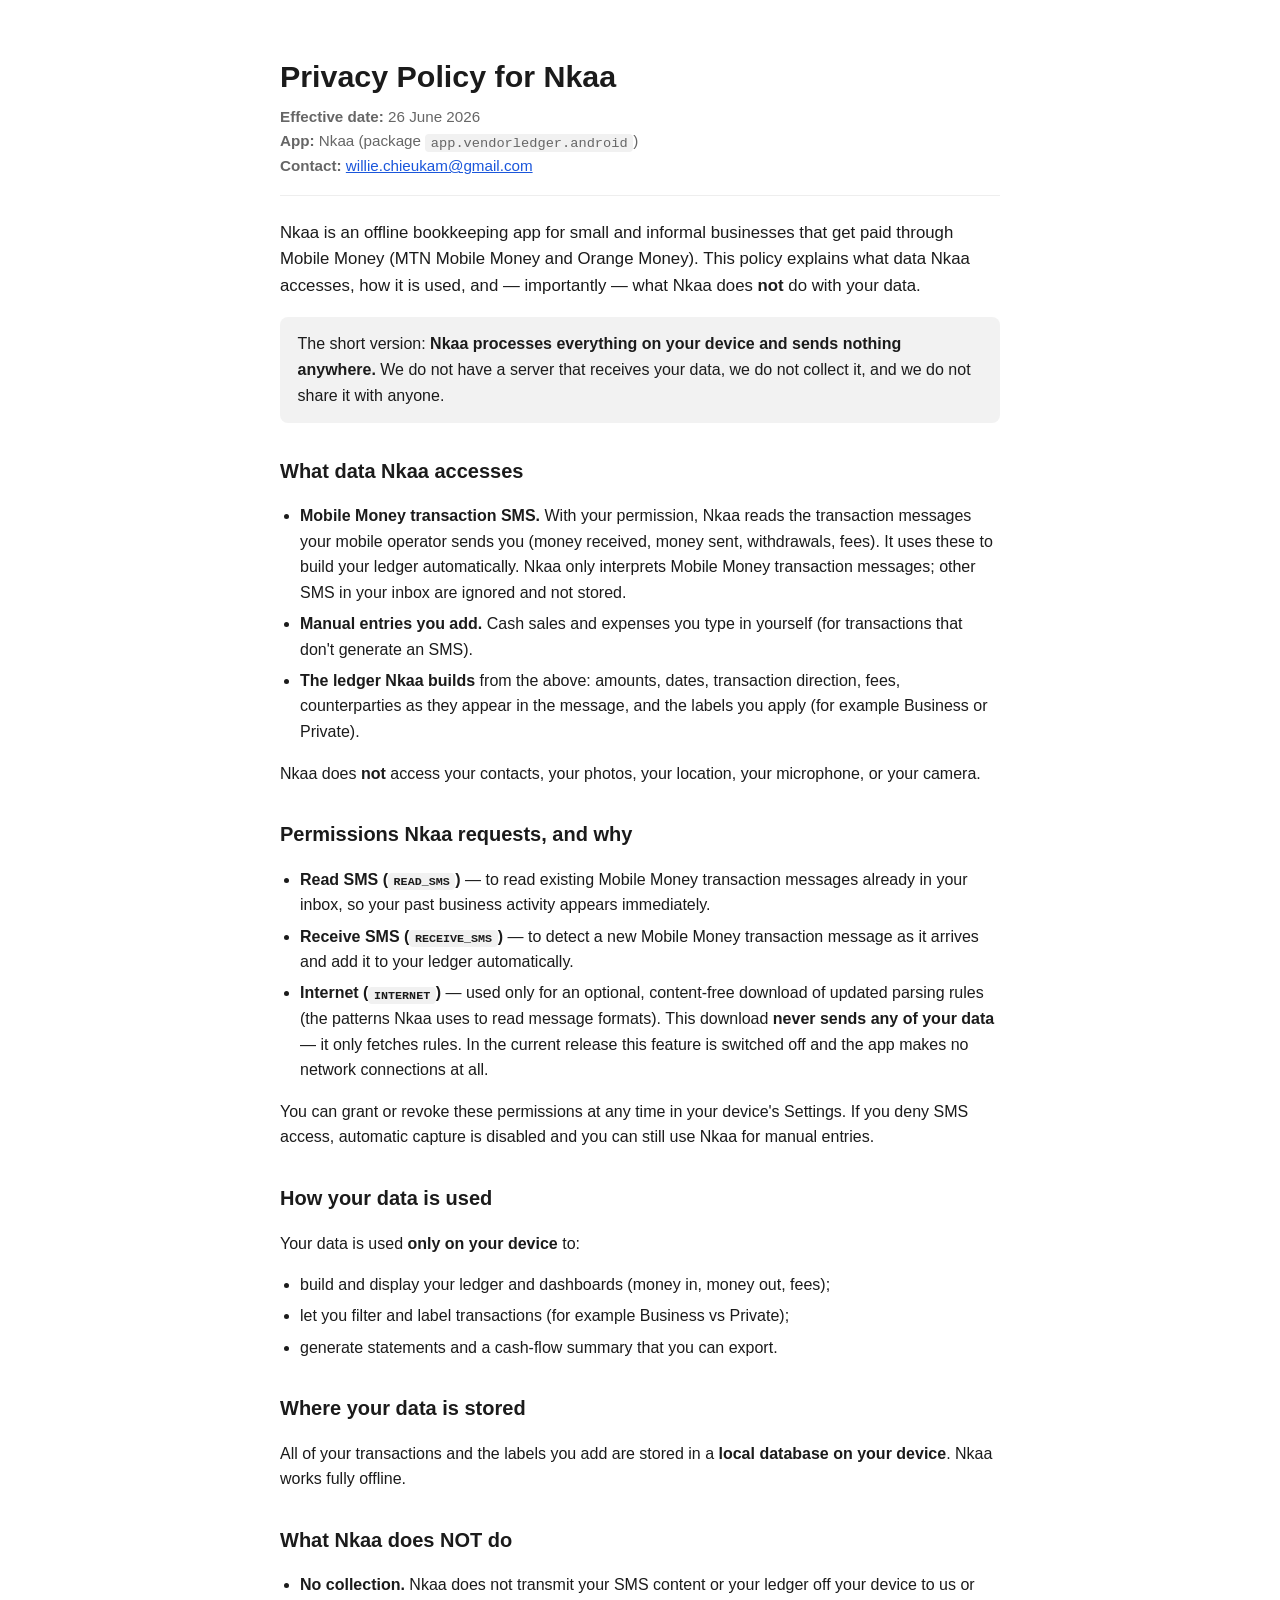
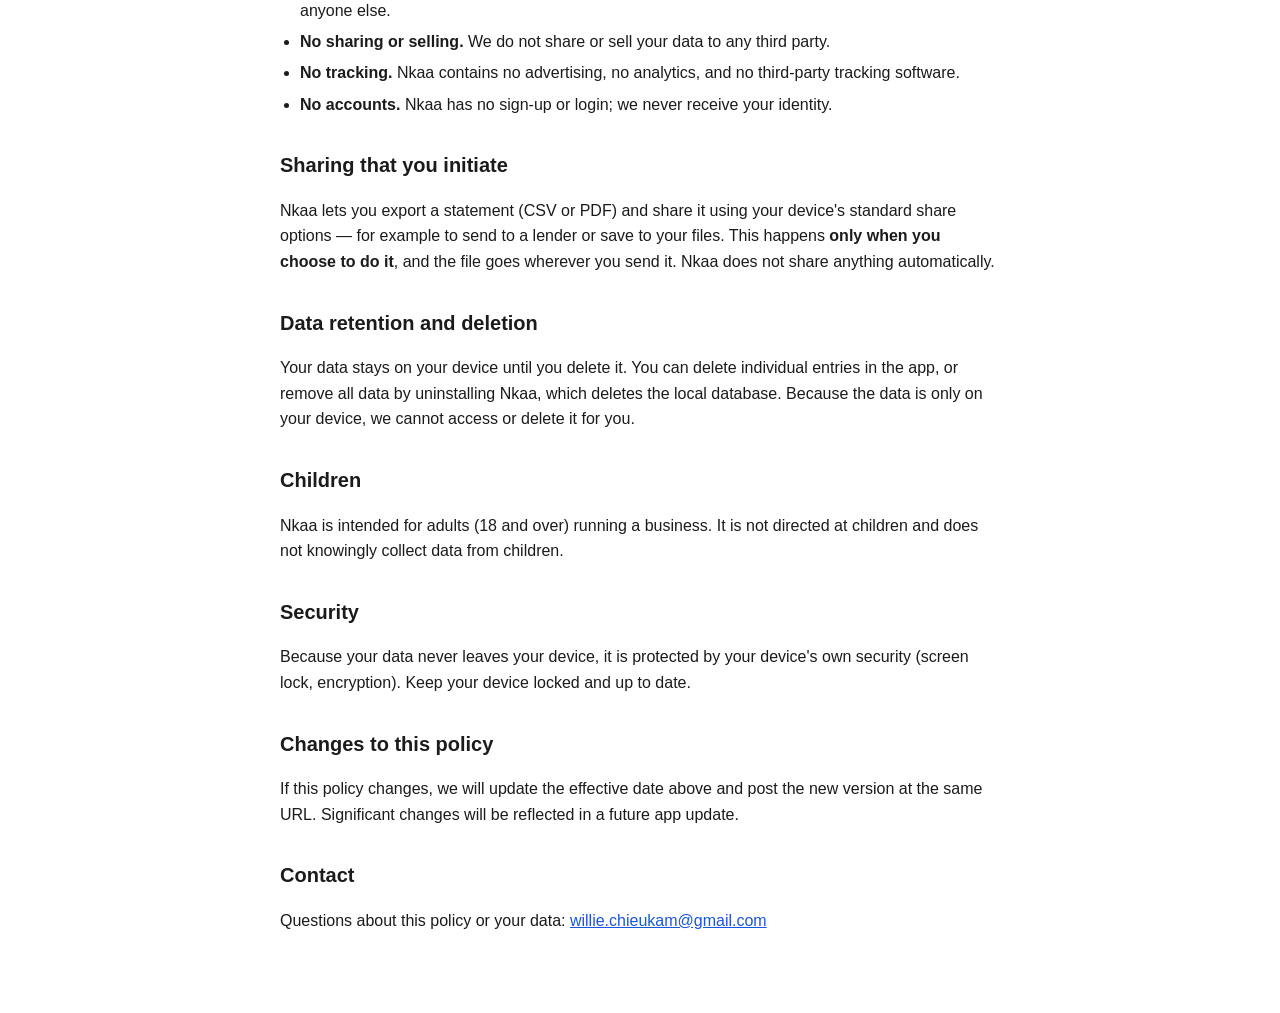
==== index.html @ ad6d9411 "Add Nkaa privacy policy page for Play Store" ====
<!DOCTYPE html>
<html lang="en">
<head>
<meta charset="utf-8">
<meta name="viewport" content="width=device-width, initial-scale=1">
<title>Privacy Policy — Nkaa</title>
<meta name="description" content="Privacy policy for Nkaa, an offline Mobile Money bookkeeping app. Nkaa processes everything on your device and sends nothing anywhere.">
<style>
  :root { color-scheme: light dark; }
  body {
    font-family: -apple-system, BlinkMacSystemFont, "Segoe UI", Roboto, Helvetica, Arial, sans-serif;
    line-height: 1.6;
    max-width: 720px;
    margin: 0 auto;
    padding: 2rem 1.25rem 4rem;
    color: #1b1b1b;
    background: #ffffff;
  }
  @media (prefers-color-scheme: dark) {
    body { color: #e6e6e6; background: #121212; }
    a { color: #8ab4f8; }
    .meta, hr { border-color: #333; }
    code { background: #2a2a2a; }
  }
  h1 { font-size: 1.9rem; margin-bottom: .25rem; }
  h2 { font-size: 1.25rem; margin-top: 2rem; }
  .meta { color: #666; font-size: .95rem; border-bottom: 1px solid #eee; padding-bottom: 1rem; margin-bottom: 1.5rem; }
  .lead { font-size: 1.05rem; }
  .callout { background: rgba(127,127,127,.1); border-radius: 8px; padding: .9rem 1.1rem; }
  code { background: #f1f1f1; padding: .1rem .35rem; border-radius: 4px; font-size: .9em; }
  ul { padding-left: 1.25rem; }
  li { margin: .35rem 0; }
  a { color: #1a56db; }
</style>
</head>
<body>

<h1>Privacy Policy for Nkaa</h1>
<div class="meta">
  <strong>Effective date:</strong> 26 June 2026<br>
  <strong>App:</strong> Nkaa (package <code>app.vendorledger.android</code>)<br>
  <strong>Contact:</strong> <a href="mailto:willie.chieukam@gmail.com">willie.chieukam@gmail.com</a>
</div>

<p class="lead">Nkaa is an offline bookkeeping app for small and informal businesses that get paid
through Mobile Money (MTN Mobile Money and Orange Money). This policy explains what data
Nkaa accesses, how it is used, and — importantly — what Nkaa does <strong>not</strong> do with your data.</p>

<p class="callout">The short version: <strong>Nkaa processes everything on your device and sends nothing
anywhere.</strong> We do not have a server that receives your data, we do not collect it, and we do
not share it with anyone.</p>

<h2>What data Nkaa accesses</h2>
<ul>
  <li><strong>Mobile Money transaction SMS.</strong> With your permission, Nkaa reads the transaction
    messages your mobile operator sends you (money received, money sent, withdrawals, fees). It uses
    these to build your ledger automatically. Nkaa only interprets Mobile Money transaction messages;
    other SMS in your inbox are ignored and not stored.</li>
  <li><strong>Manual entries you add.</strong> Cash sales and expenses you type in yourself (for
    transactions that don't generate an SMS).</li>
  <li><strong>The ledger Nkaa builds</strong> from the above: amounts, dates, transaction direction,
    fees, counterparties as they appear in the message, and the labels you apply (for example Business
    or Private).</li>
</ul>
<p>Nkaa does <strong>not</strong> access your contacts, your photos, your location, your microphone,
or your camera.</p>

<h2>Permissions Nkaa requests, and why</h2>
<ul>
  <li><strong>Read SMS (<code>READ_SMS</code>)</strong> — to read existing Mobile Money transaction
    messages already in your inbox, so your past business activity appears immediately.</li>
  <li><strong>Receive SMS (<code>RECEIVE_SMS</code>)</strong> — to detect a new Mobile Money
    transaction message as it arrives and add it to your ledger automatically.</li>
  <li><strong>Internet (<code>INTERNET</code>)</strong> — used only for an optional, content-free
    download of updated parsing rules (the patterns Nkaa uses to read message formats). This download
    <strong>never sends any of your data</strong> — it only fetches rules. In the current release this
    feature is switched off and the app makes no network connections at all.</li>
</ul>
<p>You can grant or revoke these permissions at any time in your device's Settings. If you deny SMS
access, automatic capture is disabled and you can still use Nkaa for manual entries.</p>

<h2>How your data is used</h2>
<p>Your data is used <strong>only on your device</strong> to:</p>
<ul>
  <li>build and display your ledger and dashboards (money in, money out, fees);</li>
  <li>let you filter and label transactions (for example Business vs Private);</li>
  <li>generate statements and a cash-flow summary that you can export.</li>
</ul>

<h2>Where your data is stored</h2>
<p>All of your transactions and the labels you add are stored in a <strong>local database on your
device</strong>. Nkaa works fully offline.</p>

<h2>What Nkaa does NOT do</h2>
<ul>
  <li><strong>No collection.</strong> Nkaa does not transmit your SMS content or your ledger off your
    device to us or anyone else.</li>
  <li><strong>No sharing or selling.</strong> We do not share or sell your data to any third party.</li>
  <li><strong>No tracking.</strong> Nkaa contains no advertising, no analytics, and no third-party
    tracking software.</li>
  <li><strong>No accounts.</strong> Nkaa has no sign-up or login; we never receive your identity.</li>
</ul>

<h2>Sharing that you initiate</h2>
<p>Nkaa lets you export a statement (CSV or PDF) and share it using your device's standard share
options — for example to send to a lender or save to your files. This happens <strong>only when you
choose to do it</strong>, and the file goes wherever you send it. Nkaa does not share anything
automatically.</p>

<h2>Data retention and deletion</h2>
<p>Your data stays on your device until you delete it. You can delete individual entries in the app,
or remove all data by uninstalling Nkaa, which deletes the local database. Because the data is only on
your device, we cannot access or delete it for you.</p>

<h2>Children</h2>
<p>Nkaa is intended for adults (18 and over) running a business. It is not directed at children and
does not knowingly collect data from children.</p>

<h2>Security</h2>
<p>Because your data never leaves your device, it is protected by your device's own security (screen
lock, encryption). Keep your device locked and up to date.</p>

<h2>Changes to this policy</h2>
<p>If this policy changes, we will update the effective date above and post the new version at the same
URL. Significant changes will be reflected in a future app update.</p>

<h2>Contact</h2>
<p>Questions about this policy or your data: <a href="mailto:willie.chieukam@gmail.com">willie.chieukam@gmail.com</a></p>

</body>
</html>
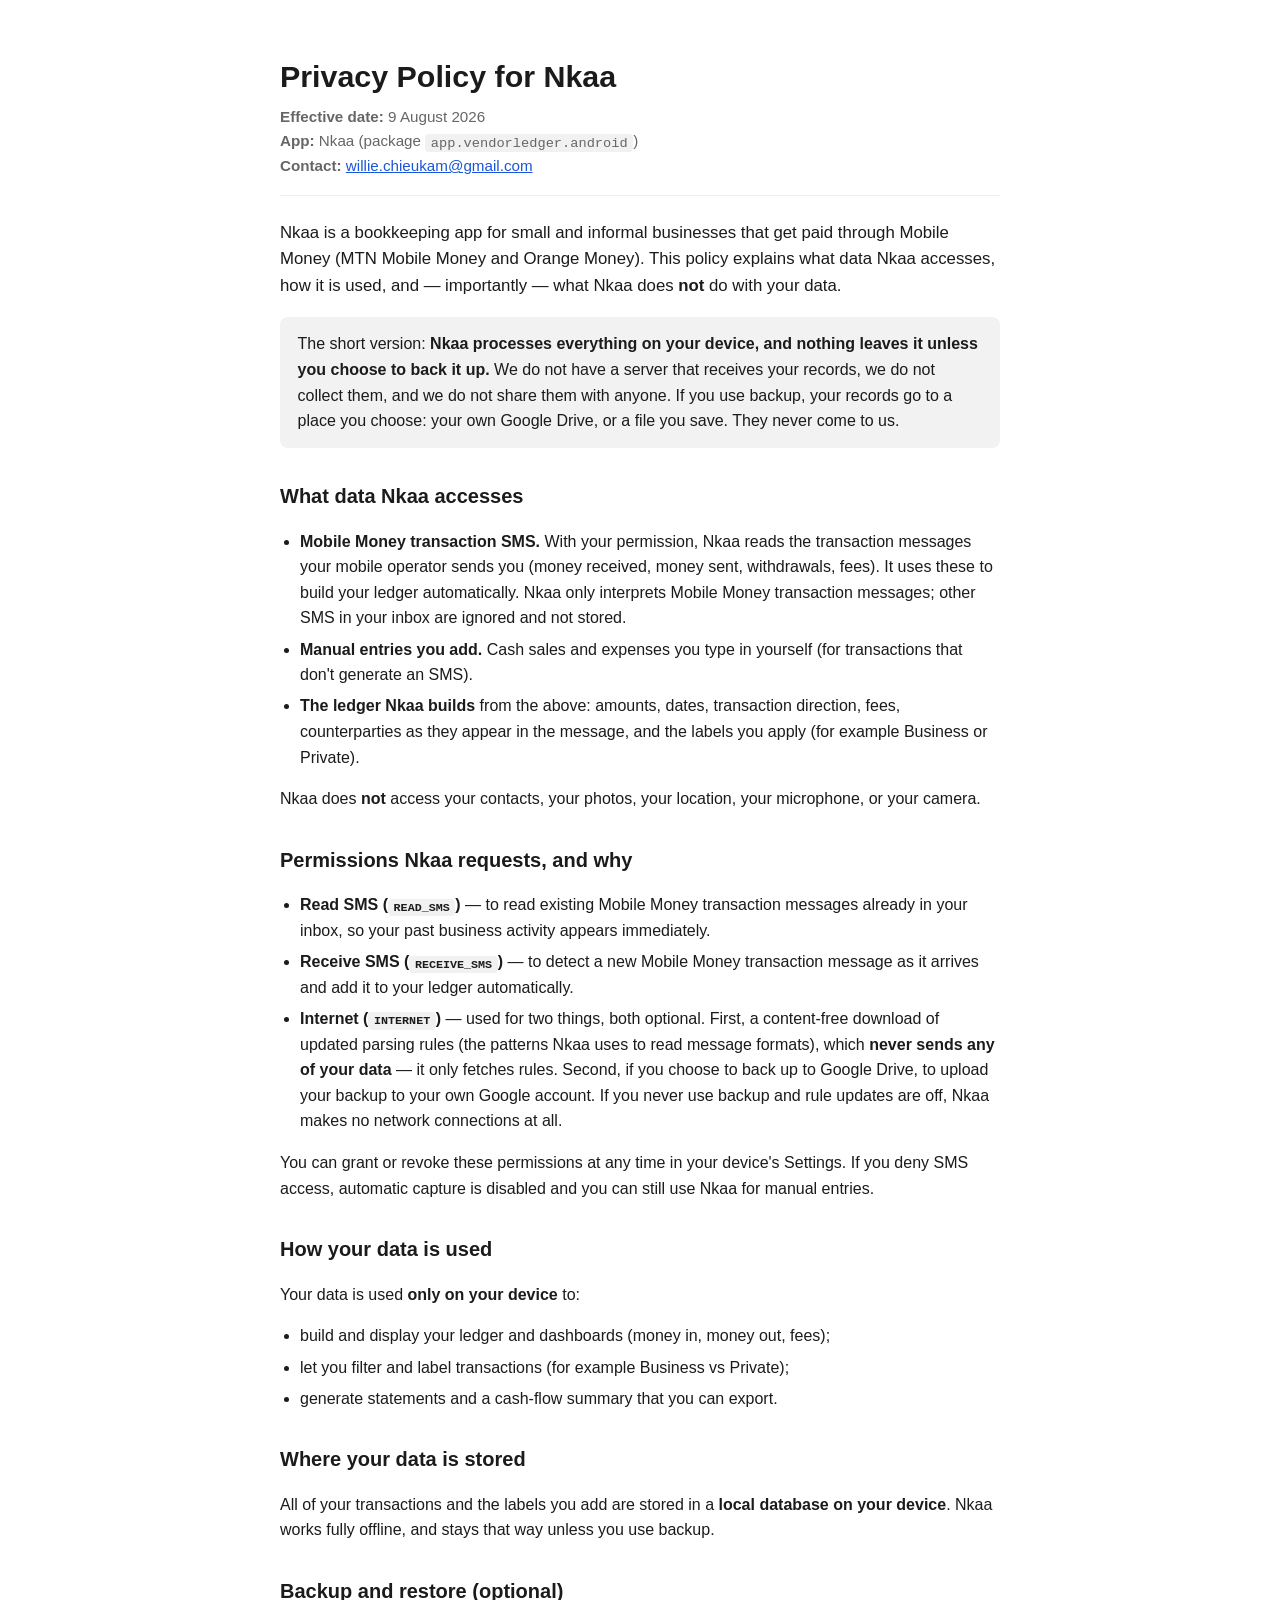
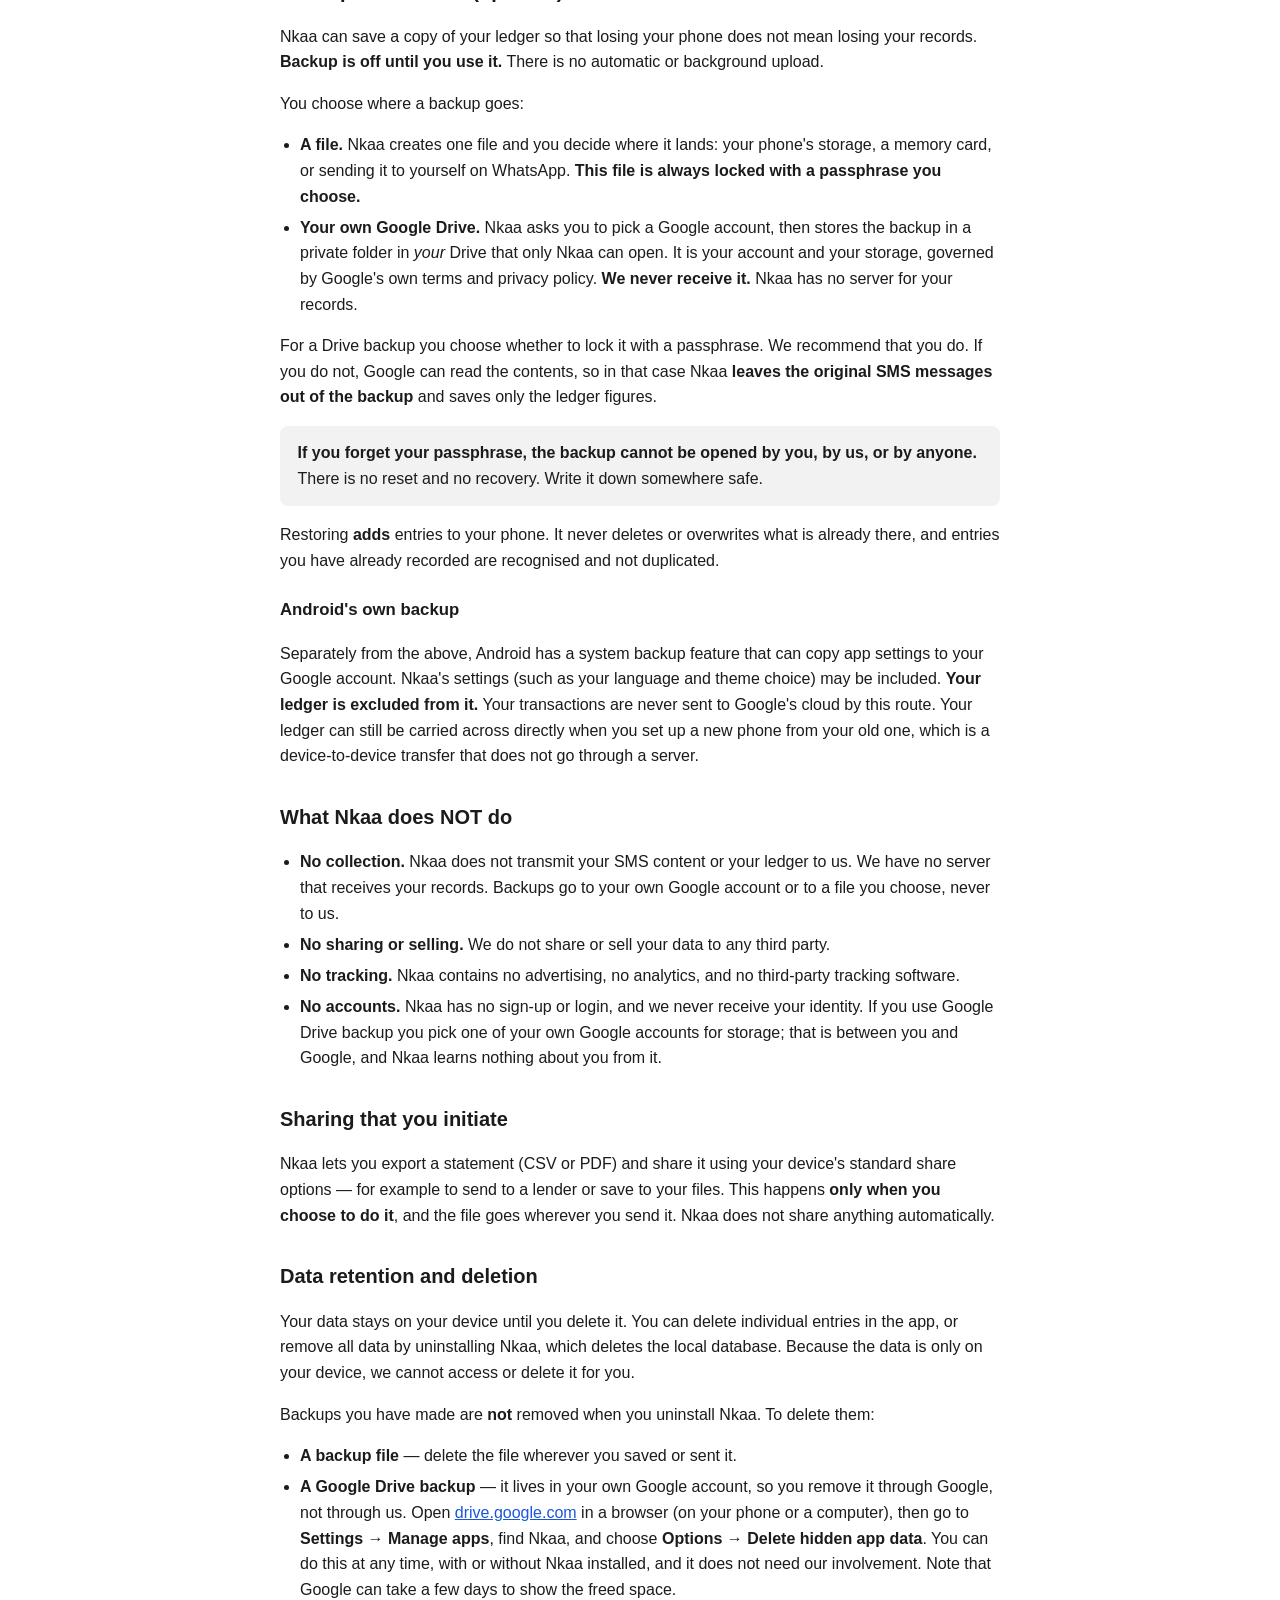
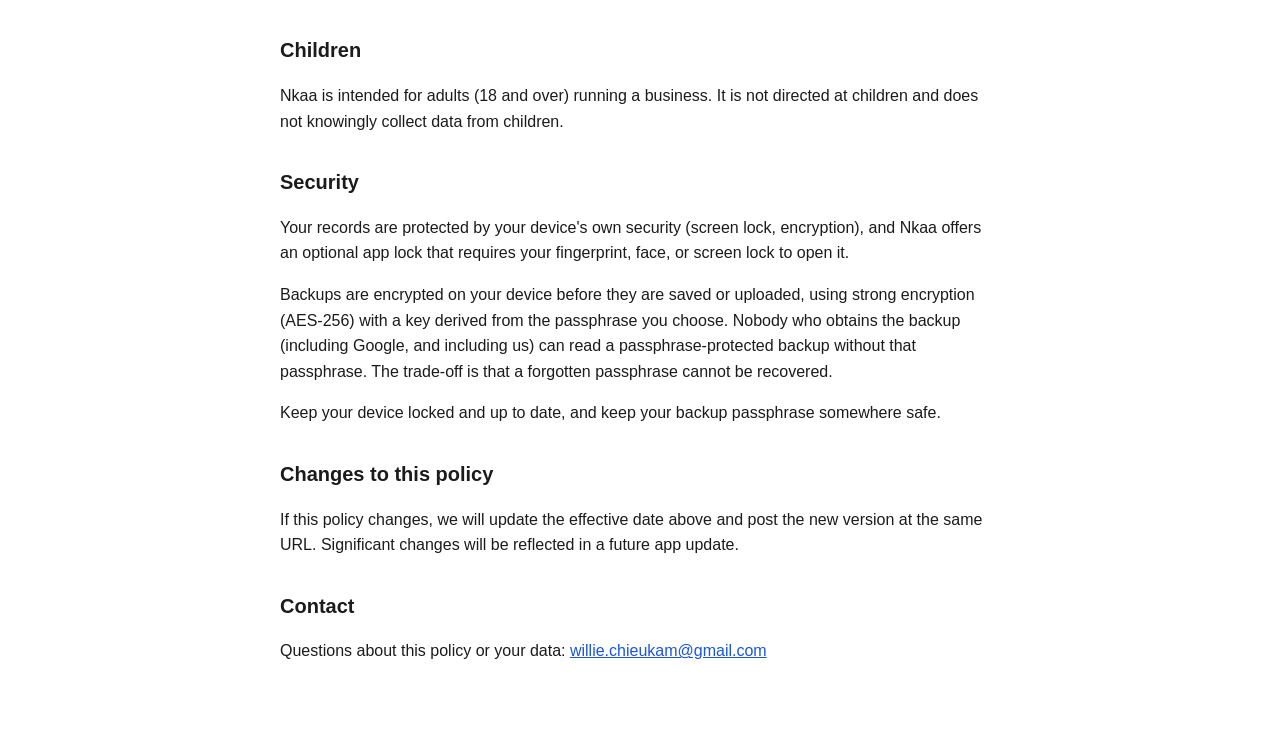
==== commit fabf2904: "Update policy for backup and restore Ports the revised wording from the app repo's docs/privacy-poli" ====
--- a/index.html
+++ b/index.html
@@ -4,7 +4,7 @@
 <meta charset="utf-8">
 <meta name="viewport" content="width=device-width, initial-scale=1">
 <title>Privacy Policy — Nkaa</title>
-<meta name="description" content="Privacy policy for Nkaa, an offline Mobile Money bookkeeping app. Nkaa processes everything on your device and sends nothing anywhere.">
+<meta name="description" content="Privacy policy for Nkaa, a Mobile Money bookkeeping app. Nkaa processes everything on your device, and nothing leaves it unless you choose to back it up.">
 <style>
   :root { color-scheme: light dark; }
   body {
@@ -24,6 +24,7 @@
   }
   h1 { font-size: 1.9rem; margin-bottom: .25rem; }
   h2 { font-size: 1.25rem; margin-top: 2rem; }
+  h3 { font-size: 1.05rem; margin-top: 1.5rem; }
   .meta { color: #666; font-size: .95rem; border-bottom: 1px solid #eee; padding-bottom: 1rem; margin-bottom: 1.5rem; }
   .lead { font-size: 1.05rem; }
   .callout { background: rgba(127,127,127,.1); border-radius: 8px; padding: .9rem 1.1rem; }
@@ -37,18 +38,19 @@
 
 <h1>Privacy Policy for Nkaa</h1>
 <div class="meta">
-  <strong>Effective date:</strong> 26 June 2026<br>
+  <strong>Effective date:</strong> 9 August 2026<br>
   <strong>App:</strong> Nkaa (package <code>app.vendorledger.android</code>)<br>
   <strong>Contact:</strong> <a href="mailto:willie.chieukam@gmail.com">willie.chieukam@gmail.com</a>
 </div>
 
-<p class="lead">Nkaa is an offline bookkeeping app for small and informal businesses that get paid
+<p class="lead">Nkaa is a bookkeeping app for small and informal businesses that get paid
 through Mobile Money (MTN Mobile Money and Orange Money). This policy explains what data
 Nkaa accesses, how it is used, and — importantly — what Nkaa does <strong>not</strong> do with your data.</p>
 
-<p class="callout">The short version: <strong>Nkaa processes everything on your device and sends nothing
-anywhere.</strong> We do not have a server that receives your data, we do not collect it, and we do
-not share it with anyone.</p>
+<p class="callout">The short version: <strong>Nkaa processes everything on your device, and nothing
+leaves it unless you choose to back it up.</strong> We do not have a server that receives your
+records, we do not collect them, and we do not share them with anyone. If you use backup, your
+records go to a place you choose: your own Google Drive, or a file you save. They never come to us.</p>
 
 <h2>What data Nkaa accesses</h2>
 <ul>
@@ -71,10 +73,11 @@
     messages already in your inbox, so your past business activity appears immediately.</li>
   <li><strong>Receive SMS (<code>RECEIVE_SMS</code>)</strong> — to detect a new Mobile Money
     transaction message as it arrives and add it to your ledger automatically.</li>
-  <li><strong>Internet (<code>INTERNET</code>)</strong> — used only for an optional, content-free
-    download of updated parsing rules (the patterns Nkaa uses to read message formats). This download
-    <strong>never sends any of your data</strong> — it only fetches rules. In the current release this
-    feature is switched off and the app makes no network connections at all.</li>
+  <li><strong>Internet (<code>INTERNET</code>)</strong> — used for two things, both optional. First, a
+    content-free download of updated parsing rules (the patterns Nkaa uses to read message formats),
+    which <strong>never sends any of your data</strong> — it only fetches rules. Second, if you choose
+    to back up to Google Drive, to upload your backup to your own Google account. If you never use
+    backup and rule updates are off, Nkaa makes no network connections at all.</li>
 </ul>
 <p>You can grant or revoke these permissions at any time in your device's Settings. If you deny SMS
 access, automatic capture is disabled and you can still use Nkaa for manual entries.</p>
@@ -89,16 +92,47 @@
 
 <h2>Where your data is stored</h2>
 <p>All of your transactions and the labels you add are stored in a <strong>local database on your
-device</strong>. Nkaa works fully offline.</p>
+device</strong>. Nkaa works fully offline, and stays that way unless you use backup.</p>
+
+<h2>Backup and restore (optional)</h2>
+<p>Nkaa can save a copy of your ledger so that losing your phone does not mean losing your records.
+<strong>Backup is off until you use it.</strong> There is no automatic or background upload.</p>
+<p>You choose where a backup goes:</p>
+<ul>
+  <li><strong>A file.</strong> Nkaa creates one file and you decide where it lands: your phone's
+    storage, a memory card, or sending it to yourself on WhatsApp. <strong>This file is always locked
+    with a passphrase you choose.</strong></li>
+  <li><strong>Your own Google Drive.</strong> Nkaa asks you to pick a Google account, then stores the
+    backup in a private folder in <em>your</em> Drive that only Nkaa can open. It is your account and
+    your storage, governed by Google's own terms and privacy policy. <strong>We never receive
+    it.</strong> Nkaa has no server for your records.</li>
+</ul>
+<p>For a Drive backup you choose whether to lock it with a passphrase. We recommend that you do. If you
+do not, Google can read the contents, so in that case Nkaa <strong>leaves the original SMS messages out
+of the backup</strong> and saves only the ledger figures.</p>
+<p class="callout"><strong>If you forget your passphrase, the backup cannot be opened by you, by us,
+or by anyone.</strong> There is no reset and no recovery. Write it down somewhere safe.</p>
+<p>Restoring <strong>adds</strong> entries to your phone. It never deletes or overwrites what is
+already there, and entries you have already recorded are recognised and not duplicated.</p>
+
+<h3>Android's own backup</h3>
+<p>Separately from the above, Android has a system backup feature that can copy app settings to your
+Google account. Nkaa's settings (such as your language and theme choice) may be included. <strong>Your
+ledger is excluded from it.</strong> Your transactions are never sent to Google's cloud by this route.
+Your ledger can still be carried across directly when you set up a new phone from your old one, which
+is a device-to-device transfer that does not go through a server.</p>
 
 <h2>What Nkaa does NOT do</h2>
 <ul>
-  <li><strong>No collection.</strong> Nkaa does not transmit your SMS content or your ledger off your
-    device to us or anyone else.</li>
+  <li><strong>No collection.</strong> Nkaa does not transmit your SMS content or your ledger to us. We
+    have no server that receives your records. Backups go to your own Google account or to a file you
+    choose, never to us.</li>
   <li><strong>No sharing or selling.</strong> We do not share or sell your data to any third party.</li>
   <li><strong>No tracking.</strong> Nkaa contains no advertising, no analytics, and no third-party
     tracking software.</li>
-  <li><strong>No accounts.</strong> Nkaa has no sign-up or login; we never receive your identity.</li>
+  <li><strong>No accounts.</strong> Nkaa has no sign-up or login, and we never receive your identity.
+    If you use Google Drive backup you pick one of your own Google accounts for storage; that is
+    between you and Google, and Nkaa learns nothing about you from it.</li>
 </ul>
 
 <h2>Sharing that you initiate</h2>
@@ -111,14 +145,29 @@
 <p>Your data stays on your device until you delete it. You can delete individual entries in the app,
 or remove all data by uninstalling Nkaa, which deletes the local database. Because the data is only on
 your device, we cannot access or delete it for you.</p>
+<p>Backups you have made are <strong>not</strong> removed when you uninstall Nkaa. To delete them:</p>
+<ul>
+  <li><strong>A backup file</strong> — delete the file wherever you saved or sent it.</li>
+  <li><strong>A Google Drive backup</strong> — it lives in your own Google account, so you remove it
+    through Google, not through us. Open <a href="https://drive.google.com">drive.google.com</a> in a
+    browser (on your phone or a computer), then go to <strong>Settings → Manage apps</strong>, find
+    Nkaa, and choose <strong>Options → Delete hidden app data</strong>. You can do this at any time,
+    with or without Nkaa installed, and it does not need our involvement. Note that Google can take a
+    few days to show the freed space.</li>
+</ul>
 
 <h2>Children</h2>
 <p>Nkaa is intended for adults (18 and over) running a business. It is not directed at children and
 does not knowingly collect data from children.</p>
 
 <h2>Security</h2>
-<p>Because your data never leaves your device, it is protected by your device's own security (screen
-lock, encryption). Keep your device locked and up to date.</p>
+<p>Your records are protected by your device's own security (screen lock, encryption), and Nkaa offers
+an optional app lock that requires your fingerprint, face, or screen lock to open it.</p>
+<p>Backups are encrypted on your device before they are saved or uploaded, using strong encryption
+(AES-256) with a key derived from the passphrase you choose. Nobody who obtains the backup (including
+Google, and including us) can read a passphrase-protected backup without that passphrase. The
+trade-off is that a forgotten passphrase cannot be recovered.</p>
+<p>Keep your device locked and up to date, and keep your backup passphrase somewhere safe.</p>
 
 <h2>Changes to this policy</h2>
 <p>If this policy changes, we will update the effective date above and post the new version at the same
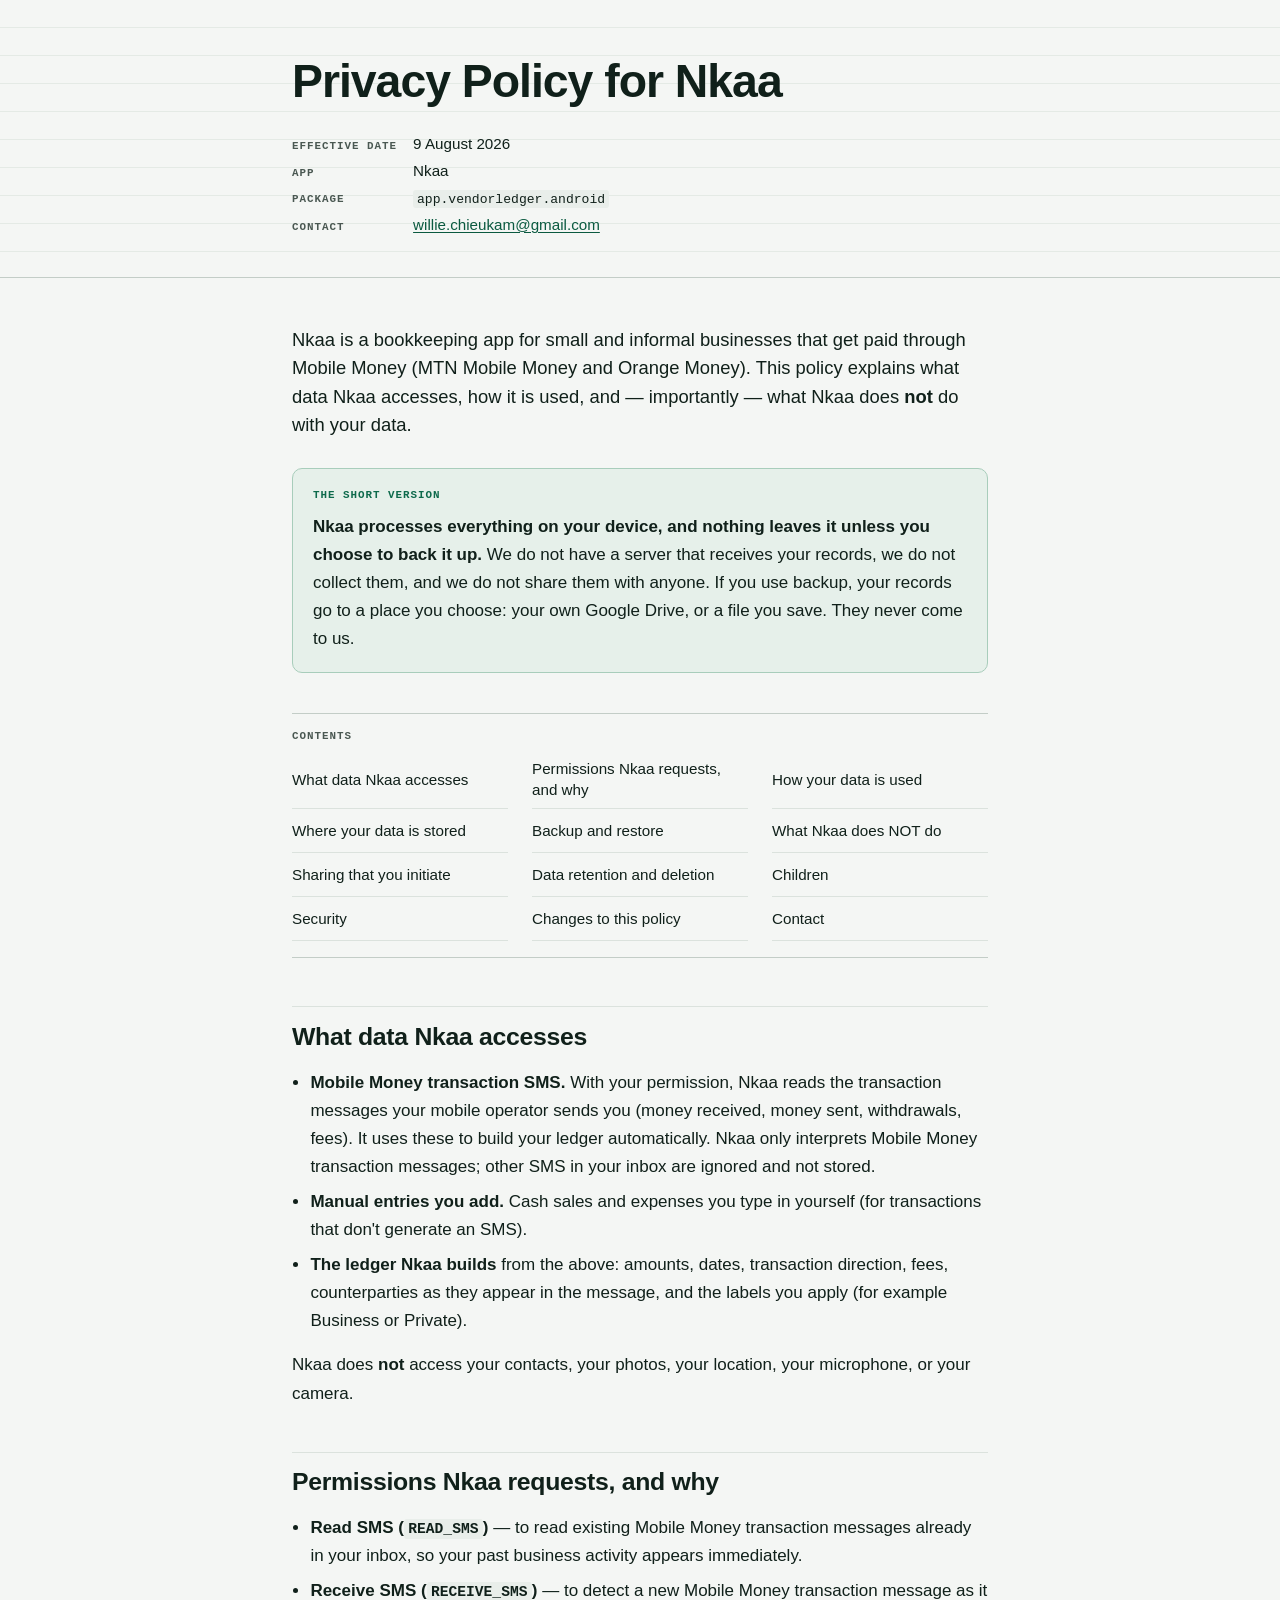
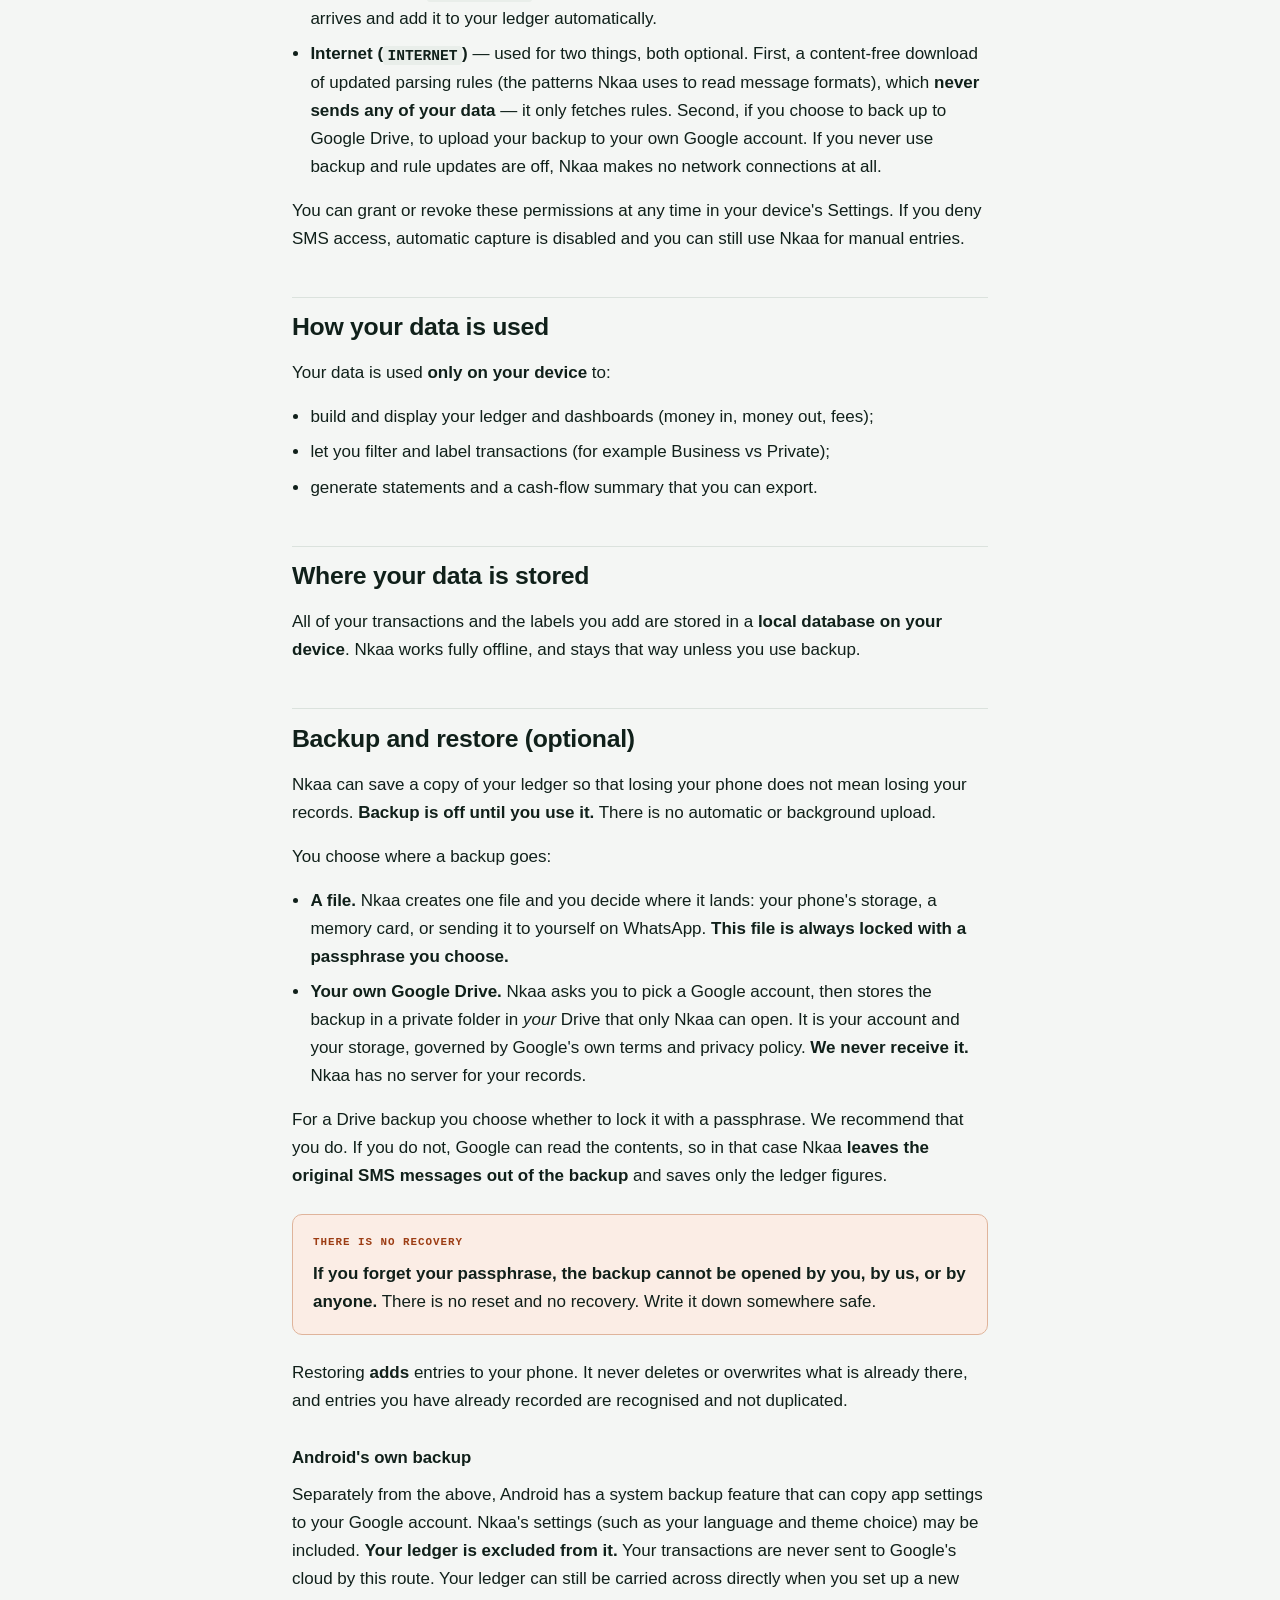
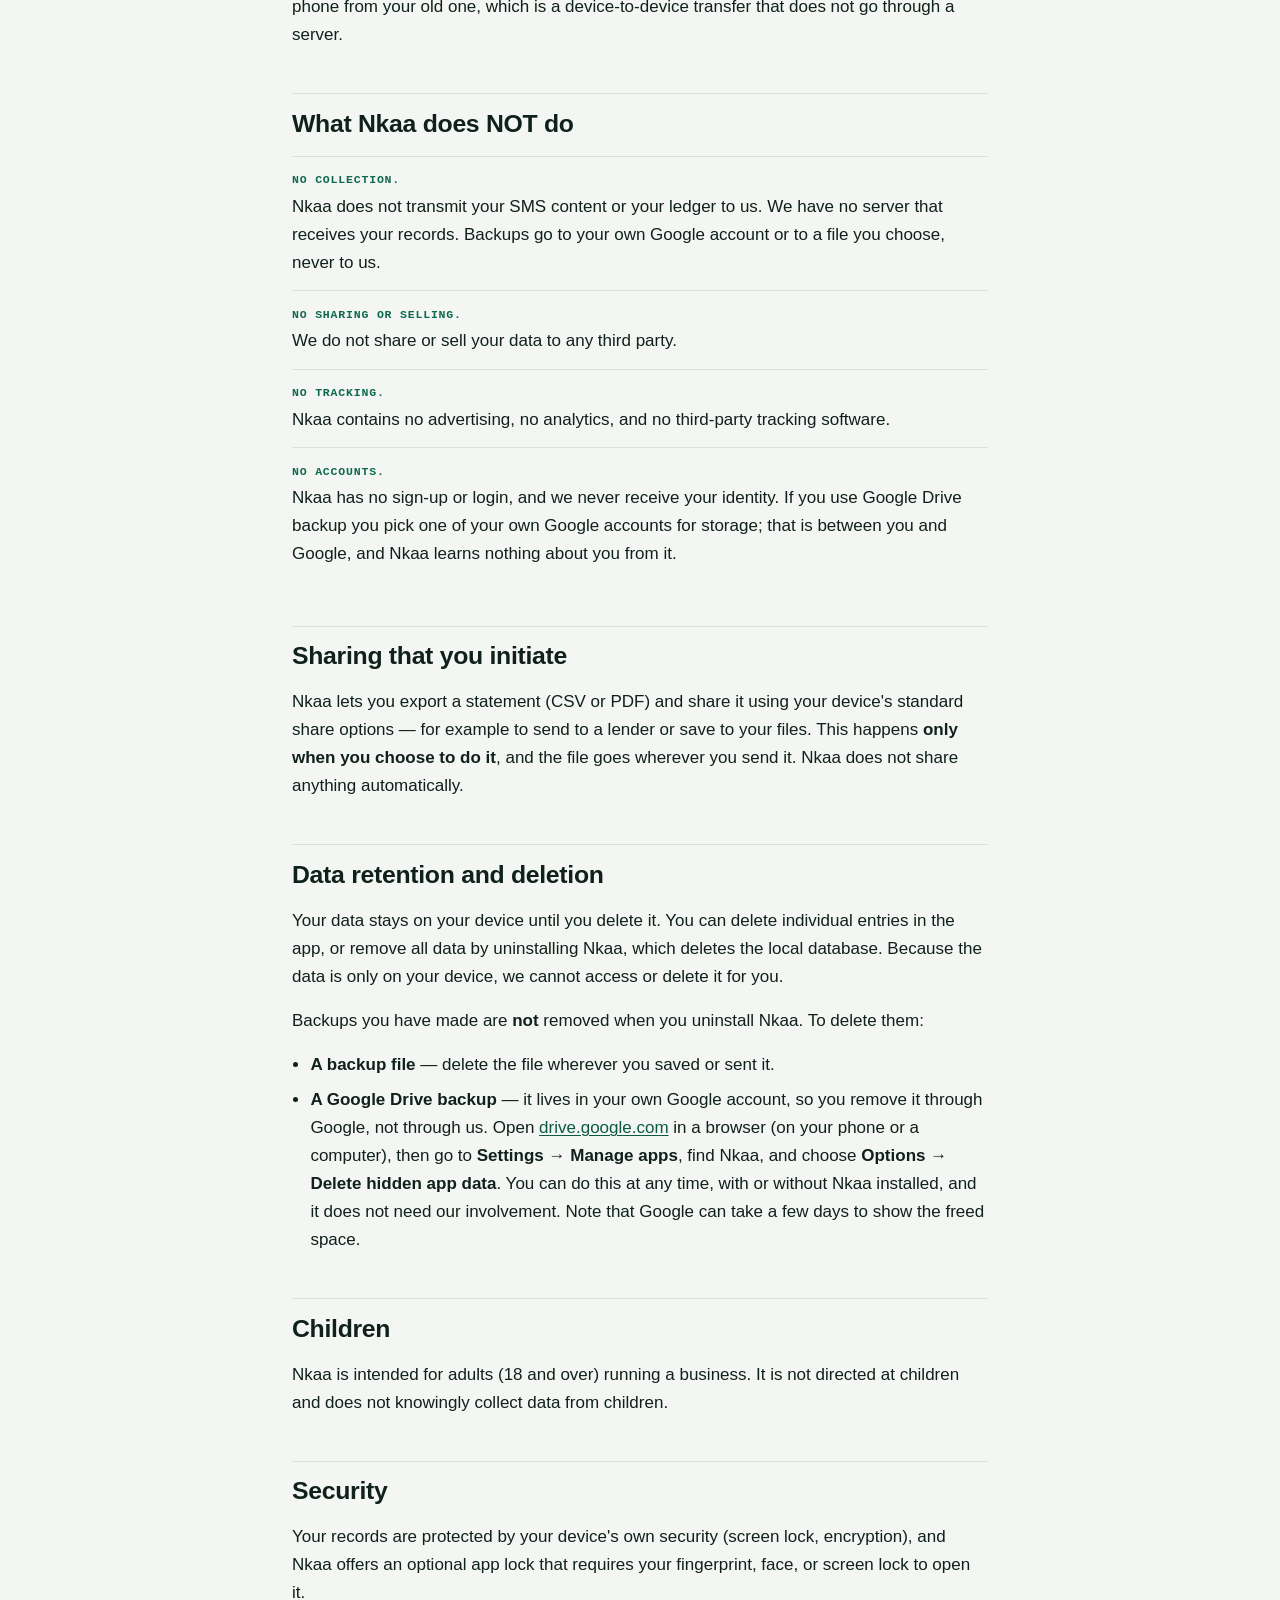
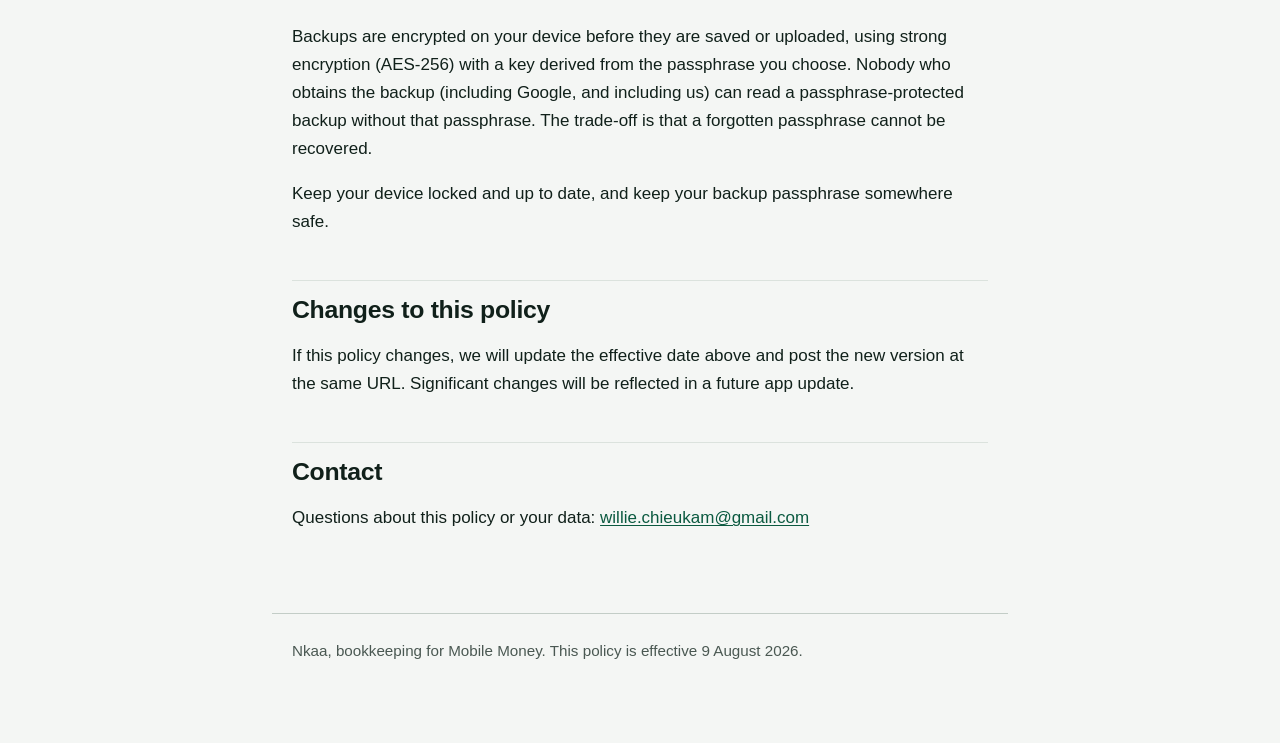
==== commit dc7c4655: "Redesign privacy policy page and fix dark mode The dark-mode media query sat above the .meta, code, " ====
--- a/index.html
+++ b/index.html
@@ -5,176 +5,560 @@
 <meta name="viewport" content="width=device-width, initial-scale=1">
 <title>Privacy Policy — Nkaa</title>
 <meta name="description" content="Privacy policy for Nkaa, a Mobile Money bookkeeping app. Nkaa processes everything on your device, and nothing leaves it unless you choose to back it up.">
+<link rel="canonical" href="https://williechieukam.github.io/nkaa-privacy/">
+<meta name="theme-color" content="#F4F6F4" media="(prefers-color-scheme: light)">
+<meta name="theme-color" content="#0F1512" media="(prefers-color-scheme: dark)">
+<link rel="icon" href="data:image/svg+xml,<svg xmlns='http://www.w3.org/2000/svg' viewBox='0 0 32 32'><rect width='32' height='32' rx='7' fill='%230E6A4C'/><text x='16' y='23' font-family='system-ui,sans-serif' font-size='19' font-weight='700' text-anchor='middle' fill='%23ffffff'>N</text></svg>">
 <style>
-  :root { color-scheme: light dark; }
-  body {
-    font-family: -apple-system, BlinkMacSystemFont, "Segoe UI", Roboto, Helvetica, Arial, sans-serif;
-    line-height: 1.6;
-    max-width: 720px;
-    margin: 0 auto;
-    padding: 2rem 1.25rem 4rem;
-    color: #1b1b1b;
-    background: #ffffff;
+/* ---------- tokens ---------- */
+:root {
+  color-scheme: light dark;
+
+  --paper:        #F4F6F4;
+  --surface:      #FFFFFF;
+  --ink:          #10201A;
+  --ink-2:        #4A5852;
+  --rule:         #DBE2DD;
+  --rule-strong:  #C3CDC7;
+  --rule-faint:   #E4EAE5;
+  --accent:        #0E6A4C;
+  --accent-link:   #0B5A40;
+  --accent-wash:   #E6F0EA;
+  --accent-border: #A8CDBB;
+  --warn:          #9C3D14;
+  --warn-wash:     #FBEDE5;
+  --warn-border:   #DFB49B;
+  --chip-bg:       #E9EEEA;
+
+  --sans: ui-sans-serif, -apple-system, BlinkMacSystemFont, "Segoe UI", Roboto, Helvetica, Arial, sans-serif;
+  --mono: ui-monospace, SFMono-Regular, "SF Mono", Menlo, Consolas, "Liberation Mono", monospace;
+
+  --rhythm: 1.75rem;
+  --measure: 46rem;
+}
+
+/* ---------- base ---------- */
+*, *::before, *::after { box-sizing: border-box; }
+
+html { -webkit-text-size-adjust: 100%; }
+
+body {
+  margin: 0;
+  font-family: var(--sans);
+  font-size: 1.0625rem;
+  line-height: 1.65;
+  color: var(--ink);
+  background: var(--paper);
+  -webkit-font-smoothing: antialiased;
+}
+
+.wrap {
+  max-width: var(--measure);
+  margin-inline: auto;
+  padding-inline: 1.25rem;
+}
+
+p { margin: 0 0 1rem; }
+strong { font-weight: 650; }
+
+a {
+  color: var(--accent-link);
+  text-decoration-thickness: 1px;
+  text-underline-offset: 2px;
+}
+a:hover { text-decoration-thickness: 2px; }
+
+:focus-visible {
+  outline: 2px solid var(--accent);
+  outline-offset: 3px;
+  border-radius: 2px;
+}
+
+code {
+  font-family: var(--mono);
+  font-size: .86em;
+  background: var(--chip-bg);
+  color: var(--ink);
+  padding: .12em .3em;
+  border-radius: 3px;
+  overflow-wrap: break-word;
+}
+
+/* ---------- skip link ---------- */
+.skip {
+  position: absolute;
+  left: -9999px;
+  top: 0;
+}
+.skip:focus-visible {
+  left: 0.75rem;
+  top: 0.75rem;
+  z-index: 5;
+  background: var(--surface);
+  color: var(--ink);
+  padding: .6rem .9rem;
+  border: 1px solid var(--rule-strong);
+  border-radius: 6px;
+  font-size: .95rem;
+}
+
+/* ---------- masthead: the one signature ---------- */
+.masthead {
+  position: relative;
+  border-bottom: 1px solid var(--rule-strong);
+  padding-block: clamp(2.25rem, 1.5rem + 3vw, 3.5rem) clamp(1.75rem, 1.25rem + 2vw, 2.5rem);
+  overflow: hidden;
+}
+/* ruled paper — the cahier these businesses keep books in */
+.masthead::before {
+  content: "";
+  position: absolute;
+  inset: 0;
+  background: repeating-linear-gradient(
+    to bottom,
+    transparent 0,
+    transparent calc(var(--rhythm) - 1px),
+    var(--rule-faint) calc(var(--rhythm) - 1px),
+    var(--rule-faint) var(--rhythm)
+  );
+  pointer-events: none;
+}
+.masthead > .wrap { position: relative; }
+
+h1 {
+  margin: 0 0 1.5rem;
+  font-size: clamp(2rem, 1.45rem + 2.4vw, 2.9rem);
+  line-height: 1.1;
+  font-weight: 700;
+  letter-spacing: -0.022em;
+}
+
+/* meta block, set like the header of a statement */
+.meta {
+  margin: 0;
+  display: grid;
+  grid-template-columns: minmax(6.5rem, max-content) 1fr;
+  gap: .1rem 1rem;
+  font-size: .95rem;
+  align-items: baseline;
+}
+.meta dt {
+  font-family: var(--mono);
+  font-size: .68rem;
+  font-weight: 600;
+  letter-spacing: .09em;
+  text-transform: uppercase;
+  color: var(--ink-2);
+  padding-top: .32em;
+}
+.meta dd {
+  margin: 0;
+  font-variant-numeric: tabular-nums;
+  overflow-wrap: anywhere;
+}
+
+/* narrow phones: stack the stub so long values get the full column */
+@media (max-width: 26rem) {
+  .meta { grid-template-columns: 1fr; gap: 0; }
+  .meta dt { padding-top: .85em; }
+  .meta dt:first-of-type { padding-top: 0; }
+}
+
+/* ---------- main flow ---------- */
+main { padding-block: clamp(2rem, 1.5rem + 2vw, 3rem) 1rem; }
+
+.lead {
+  font-size: 1.15rem;
+  line-height: 1.55;
+  margin-bottom: 1.75rem;
+}
+
+/* the thesis: reassurance, stated once, up front */
+.summary {
+  background: var(--accent-wash);
+  border: 1px solid var(--accent-border);
+  border-radius: 10px;
+  padding: 1.15rem 1.25rem;
+  margin: 0 0 2.5rem;
+}
+.summary p { margin: 0; }
+.summary .tag {
+  display: block;
+  font-family: var(--mono);
+  font-size: .68rem;
+  font-weight: 600;
+  letter-spacing: .09em;
+  text-transform: uppercase;
+  color: var(--accent);
+  margin-bottom: .5rem;
+}
+
+/* the one paragraph with real consequences behind it */
+.warning {
+  background: var(--warn-wash);
+  border: 1px solid var(--warn-border);
+  border-radius: 10px;
+  padding: 1.15rem 1.25rem;
+  margin: 1.5rem 0;
+}
+.warning p { margin: 0; }
+.warning .tag {
+  display: block;
+  font-family: var(--mono);
+  font-size: .68rem;
+  font-weight: 600;
+  letter-spacing: .09em;
+  text-transform: uppercase;
+  color: var(--warn);
+  margin-bottom: .5rem;
+}
+
+/* ---------- contents ---------- */
+.toc {
+  margin: 0 0 3rem;
+  border-top: 1px solid var(--rule-strong);
+  border-bottom: 1px solid var(--rule-strong);
+  padding-block: 1rem;
+}
+.toc h2 {
+  margin: 0 0 .5rem;
+  font-family: var(--mono);
+  font-size: .68rem;
+  font-weight: 600;
+  letter-spacing: .09em;
+  text-transform: uppercase;
+  color: var(--ink-2);
+  border: 0;
+  padding: 0;
+}
+.toc ul {
+  list-style: none;
+  margin: 0;
+  padding: 0;
+  display: grid;
+  grid-template-columns: repeat(auto-fit, minmax(13rem, 1fr));
+  gap: 0 1.5rem;
+}
+.toc li { margin: 0; display: flex; }
+.toc a {
+  display: flex;
+  align-items: center;
+  width: 100%;
+  padding: .5rem 0;
+  min-height: 2.75rem;
+  color: var(--ink);
+  text-decoration: none;
+  border-bottom: 1px solid var(--rule);
+  font-size: .95rem;
+  line-height: 1.35;
+}
+.toc a:hover { color: var(--accent-link); }
+
+/* ---------- sections ---------- */
+section + section { margin-top: 2.75rem; }
+
+h2 {
+  margin: 0 0 1rem;
+  padding-top: .9rem;
+  border-top: 1px solid var(--rule);
+  font-size: clamp(1.3rem, 1.15rem + .55vw, 1.55rem);
+  line-height: 1.25;
+  font-weight: 650;
+  letter-spacing: -0.012em;
+  scroll-margin-top: 1.25rem;
+}
+h3 {
+  margin: 2rem 0 .75rem;
+  font-size: 1.05rem;
+  font-weight: 650;
+  line-height: 1.3;
+  scroll-margin-top: 1.25rem;
+}
+
+:target > h2,
+:target > h3 { box-shadow: -.75rem 0 0 -.6875rem var(--accent); }
+
+ul { margin: 0 0 1rem; padding-left: 1.15rem; }
+li { margin: .45rem 0; }
+
+/* the copy already leads each of these with its own negation — surface it */
+.negations { list-style: none; padding-left: 0; }
+.negations li {
+  margin: 0;
+  padding: .85rem 0;
+  border-bottom: 1px solid var(--rule);
+}
+.negations li:first-child { border-top: 1px solid var(--rule); }
+.negations li:last-child { border-bottom: 0; }
+.negations li > strong:first-child {
+  display: block;
+  font-family: var(--mono);
+  font-size: .72rem;
+  font-weight: 600;
+  letter-spacing: .07em;
+  text-transform: uppercase;
+  color: var(--accent);
+  margin-bottom: .2rem;
+}
+
+/* ---------- footer ---------- */
+footer {
+  margin-top: 3rem;
+  border-top: 1px solid var(--rule-strong);
+  padding-block: 1.5rem 4rem;
+  font-size: .95rem;
+  color: var(--ink-2);
+}
+
+/* ---------- motion ---------- */
+@media (prefers-reduced-motion: no-preference) {
+  html { scroll-behavior: smooth; }
+}
+
+/* ---------- print ---------- */
+@media print {
+  body { background: #fff; color: #000; font-size: 11pt; }
+  .skip, .toc { display: none; }
+  .masthead { border-bottom: 1pt solid #000; }
+  .masthead::before { display: none; }
+  .summary, .warning { border: 1pt solid #666; background: none; }
+  h2, h3 { break-after: avoid; }
+  li, p { break-inside: avoid; }
+  a { color: #000; }
+  main a[href^="http"]::after { content: " (" attr(href) ")"; font-size: .85em; }
+}
+
+/* ---------- dark ---------- */
+/* Tokens only, and last in the sheet, so no component rule can outrank it. */
+@media (prefers-color-scheme: dark) {
+  :root {
+    --paper:        #0F1512;
+    --surface:      #161D19;
+    --ink:          #E4EAE6;
+    --ink-2:        #A0ACA6;
+    --rule:         #26302B;
+    --rule-strong:  #34403A;
+    --rule-faint:   #1B2320;
+    --accent:        #4FCF9C;
+    --accent-link:   #63D9AA;
+    --accent-wash:   #12241D;
+    --accent-border: #2C5B47;
+    --warn:          #F0A17A;
+    --warn-wash:     #2A1710;
+    --warn-border:   #5C3423;
+    --chip-bg:       #1E2A24;
   }
-  @media (prefers-color-scheme: dark) {
-    body { color: #e6e6e6; background: #121212; }
-    a { color: #8ab4f8; }
-    .meta, hr { border-color: #333; }
-    code { background: #2a2a2a; }
-  }
-  h1 { font-size: 1.9rem; margin-bottom: .25rem; }
-  h2 { font-size: 1.25rem; margin-top: 2rem; }
-  h3 { font-size: 1.05rem; margin-top: 1.5rem; }
-  .meta { color: #666; font-size: .95rem; border-bottom: 1px solid #eee; padding-bottom: 1rem; margin-bottom: 1.5rem; }
-  .lead { font-size: 1.05rem; }
-  .callout { background: rgba(127,127,127,.1); border-radius: 8px; padding: .9rem 1.1rem; }
-  code { background: #f1f1f1; padding: .1rem .35rem; border-radius: 4px; font-size: .9em; }
-  ul { padding-left: 1.25rem; }
-  li { margin: .35rem 0; }
-  a { color: #1a56db; }
+}
 </style>
 </head>
 <body>
 
-<h1>Privacy Policy for Nkaa</h1>
-<div class="meta">
-  <strong>Effective date:</strong> 9 August 2026<br>
-  <strong>App:</strong> Nkaa (package <code>app.vendorledger.android</code>)<br>
-  <strong>Contact:</strong> <a href="mailto:willie.chieukam@gmail.com">willie.chieukam@gmail.com</a>
-</div>
+<a class="skip" href="#contents">Skip to contents</a>
+
+<header class="masthead">
+  <div class="wrap">
+    <h1>Privacy Policy for Nkaa</h1>
+    <dl class="meta">
+      <dt>Effective date</dt>
+      <dd>9 August 2026</dd>
+      <dt>App</dt>
+      <dd>Nkaa</dd>
+      <dt>Package</dt>
+      <dd><code>app.vendorledger.android</code></dd>
+      <dt>Contact</dt>
+      <dd><a href="mailto:willie.chieukam@gmail.com">willie.chieukam@gmail.com</a></dd>
+    </dl>
+  </div>
+</header>
+
+<main class="wrap">
 
 <p class="lead">Nkaa is a bookkeeping app for small and informal businesses that get paid
 through Mobile Money (MTN Mobile Money and Orange Money). This policy explains what data
 Nkaa accesses, how it is used, and — importantly — what Nkaa does <strong>not</strong> do with your data.</p>
 
-<p class="callout">The short version: <strong>Nkaa processes everything on your device, and nothing
-leaves it unless you choose to back it up.</strong> We do not have a server that receives your
-records, we do not collect them, and we do not share them with anyone. If you use backup, your
-records go to a place you choose: your own Google Drive, or a file you save. They never come to us.</p>
-
-<h2>What data Nkaa accesses</h2>
-<ul>
-  <li><strong>Mobile Money transaction SMS.</strong> With your permission, Nkaa reads the transaction
-    messages your mobile operator sends you (money received, money sent, withdrawals, fees). It uses
-    these to build your ledger automatically. Nkaa only interprets Mobile Money transaction messages;
-    other SMS in your inbox are ignored and not stored.</li>
-  <li><strong>Manual entries you add.</strong> Cash sales and expenses you type in yourself (for
-    transactions that don't generate an SMS).</li>
-  <li><strong>The ledger Nkaa builds</strong> from the above: amounts, dates, transaction direction,
-    fees, counterparties as they appear in the message, and the labels you apply (for example Business
-    or Private).</li>
-</ul>
-<p>Nkaa does <strong>not</strong> access your contacts, your photos, your location, your microphone,
-or your camera.</p>
-
-<h2>Permissions Nkaa requests, and why</h2>
-<ul>
-  <li><strong>Read SMS (<code>READ_SMS</code>)</strong> — to read existing Mobile Money transaction
-    messages already in your inbox, so your past business activity appears immediately.</li>
-  <li><strong>Receive SMS (<code>RECEIVE_SMS</code>)</strong> — to detect a new Mobile Money
-    transaction message as it arrives and add it to your ledger automatically.</li>
-  <li><strong>Internet (<code>INTERNET</code>)</strong> — used for two things, both optional. First, a
-    content-free download of updated parsing rules (the patterns Nkaa uses to read message formats),
-    which <strong>never sends any of your data</strong> — it only fetches rules. Second, if you choose
-    to back up to Google Drive, to upload your backup to your own Google account. If you never use
-    backup and rule updates are off, Nkaa makes no network connections at all.</li>
-</ul>
-<p>You can grant or revoke these permissions at any time in your device's Settings. If you deny SMS
-access, automatic capture is disabled and you can still use Nkaa for manual entries.</p>
-
-<h2>How your data is used</h2>
-<p>Your data is used <strong>only on your device</strong> to:</p>
-<ul>
-  <li>build and display your ledger and dashboards (money in, money out, fees);</li>
-  <li>let you filter and label transactions (for example Business vs Private);</li>
-  <li>generate statements and a cash-flow summary that you can export.</li>
-</ul>
-
-<h2>Where your data is stored</h2>
-<p>All of your transactions and the labels you add are stored in a <strong>local database on your
-device</strong>. Nkaa works fully offline, and stays that way unless you use backup.</p>
-
-<h2>Backup and restore (optional)</h2>
-<p>Nkaa can save a copy of your ledger so that losing your phone does not mean losing your records.
-<strong>Backup is off until you use it.</strong> There is no automatic or background upload.</p>
-<p>You choose where a backup goes:</p>
-<ul>
-  <li><strong>A file.</strong> Nkaa creates one file and you decide where it lands: your phone's
-    storage, a memory card, or sending it to yourself on WhatsApp. <strong>This file is always locked
-    with a passphrase you choose.</strong></li>
-  <li><strong>Your own Google Drive.</strong> Nkaa asks you to pick a Google account, then stores the
-    backup in a private folder in <em>your</em> Drive that only Nkaa can open. It is your account and
-    your storage, governed by Google's own terms and privacy policy. <strong>We never receive
-    it.</strong> Nkaa has no server for your records.</li>
-</ul>
-<p>For a Drive backup you choose whether to lock it with a passphrase. We recommend that you do. If you
-do not, Google can read the contents, so in that case Nkaa <strong>leaves the original SMS messages out
-of the backup</strong> and saves only the ledger figures.</p>
-<p class="callout"><strong>If you forget your passphrase, the backup cannot be opened by you, by us,
-or by anyone.</strong> There is no reset and no recovery. Write it down somewhere safe.</p>
-<p>Restoring <strong>adds</strong> entries to your phone. It never deletes or overwrites what is
-already there, and entries you have already recorded are recognised and not duplicated.</p>
-
-<h3>Android's own backup</h3>
-<p>Separately from the above, Android has a system backup feature that can copy app settings to your
-Google account. Nkaa's settings (such as your language and theme choice) may be included. <strong>Your
-ledger is excluded from it.</strong> Your transactions are never sent to Google's cloud by this route.
-Your ledger can still be carried across directly when you set up a new phone from your old one, which
-is a device-to-device transfer that does not go through a server.</p>
-
-<h2>What Nkaa does NOT do</h2>
-<ul>
-  <li><strong>No collection.</strong> Nkaa does not transmit your SMS content or your ledger to us. We
-    have no server that receives your records. Backups go to your own Google account or to a file you
-    choose, never to us.</li>
-  <li><strong>No sharing or selling.</strong> We do not share or sell your data to any third party.</li>
-  <li><strong>No tracking.</strong> Nkaa contains no advertising, no analytics, and no third-party
-    tracking software.</li>
-  <li><strong>No accounts.</strong> Nkaa has no sign-up or login, and we never receive your identity.
-    If you use Google Drive backup you pick one of your own Google accounts for storage; that is
-    between you and Google, and Nkaa learns nothing about you from it.</li>
-</ul>
-
-<h2>Sharing that you initiate</h2>
-<p>Nkaa lets you export a statement (CSV or PDF) and share it using your device's standard share
-options — for example to send to a lender or save to your files. This happens <strong>only when you
-choose to do it</strong>, and the file goes wherever you send it. Nkaa does not share anything
-automatically.</p>
-
-<h2>Data retention and deletion</h2>
-<p>Your data stays on your device until you delete it. You can delete individual entries in the app,
-or remove all data by uninstalling Nkaa, which deletes the local database. Because the data is only on
-your device, we cannot access or delete it for you.</p>
-<p>Backups you have made are <strong>not</strong> removed when you uninstall Nkaa. To delete them:</p>
-<ul>
-  <li><strong>A backup file</strong> — delete the file wherever you saved or sent it.</li>
-  <li><strong>A Google Drive backup</strong> — it lives in your own Google account, so you remove it
-    through Google, not through us. Open <a href="https://drive.google.com">drive.google.com</a> in a
-    browser (on your phone or a computer), then go to <strong>Settings → Manage apps</strong>, find
-    Nkaa, and choose <strong>Options → Delete hidden app data</strong>. You can do this at any time,
-    with or without Nkaa installed, and it does not need our involvement. Note that Google can take a
-    few days to show the freed space.</li>
-</ul>
-
-<h2>Children</h2>
-<p>Nkaa is intended for adults (18 and over) running a business. It is not directed at children and
-does not knowingly collect data from children.</p>
-
-<h2>Security</h2>
-<p>Your records are protected by your device's own security (screen lock, encryption), and Nkaa offers
-an optional app lock that requires your fingerprint, face, or screen lock to open it.</p>
-<p>Backups are encrypted on your device before they are saved or uploaded, using strong encryption
-(AES-256) with a key derived from the passphrase you choose. Nobody who obtains the backup (including
-Google, and including us) can read a passphrase-protected backup without that passphrase. The
-trade-off is that a forgotten passphrase cannot be recovered.</p>
-<p>Keep your device locked and up to date, and keep your backup passphrase somewhere safe.</p>
-
-<h2>Changes to this policy</h2>
-<p>If this policy changes, we will update the effective date above and post the new version at the same
-URL. Significant changes will be reflected in a future app update.</p>
-
-<h2>Contact</h2>
-<p>Questions about this policy or your data: <a href="mailto:willie.chieukam@gmail.com">willie.chieukam@gmail.com</a></p>
+<aside class="summary">
+  <p><span class="tag">The short version</span><strong>Nkaa processes everything on your device, and nothing
+  leaves it unless you choose to back it up.</strong> We do not have a server that receives your
+  records, we do not collect them, and we do not share them with anyone. If you use backup, your
+  records go to a place you choose: your own Google Drive, or a file you save. They never come to us.</p>
+</aside>
+
+<nav class="toc" id="contents" aria-labelledby="contents-heading">
+  <h2 id="contents-heading">Contents</h2>
+  <ul>
+    <li><a href="#what-data">What data Nkaa accesses</a></li>
+    <li><a href="#permissions">Permissions Nkaa requests, and why</a></li>
+    <li><a href="#how-used">How your data is used</a></li>
+    <li><a href="#storage">Where your data is stored</a></li>
+    <li><a href="#backup">Backup and restore</a></li>
+    <li><a href="#not-do">What Nkaa does NOT do</a></li>
+    <li><a href="#sharing">Sharing that you initiate</a></li>
+    <li><a href="#retention">Data retention and deletion</a></li>
+    <li><a href="#children">Children</a></li>
+    <li><a href="#security">Security</a></li>
+    <li><a href="#changes">Changes to this policy</a></li>
+    <li><a href="#contact">Contact</a></li>
+  </ul>
+</nav>
+
+<section id="what-data">
+  <h2>What data Nkaa accesses</h2>
+  <ul>
+    <li><strong>Mobile Money transaction SMS.</strong> With your permission, Nkaa reads the transaction
+      messages your mobile operator sends you (money received, money sent, withdrawals, fees). It uses
+      these to build your ledger automatically. Nkaa only interprets Mobile Money transaction messages;
+      other SMS in your inbox are ignored and not stored.</li>
+    <li><strong>Manual entries you add.</strong> Cash sales and expenses you type in yourself (for
+      transactions that don't generate an SMS).</li>
+    <li><strong>The ledger Nkaa builds</strong> from the above: amounts, dates, transaction direction,
+      fees, counterparties as they appear in the message, and the labels you apply (for example Business
+      or Private).</li>
+  </ul>
+  <p>Nkaa does <strong>not</strong> access your contacts, your photos, your location, your microphone,
+  or your camera.</p>
+</section>
+
+<section id="permissions">
+  <h2>Permissions Nkaa requests, and why</h2>
+  <ul>
+    <li><strong>Read SMS (<code>READ_SMS</code>)</strong> — to read existing Mobile Money transaction
+      messages already in your inbox, so your past business activity appears immediately.</li>
+    <li><strong>Receive SMS (<code>RECEIVE_SMS</code>)</strong> — to detect a new Mobile Money
+      transaction message as it arrives and add it to your ledger automatically.</li>
+    <li><strong>Internet (<code>INTERNET</code>)</strong> — used for two things, both optional. First, a
+      content-free download of updated parsing rules (the patterns Nkaa uses to read message formats),
+      which <strong>never sends any of your data</strong> — it only fetches rules. Second, if you choose
+      to back up to Google Drive, to upload your backup to your own Google account. If you never use
+      backup and rule updates are off, Nkaa makes no network connections at all.</li>
+  </ul>
+  <p>You can grant or revoke these permissions at any time in your device's Settings. If you deny SMS
+  access, automatic capture is disabled and you can still use Nkaa for manual entries.</p>
+</section>
+
+<section id="how-used">
+  <h2>How your data is used</h2>
+  <p>Your data is used <strong>only on your device</strong> to:</p>
+  <ul>
+    <li>build and display your ledger and dashboards (money in, money out, fees);</li>
+    <li>let you filter and label transactions (for example Business vs Private);</li>
+    <li>generate statements and a cash-flow summary that you can export.</li>
+  </ul>
+</section>
+
+<section id="storage">
+  <h2>Where your data is stored</h2>
+  <p>All of your transactions and the labels you add are stored in a <strong>local database on your
+  device</strong>. Nkaa works fully offline, and stays that way unless you use backup.</p>
+</section>
+
+<section id="backup">
+  <h2>Backup and restore (optional)</h2>
+  <p>Nkaa can save a copy of your ledger so that losing your phone does not mean losing your records.
+  <strong>Backup is off until you use it.</strong> There is no automatic or background upload.</p>
+  <p>You choose where a backup goes:</p>
+  <ul>
+    <li><strong>A file.</strong> Nkaa creates one file and you decide where it lands: your phone's
+      storage, a memory card, or sending it to yourself on WhatsApp. <strong>This file is always locked
+      with a passphrase you choose.</strong></li>
+    <li><strong>Your own Google Drive.</strong> Nkaa asks you to pick a Google account, then stores the
+      backup in a private folder in <em>your</em> Drive that only Nkaa can open. It is your account and
+      your storage, governed by Google's own terms and privacy policy. <strong>We never receive
+      it.</strong> Nkaa has no server for your records.</li>
+  </ul>
+  <p>For a Drive backup you choose whether to lock it with a passphrase. We recommend that you do. If you
+  do not, Google can read the contents, so in that case Nkaa <strong>leaves the original SMS messages out
+  of the backup</strong> and saves only the ledger figures.</p>
+
+  <div class="warning">
+    <p><span class="tag">There is no recovery</span><strong>If you forget your passphrase, the backup cannot be opened by you, by us,
+    or by anyone.</strong> There is no reset and no recovery. Write it down somewhere safe.</p>
+  </div>
+
+  <p>Restoring <strong>adds</strong> entries to your phone. It never deletes or overwrites what is
+  already there, and entries you have already recorded are recognised and not duplicated.</p>
+
+  <h3 id="android-backup">Android's own backup</h3>
+  <p>Separately from the above, Android has a system backup feature that can copy app settings to your
+  Google account. Nkaa's settings (such as your language and theme choice) may be included. <strong>Your
+  ledger is excluded from it.</strong> Your transactions are never sent to Google's cloud by this route.
+  Your ledger can still be carried across directly when you set up a new phone from your old one, which
+  is a device-to-device transfer that does not go through a server.</p>
+</section>
+
+<section id="not-do">
+  <h2>What Nkaa does NOT do</h2>
+  <ul class="negations">
+    <li><strong>No collection.</strong> Nkaa does not transmit your SMS content or your ledger to us. We
+      have no server that receives your records. Backups go to your own Google account or to a file you
+      choose, never to us.</li>
+    <li><strong>No sharing or selling.</strong> We do not share or sell your data to any third party.</li>
+    <li><strong>No tracking.</strong> Nkaa contains no advertising, no analytics, and no third-party
+      tracking software.</li>
+    <li><strong>No accounts.</strong> Nkaa has no sign-up or login, and we never receive your identity.
+      If you use Google Drive backup you pick one of your own Google accounts for storage; that is
+      between you and Google, and Nkaa learns nothing about you from it.</li>
+  </ul>
+</section>
+
+<section id="sharing">
+  <h2>Sharing that you initiate</h2>
+  <p>Nkaa lets you export a statement (CSV or PDF) and share it using your device's standard share
+  options — for example to send to a lender or save to your files. This happens <strong>only when you
+  choose to do it</strong>, and the file goes wherever you send it. Nkaa does not share anything
+  automatically.</p>
+</section>
+
+<section id="retention">
+  <h2>Data retention and deletion</h2>
+  <p>Your data stays on your device until you delete it. You can delete individual entries in the app,
+  or remove all data by uninstalling Nkaa, which deletes the local database. Because the data is only on
+  your device, we cannot access or delete it for you.</p>
+  <p>Backups you have made are <strong>not</strong> removed when you uninstall Nkaa. To delete them:</p>
+  <ul>
+    <li><strong>A backup file</strong> — delete the file wherever you saved or sent it.</li>
+    <li><strong>A Google Drive backup</strong> — it lives in your own Google account, so you remove it
+      through Google, not through us. Open <a href="https://drive.google.com">drive.google.com</a> in a
+      browser (on your phone or a computer), then go to <strong>Settings → Manage apps</strong>, find
+      Nkaa, and choose <strong>Options → Delete hidden app data</strong>. You can do this at any time,
+      with or without Nkaa installed, and it does not need our involvement. Note that Google can take a
+      few days to show the freed space.</li>
+  </ul>
+</section>
+
+<section id="children">
+  <h2>Children</h2>
+  <p>Nkaa is intended for adults (18 and over) running a business. It is not directed at children and
+  does not knowingly collect data from children.</p>
+</section>
+
+<section id="security">
+  <h2>Security</h2>
+  <p>Your records are protected by your device's own security (screen lock, encryption), and Nkaa offers
+  an optional app lock that requires your fingerprint, face, or screen lock to open it.</p>
+  <p>Backups are encrypted on your device before they are saved or uploaded, using strong encryption
+  (AES-256) with a key derived from the passphrase you choose. Nobody who obtains the backup (including
+  Google, and including us) can read a passphrase-protected backup without that passphrase. The
+  trade-off is that a forgotten passphrase cannot be recovered.</p>
+  <p>Keep your device locked and up to date, and keep your backup passphrase somewhere safe.</p>
+</section>
+
+<section id="changes">
+  <h2>Changes to this policy</h2>
+  <p>If this policy changes, we will update the effective date above and post the new version at the same
+  URL. Significant changes will be reflected in a future app update.</p>
+</section>
+
+<section id="contact">
+  <h2>Contact</h2>
+  <p>Questions about this policy or your data: <a href="mailto:willie.chieukam@gmail.com">willie.chieukam@gmail.com</a></p>
+</section>
+
+</main>
+
+<footer class="wrap">
+  <p>Nkaa, bookkeeping for Mobile Money. This policy is effective 9 August 2026.</p>
+</footer>
 
 </body>
 </html>
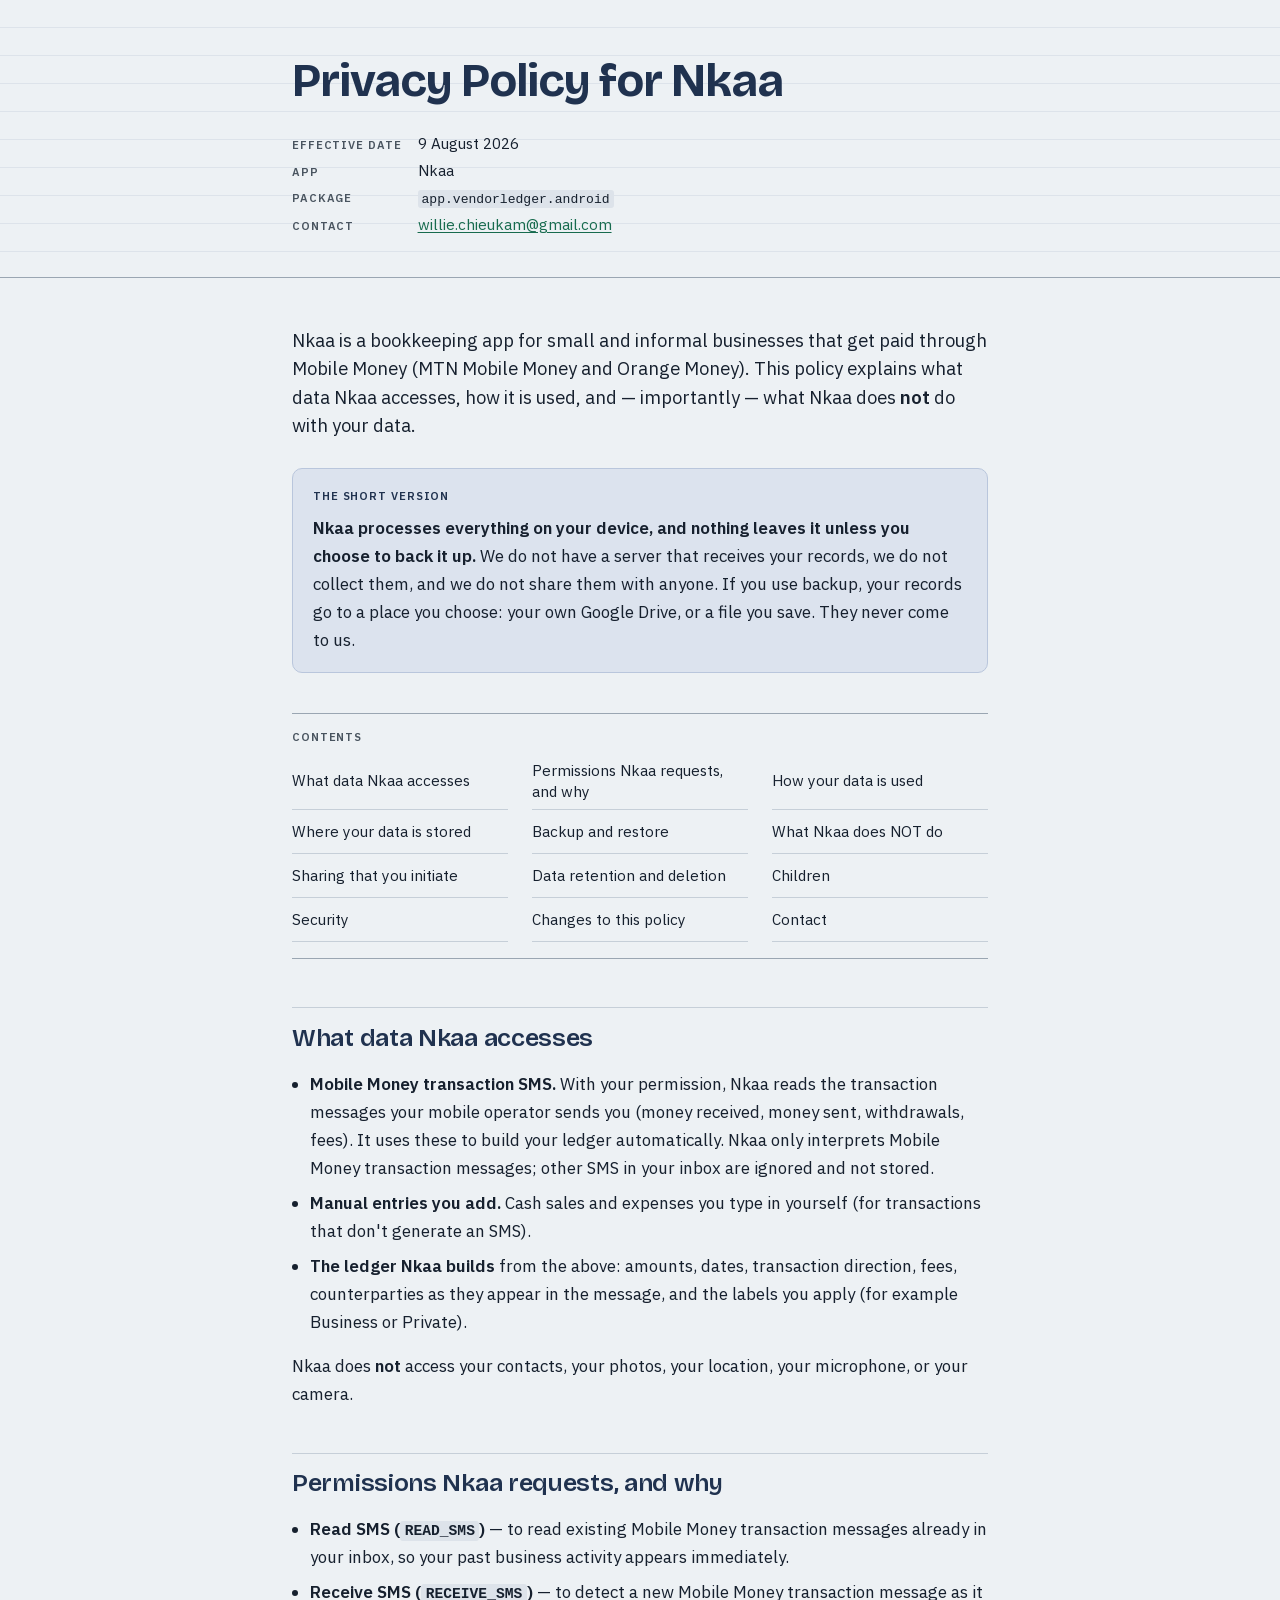
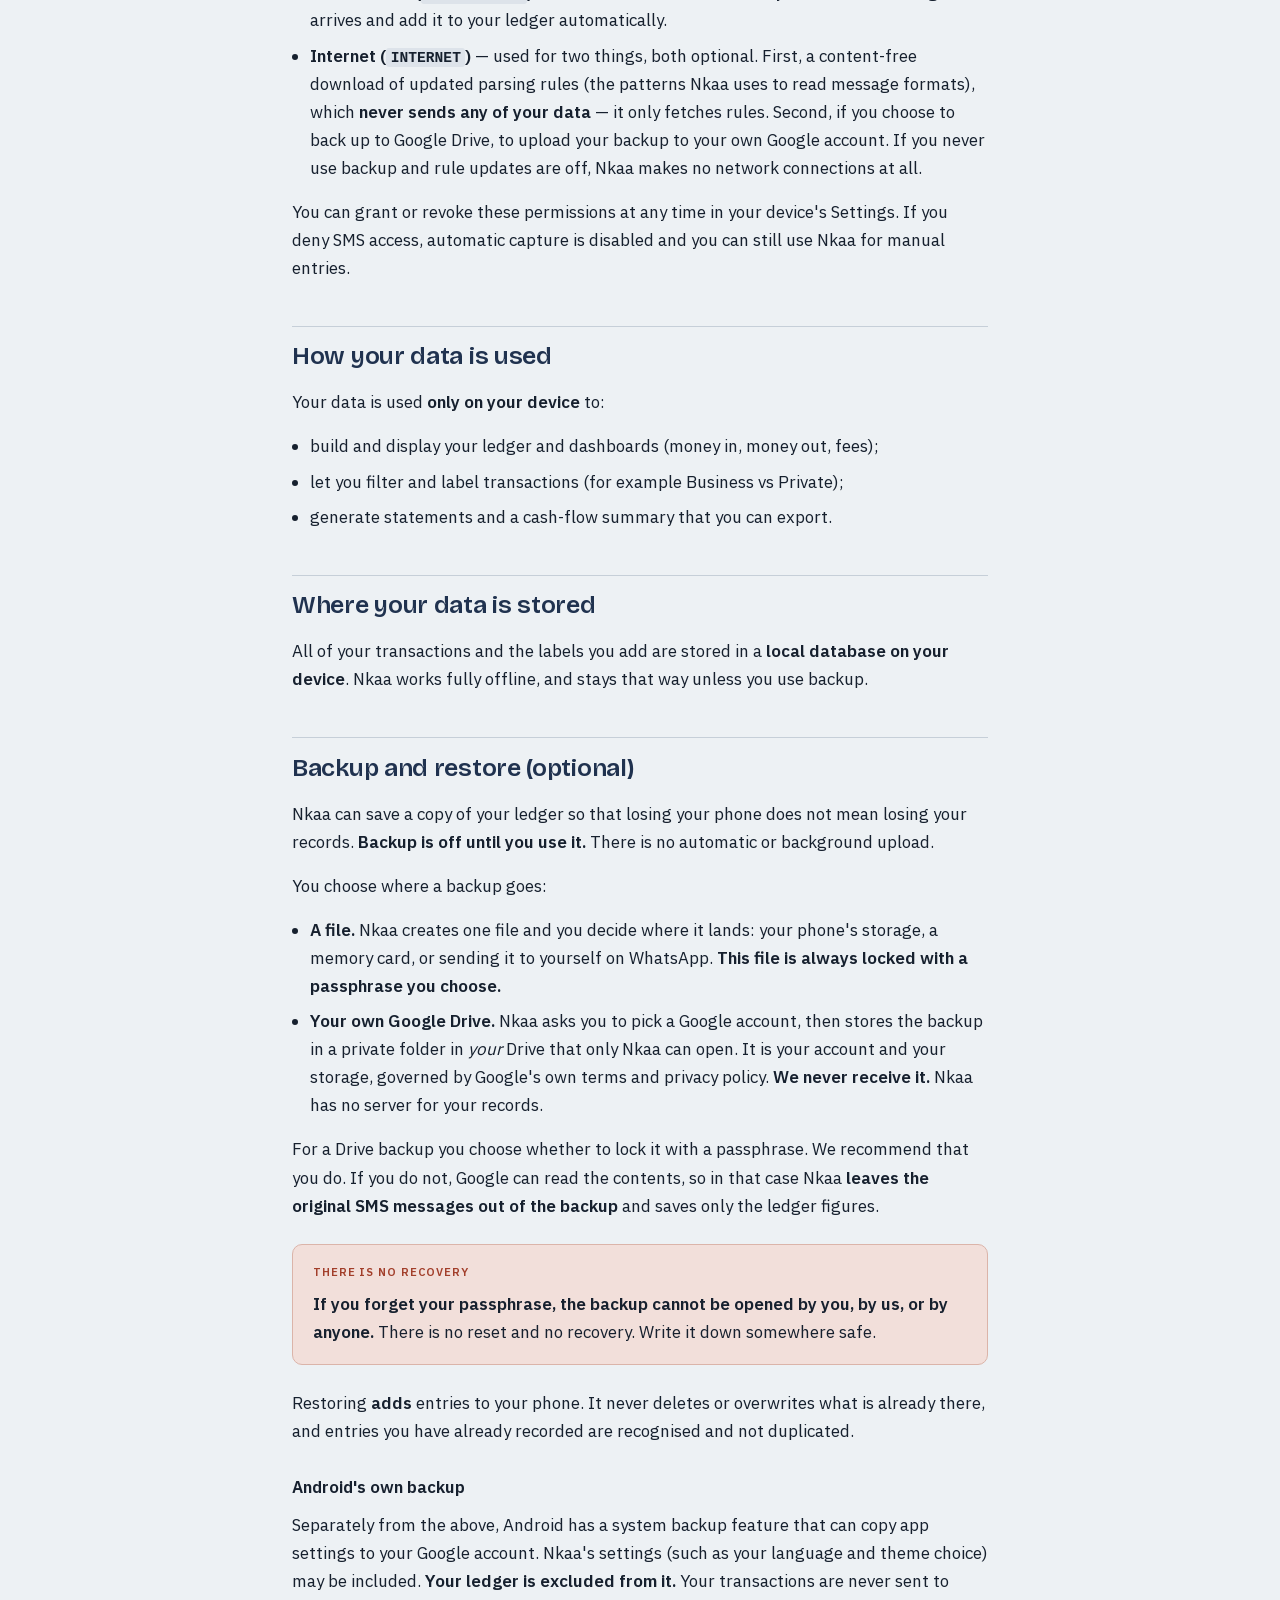
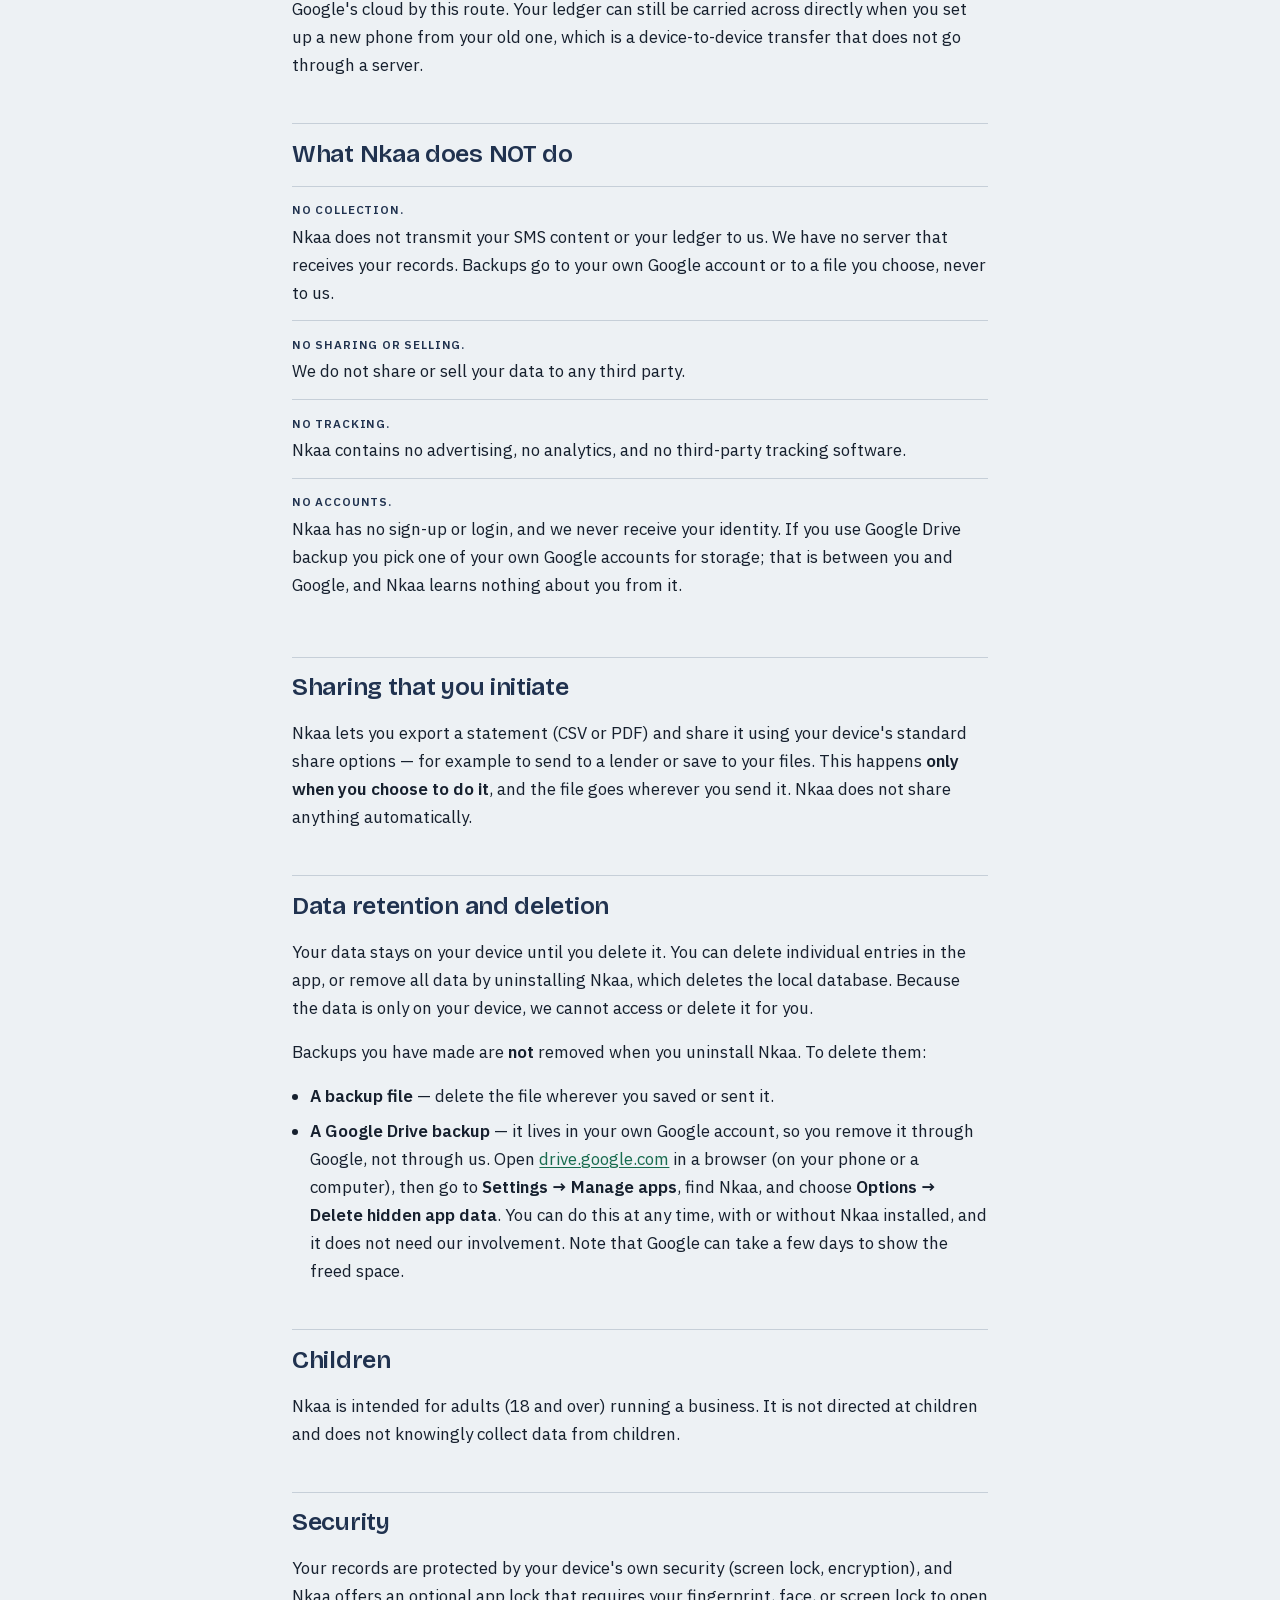
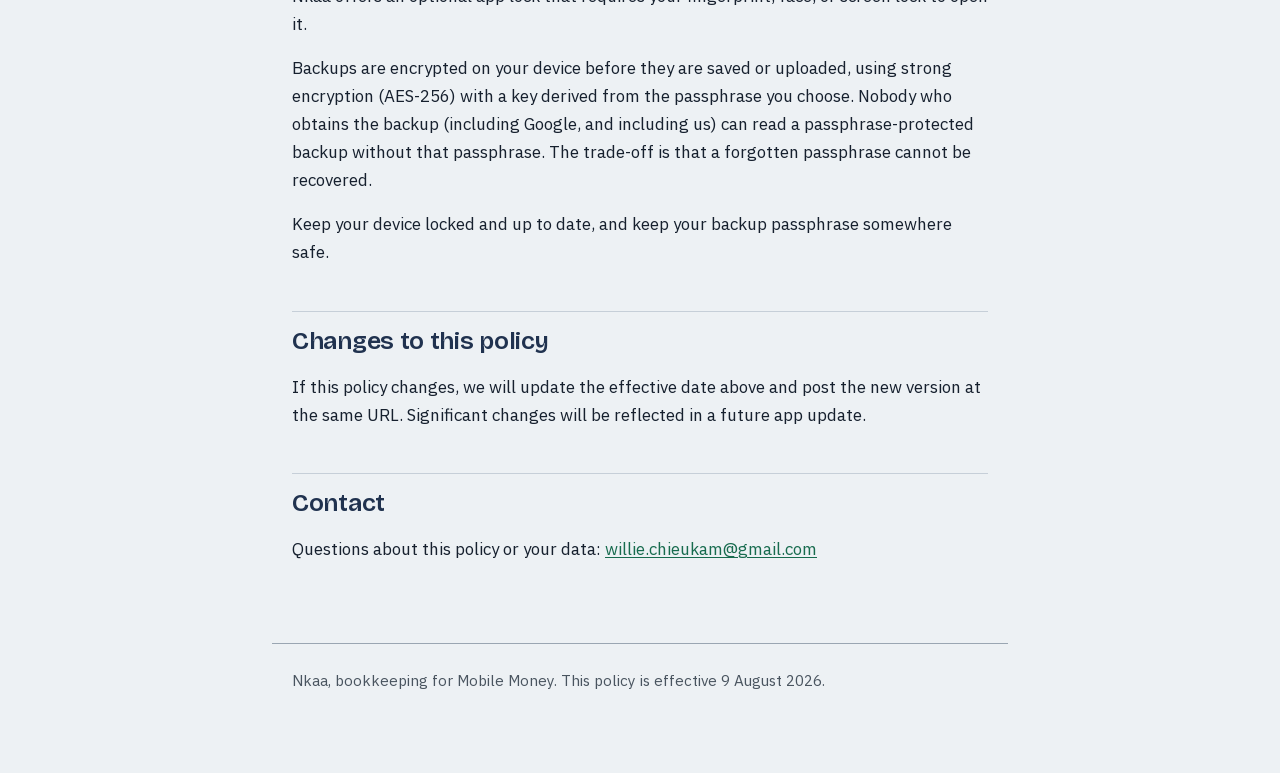
==== commit 55a0bd53: "Adopt the app's design system for the policy page Take the palette and typefaces from the Nkaa app s" ====
--- a/index.html
+++ b/index.html
@@ -6,31 +6,63 @@
 <title>Privacy Policy — Nkaa</title>
 <meta name="description" content="Privacy policy for Nkaa, a Mobile Money bookkeeping app. Nkaa processes everything on your device, and nothing leaves it unless you choose to back it up.">
 <link rel="canonical" href="https://williechieukam.github.io/nkaa-privacy/">
-<meta name="theme-color" content="#F4F6F4" media="(prefers-color-scheme: light)">
-<meta name="theme-color" content="#0F1512" media="(prefers-color-scheme: dark)">
-<link rel="icon" href="data:image/svg+xml,<svg xmlns='http://www.w3.org/2000/svg' viewBox='0 0 32 32'><rect width='32' height='32' rx='7' fill='%230E6A4C'/><text x='16' y='23' font-family='system-ui,sans-serif' font-size='19' font-weight='700' text-anchor='middle' fill='%23ffffff'>N</text></svg>">
+<meta name="theme-color" content="#EDF1F4" media="(prefers-color-scheme: light)">
+<meta name="theme-color" content="#0E141C" media="(prefers-color-scheme: dark)">
+<!-- The app's brand mark, verbatim from docs/branding/masters/nkaa-mark-small.svg -->
+<link rel="icon" href="data:image/svg+xml,<svg xmlns='http://www.w3.org/2000/svg' viewBox='0 0 512 512'><polygon points='256,36 442,256 256,476 70,256' fill='%2320324F'/><g fill='%23EDF1F4'><rect x='196' y='168' width='28' height='176'/><rect x='288' y='168' width='28' height='176'/><polygon points='196,168 224,168 316,344 288,344'/></g></svg>">
+<link rel="preload" href="fonts/ibm-plex-sans-400.woff2" as="font" type="font/woff2" crossorigin>
+<link rel="preload" href="fonts/bricolage-grotesque-800.woff2" as="font" type="font/woff2" crossorigin>
 <style>
-/* ---------- tokens ---------- */
+/* ---------- type ----------
+   The app's two faces, subset from app/src/main/res/font in the vendor-ledger
+   repo. Both SIL OFL 1.1 — see fonts/OFL.txt. swap, so the policy is readable
+   before the faces land. */
+@font-face {
+  font-family: "Bricolage Grotesque";
+  src: url("fonts/bricolage-grotesque-600.woff2") format("woff2");
+  font-weight: 600; font-style: normal; font-display: swap;
+}
+@font-face {
+  font-family: "Bricolage Grotesque";
+  src: url("fonts/bricolage-grotesque-800.woff2") format("woff2");
+  font-weight: 800; font-style: normal; font-display: swap;
+}
+@font-face {
+  font-family: "IBM Plex Sans";
+  src: url("fonts/ibm-plex-sans-400.woff2") format("woff2");
+  font-weight: 400; font-style: normal; font-display: swap;
+}
+@font-face {
+  font-family: "IBM Plex Sans";
+  src: url("fonts/ibm-plex-sans-600.woff2") format("woff2");
+  font-weight: 600; font-style: normal; font-display: swap;
+}
+
+/* ---------- tokens ----------
+   Values are the app's, from ui/theme/Color.kt ("Grassfields regalia":
+   indigo ndop cloth, harvest green, laterite earth, regalia gold).
+   Kotlin name in the comment where one exists. */
 :root {
   color-scheme: light dark;
 
-  --paper:        #F4F6F4;
+  --paper:        #EDF1F4;  /* CraiePaper / nkaa_ivory */
   --surface:      #FFFFFF;
-  --ink:          #10201A;
-  --ink-2:        #4A5852;
-  --rule:         #DBE2DD;
-  --rule-strong:  #C3CDC7;
-  --rule-faint:   #E4EAE5;
-  --accent:        #0E6A4C;
-  --accent-link:   #0B5A40;
-  --accent-wash:   #E6F0EA;
-  --accent-border: #A8CDBB;
-  --warn:          #9C3D14;
-  --warn-wash:     #FBEDE5;
-  --warn-border:   #DFB49B;
-  --chip-bg:       #E9EEEA;
-
-  --sans: ui-sans-serif, -apple-system, BlinkMacSystemFont, "Segoe UI", Roboto, Helvetica, Arial, sans-serif;
+  --ink:          #16202E;  /* Ink */
+  --ink-2:        #49545F;  /* onSurfaceVariant */
+  --rule:         #C6CFD8;  /* outlineVariant */
+  --rule-strong:  #9AA6B2;  /* outline */
+  --rule-faint:   #DDE3EA;  /* surfaceVariant */
+  --accent:        #20324F; /* IndigoRoyal — headings, labels, focus */
+  --accent-link:   #176B4E; /* VertRecolte — primary actions */
+  --accent-wash:   #DCE3EE; /* IndigoSoft — container fill */
+  --accent-border: #B9C6DC;
+  --warn:          #A23E2A; /* Laterite — error / money-out */
+  --warn-wash:     #F2DFDA;
+  --warn-border:   #DBB4A9;
+  --chip-bg:       #DDE3EA;
+
+  --display: "Bricolage Grotesque", ui-sans-serif, -apple-system, BlinkMacSystemFont, "Segoe UI", Roboto, Helvetica, Arial, sans-serif;
+  --sans: "IBM Plex Sans", ui-sans-serif, -apple-system, BlinkMacSystemFont, "Segoe UI", Roboto, Helvetica, Arial, sans-serif;
   --mono: ui-monospace, SFMono-Regular, "SF Mono", Menlo, Consolas, "Liberation Mono", monospace;
 
   --rhythm: 1.75rem;
@@ -59,7 +91,7 @@
 }
 
 p { margin: 0 0 1rem; }
-strong { font-weight: 650; }
+strong { font-weight: 600; }
 
 a {
   color: var(--accent-link);
@@ -127,10 +159,12 @@
 
 h1 {
   margin: 0 0 1.5rem;
+  font-family: var(--display);
   font-size: clamp(2rem, 1.45rem + 2.4vw, 2.9rem);
   line-height: 1.1;
-  font-weight: 700;
+  font-weight: 800;
   letter-spacing: -0.022em;
+  color: var(--accent);
 }
 
 /* meta block, set like the header of a statement */
@@ -143,17 +177,19 @@
   align-items: baseline;
 }
 .meta dt {
-  font-family: var(--mono);
-  font-size: .68rem;
+  font-family: var(--sans);
+  font-size: .7rem;
   font-weight: 600;
-  letter-spacing: .09em;
+  letter-spacing: .08em;
   text-transform: uppercase;
   color: var(--ink-2);
-  padding-top: .32em;
-}
+  padding-top: .38em;
+}
+/* tnum — the app's tabularFigures(), so digits sit on a grid */
 .meta dd {
   margin: 0;
   font-variant-numeric: tabular-nums;
+  font-feature-settings: "tnum";
   overflow-wrap: anywhere;
 }
 
@@ -184,10 +220,10 @@
 .summary p { margin: 0; }
 .summary .tag {
   display: block;
-  font-family: var(--mono);
-  font-size: .68rem;
+  font-family: var(--sans);
+  font-size: .7rem;
   font-weight: 600;
-  letter-spacing: .09em;
+  letter-spacing: .08em;
   text-transform: uppercase;
   color: var(--accent);
   margin-bottom: .5rem;
@@ -204,10 +240,10 @@
 .warning p { margin: 0; }
 .warning .tag {
   display: block;
-  font-family: var(--mono);
-  font-size: .68rem;
+  font-family: var(--sans);
+  font-size: .7rem;
   font-weight: 600;
-  letter-spacing: .09em;
+  letter-spacing: .08em;
   text-transform: uppercase;
   color: var(--warn);
   margin-bottom: .5rem;
@@ -222,10 +258,10 @@
 }
 .toc h2 {
   margin: 0 0 .5rem;
-  font-family: var(--mono);
-  font-size: .68rem;
+  font-family: var(--sans);
+  font-size: .7rem;
   font-weight: 600;
-  letter-spacing: .09em;
+  letter-spacing: .08em;
   text-transform: uppercase;
   color: var(--ink-2);
   border: 0;
@@ -261,16 +297,19 @@
   margin: 0 0 1rem;
   padding-top: .9rem;
   border-top: 1px solid var(--rule);
+  font-family: var(--display);
   font-size: clamp(1.3rem, 1.15rem + .55vw, 1.55rem);
   line-height: 1.25;
-  font-weight: 650;
+  font-weight: 600;
   letter-spacing: -0.012em;
+  color: var(--accent);
   scroll-margin-top: 1.25rem;
 }
+/* h3 stays in the body face, matching the app's titleMedium */
 h3 {
   margin: 2rem 0 .75rem;
   font-size: 1.05rem;
-  font-weight: 650;
+  font-weight: 600;
   line-height: 1.3;
   scroll-margin-top: 1.25rem;
 }
@@ -292,8 +331,8 @@
 .negations li:last-child { border-bottom: 0; }
 .negations li > strong:first-child {
   display: block;
-  font-family: var(--mono);
-  font-size: .72rem;
+  font-family: var(--sans);
+  font-size: .73rem;
   font-weight: 600;
   letter-spacing: .07em;
   text-transform: uppercase;
@@ -332,21 +371,21 @@
 /* Tokens only, and last in the sheet, so no component rule can outrank it. */
 @media (prefers-color-scheme: dark) {
   :root {
-    --paper:        #0F1512;
-    --surface:      #161D19;
-    --ink:          #E4EAE6;
-    --ink-2:        #A0ACA6;
-    --rule:         #26302B;
-    --rule-strong:  #34403A;
-    --rule-faint:   #1B2320;
-    --accent:        #4FCF9C;
-    --accent-link:   #63D9AA;
-    --accent-wash:   #12241D;
-    --accent-border: #2C5B47;
-    --warn:          #F0A17A;
-    --warn-wash:     #2A1710;
-    --warn-border:   #5C3423;
-    --chip-bg:       #1E2A24;
+    --paper:        #0E141C;  /* DarkColors.background */
+    --surface:      #161E28;  /* DarkColors.surface */
+    --ink:          #E3E7EC;  /* onBackground */
+    --ink-2:        #BFC8D4;  /* onSurfaceVariant */
+    --rule:         #3C4654;  /* outlineVariant */
+    --rule-strong:  #55616F;
+    --rule-faint:   #1A2230;
+    --accent:        #AEC0E0; /* DarkColors.primary */
+    --accent-link:   #4F9E7E; /* VertLight — DarkColors.secondary */
+    --accent-wash:   #273A5A; /* secondaryContainer */
+    --accent-border: #3A5178;
+    --warn:          #E89580; /* DarkColors.error */
+    --warn-wash:     #2E1712;
+    --warn-border:   #5A2E22;
+    --chip-bg:       #202A36;
   }
 }
 </style>
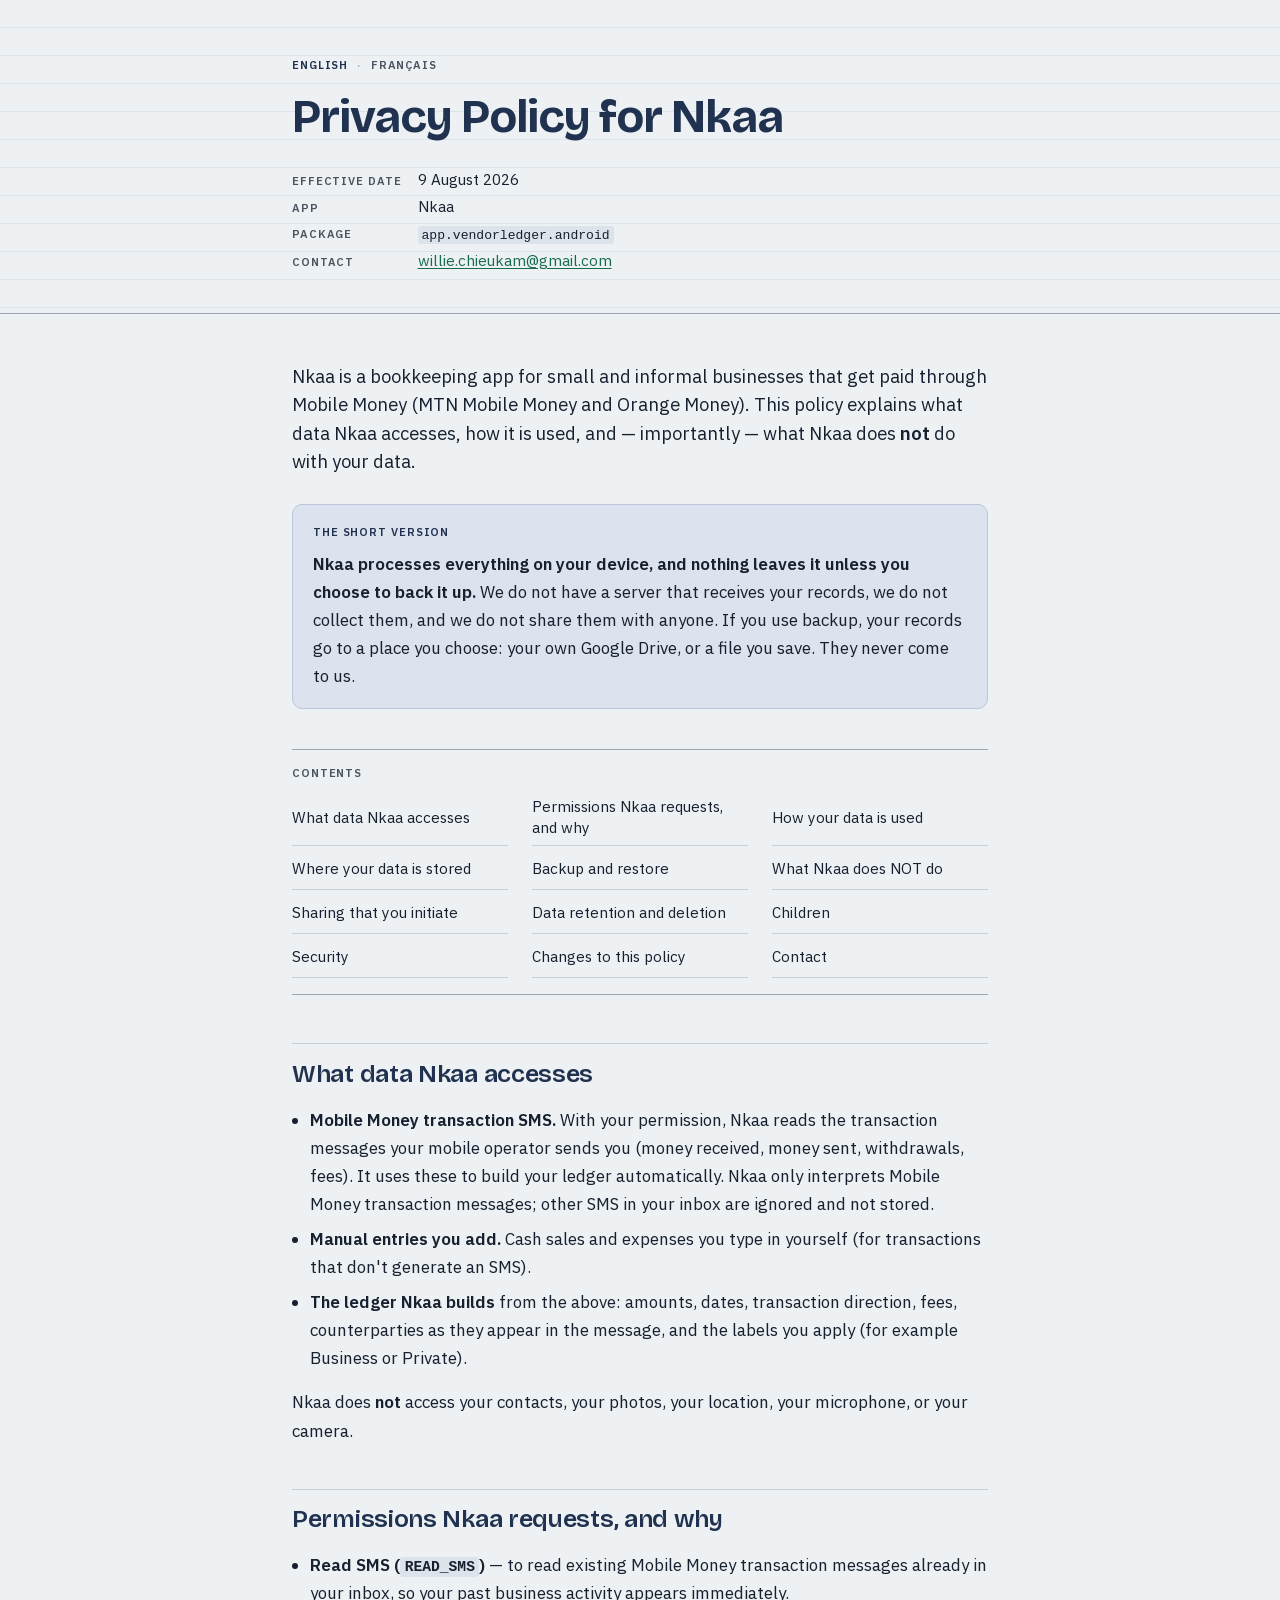
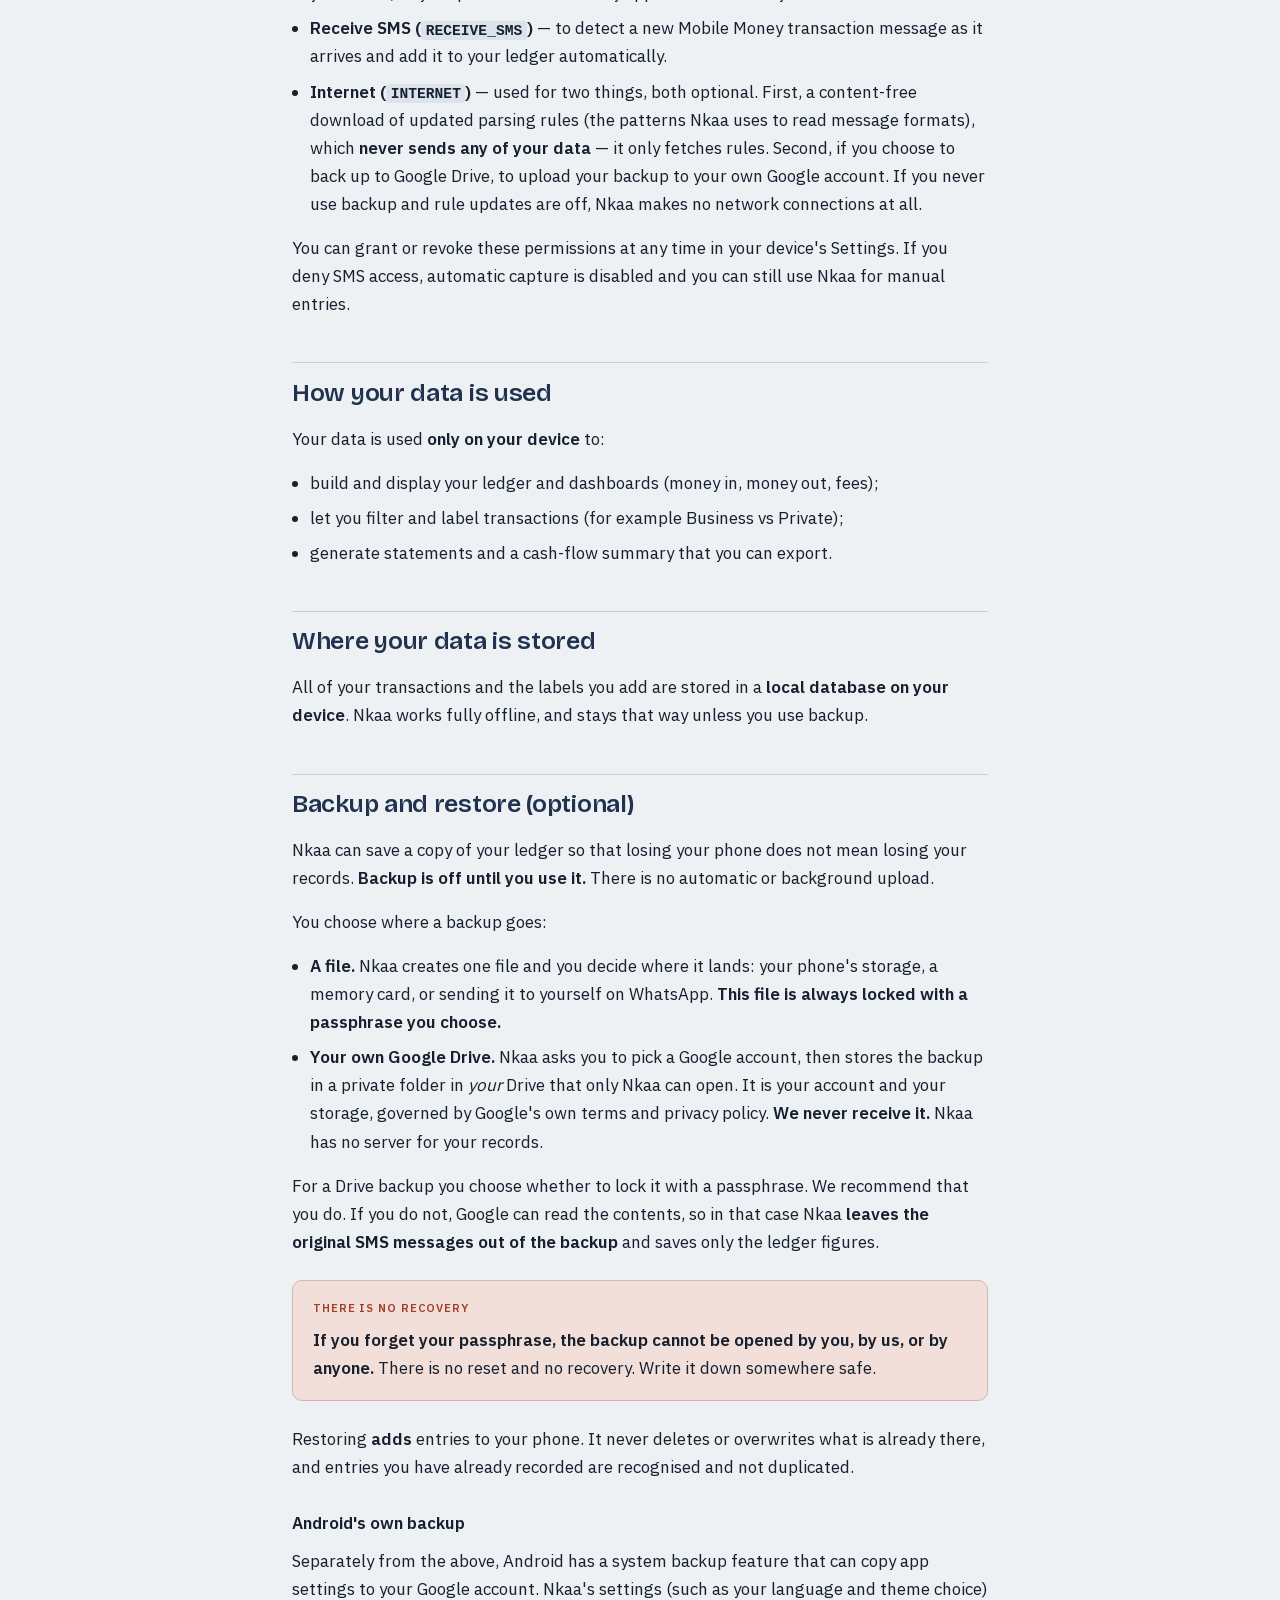
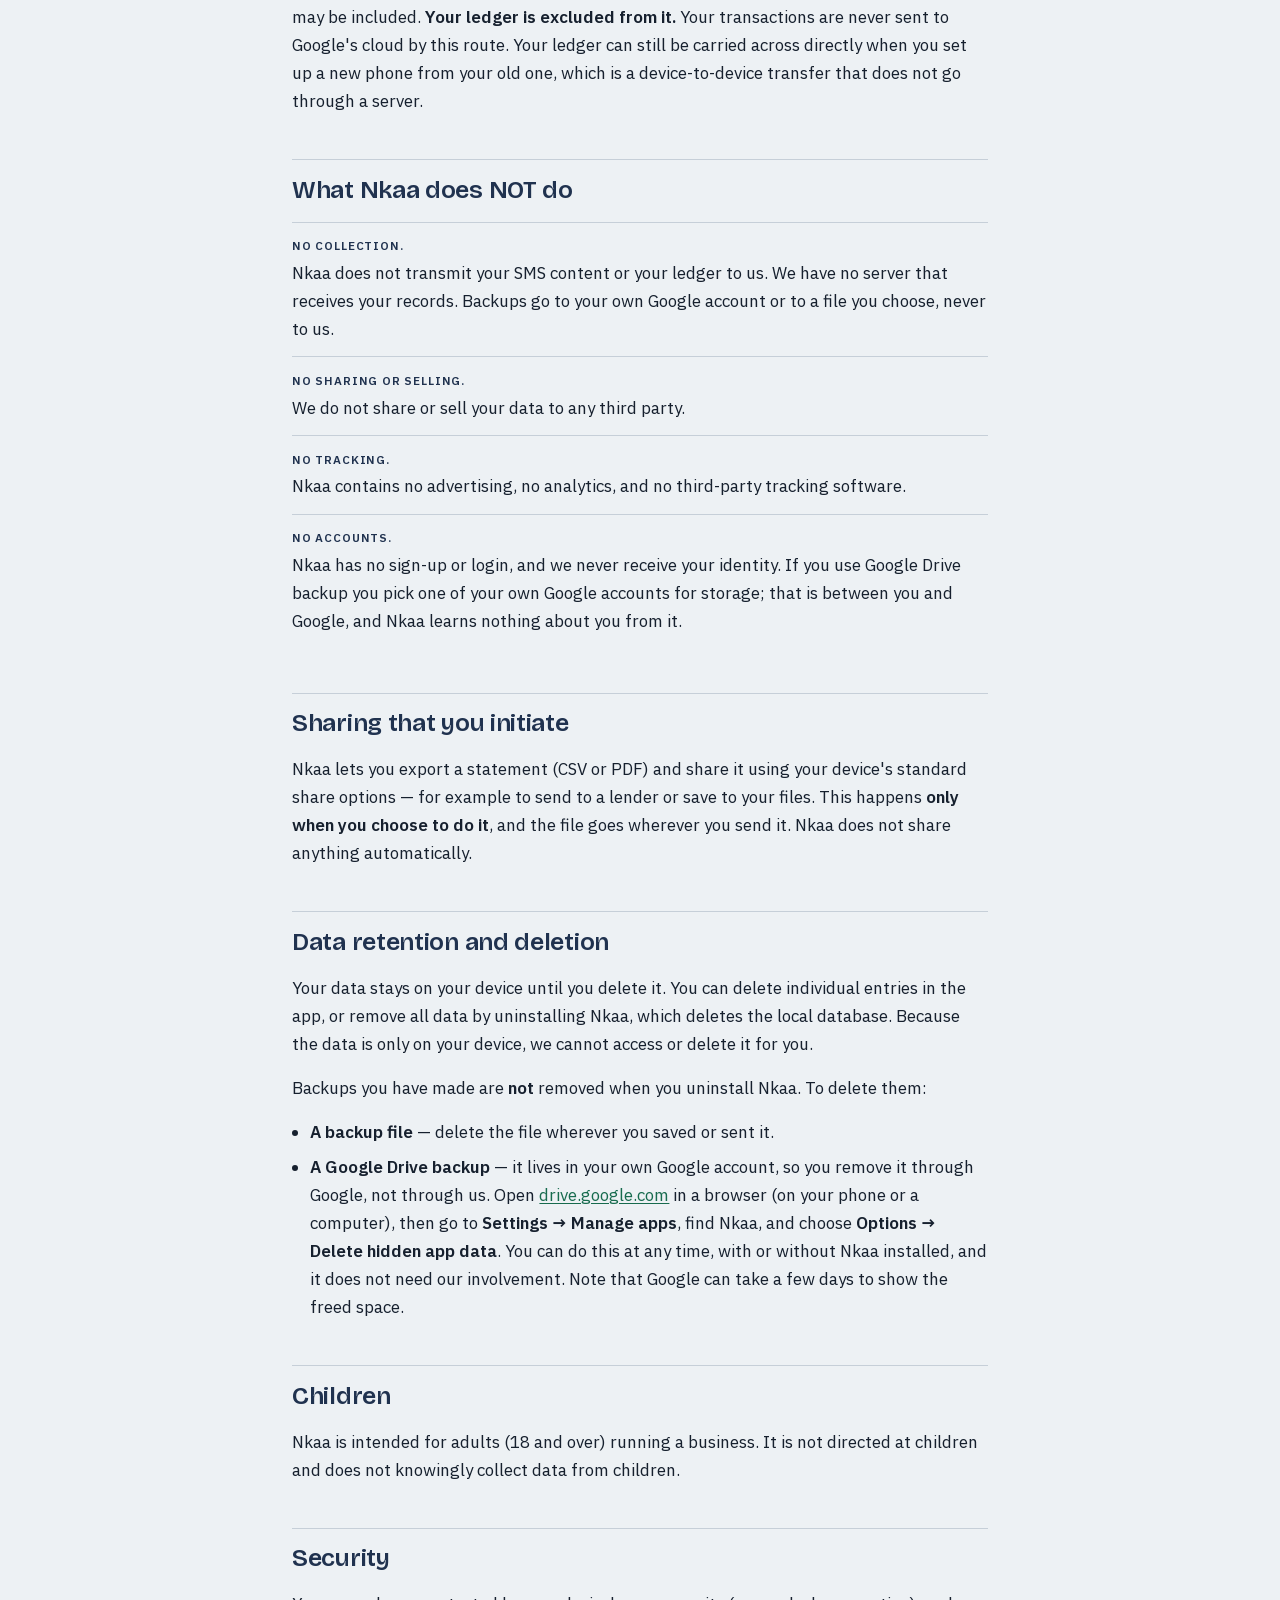
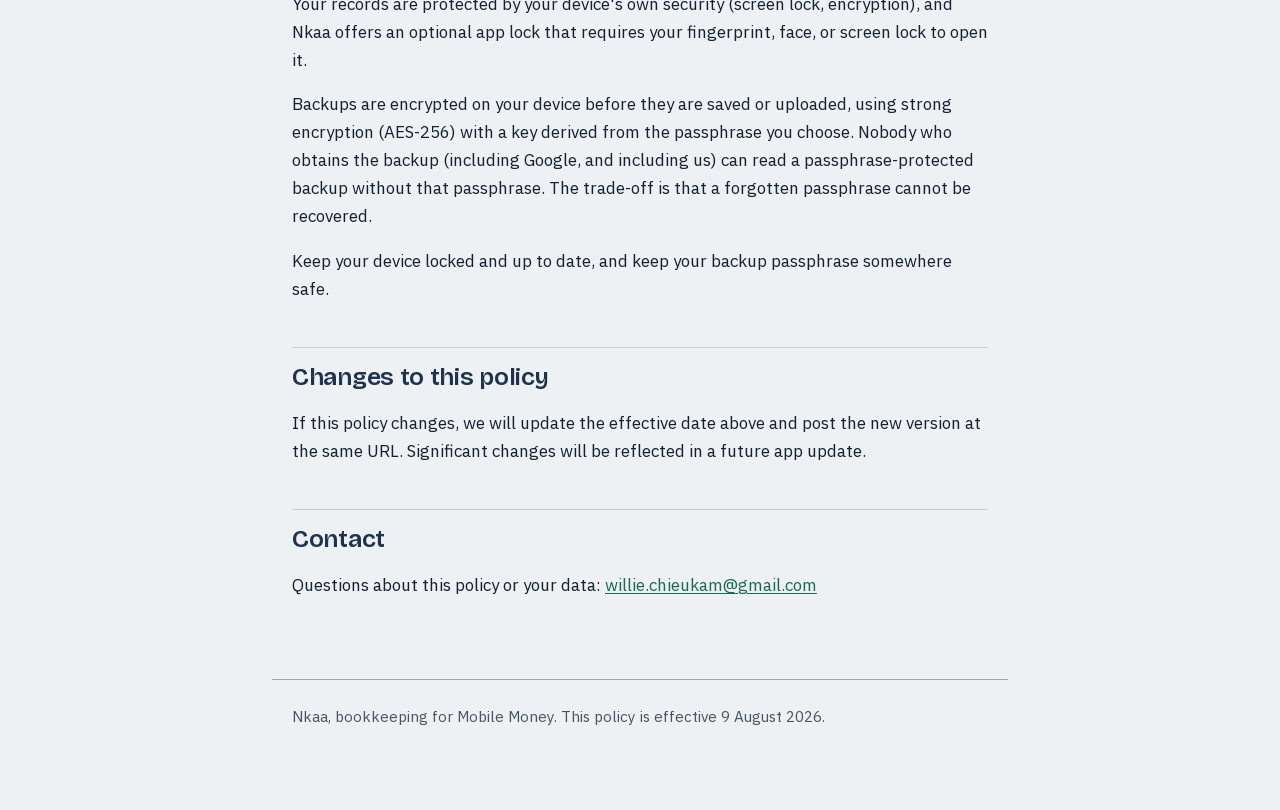
==== commit 18076c8b: "Add the French policy and share one stylesheet between the two Nkaa ships a French UI and serves MTN" ====
--- a/index.html
+++ b/index.html
@@ -6,389 +6,16 @@
 <title>Privacy Policy — Nkaa</title>
 <meta name="description" content="Privacy policy for Nkaa, a Mobile Money bookkeeping app. Nkaa processes everything on your device, and nothing leaves it unless you choose to back it up.">
 <link rel="canonical" href="https://williechieukam.github.io/nkaa-privacy/">
+<link rel="alternate" hreflang="en" href="https://williechieukam.github.io/nkaa-privacy/">
+<link rel="alternate" hreflang="fr" href="https://williechieukam.github.io/nkaa-privacy/fr.html">
+<link rel="alternate" hreflang="x-default" href="https://williechieukam.github.io/nkaa-privacy/">
 <meta name="theme-color" content="#EDF1F4" media="(prefers-color-scheme: light)">
 <meta name="theme-color" content="#0E141C" media="(prefers-color-scheme: dark)">
 <!-- The app's brand mark, verbatim from docs/branding/masters/nkaa-mark-small.svg -->
 <link rel="icon" href="data:image/svg+xml,<svg xmlns='http://www.w3.org/2000/svg' viewBox='0 0 512 512'><polygon points='256,36 442,256 256,476 70,256' fill='%2320324F'/><g fill='%23EDF1F4'><rect x='196' y='168' width='28' height='176'/><rect x='288' y='168' width='28' height='176'/><polygon points='196,168 224,168 316,344 288,344'/></g></svg>">
 <link rel="preload" href="fonts/ibm-plex-sans-400.woff2" as="font" type="font/woff2" crossorigin>
 <link rel="preload" href="fonts/bricolage-grotesque-800.woff2" as="font" type="font/woff2" crossorigin>
-<style>
-/* ---------- type ----------
-   The app's two faces, subset from app/src/main/res/font in the vendor-ledger
-   repo. Both SIL OFL 1.1 — see fonts/OFL.txt. swap, so the policy is readable
-   before the faces land. */
-@font-face {
-  font-family: "Bricolage Grotesque";
-  src: url("fonts/bricolage-grotesque-600.woff2") format("woff2");
-  font-weight: 600; font-style: normal; font-display: swap;
-}
-@font-face {
-  font-family: "Bricolage Grotesque";
-  src: url("fonts/bricolage-grotesque-800.woff2") format("woff2");
-  font-weight: 800; font-style: normal; font-display: swap;
-}
-@font-face {
-  font-family: "IBM Plex Sans";
-  src: url("fonts/ibm-plex-sans-400.woff2") format("woff2");
-  font-weight: 400; font-style: normal; font-display: swap;
-}
-@font-face {
-  font-family: "IBM Plex Sans";
-  src: url("fonts/ibm-plex-sans-600.woff2") format("woff2");
-  font-weight: 600; font-style: normal; font-display: swap;
-}
-
-/* ---------- tokens ----------
-   Values are the app's, from ui/theme/Color.kt ("Grassfields regalia":
-   indigo ndop cloth, harvest green, laterite earth, regalia gold).
-   Kotlin name in the comment where one exists. */
-:root {
-  color-scheme: light dark;
-
-  --paper:        #EDF1F4;  /* CraiePaper / nkaa_ivory */
-  --surface:      #FFFFFF;
-  --ink:          #16202E;  /* Ink */
-  --ink-2:        #49545F;  /* onSurfaceVariant */
-  --rule:         #C6CFD8;  /* outlineVariant */
-  --rule-strong:  #9AA6B2;  /* outline */
-  --rule-faint:   #DDE3EA;  /* surfaceVariant */
-  --accent:        #20324F; /* IndigoRoyal — headings, labels, focus */
-  --accent-link:   #176B4E; /* VertRecolte — primary actions */
-  --accent-wash:   #DCE3EE; /* IndigoSoft — container fill */
-  --accent-border: #B9C6DC;
-  --warn:          #A23E2A; /* Laterite — error / money-out */
-  --warn-wash:     #F2DFDA;
-  --warn-border:   #DBB4A9;
-  --chip-bg:       #DDE3EA;
-
-  --display: "Bricolage Grotesque", ui-sans-serif, -apple-system, BlinkMacSystemFont, "Segoe UI", Roboto, Helvetica, Arial, sans-serif;
-  --sans: "IBM Plex Sans", ui-sans-serif, -apple-system, BlinkMacSystemFont, "Segoe UI", Roboto, Helvetica, Arial, sans-serif;
-  --mono: ui-monospace, SFMono-Regular, "SF Mono", Menlo, Consolas, "Liberation Mono", monospace;
-
-  --rhythm: 1.75rem;
-  --measure: 46rem;
-}
-
-/* ---------- base ---------- */
-*, *::before, *::after { box-sizing: border-box; }
-
-html { -webkit-text-size-adjust: 100%; }
-
-body {
-  margin: 0;
-  font-family: var(--sans);
-  font-size: 1.0625rem;
-  line-height: 1.65;
-  color: var(--ink);
-  background: var(--paper);
-  -webkit-font-smoothing: antialiased;
-}
-
-.wrap {
-  max-width: var(--measure);
-  margin-inline: auto;
-  padding-inline: 1.25rem;
-}
-
-p { margin: 0 0 1rem; }
-strong { font-weight: 600; }
-
-a {
-  color: var(--accent-link);
-  text-decoration-thickness: 1px;
-  text-underline-offset: 2px;
-}
-a:hover { text-decoration-thickness: 2px; }
-
-:focus-visible {
-  outline: 2px solid var(--accent);
-  outline-offset: 3px;
-  border-radius: 2px;
-}
-
-code {
-  font-family: var(--mono);
-  font-size: .86em;
-  background: var(--chip-bg);
-  color: var(--ink);
-  padding: .12em .3em;
-  border-radius: 3px;
-  overflow-wrap: break-word;
-}
-
-/* ---------- skip link ---------- */
-.skip {
-  position: absolute;
-  left: -9999px;
-  top: 0;
-}
-.skip:focus-visible {
-  left: 0.75rem;
-  top: 0.75rem;
-  z-index: 5;
-  background: var(--surface);
-  color: var(--ink);
-  padding: .6rem .9rem;
-  border: 1px solid var(--rule-strong);
-  border-radius: 6px;
-  font-size: .95rem;
-}
-
-/* ---------- masthead: the one signature ---------- */
-.masthead {
-  position: relative;
-  border-bottom: 1px solid var(--rule-strong);
-  padding-block: clamp(2.25rem, 1.5rem + 3vw, 3.5rem) clamp(1.75rem, 1.25rem + 2vw, 2.5rem);
-  overflow: hidden;
-}
-/* ruled paper — the cahier these businesses keep books in */
-.masthead::before {
-  content: "";
-  position: absolute;
-  inset: 0;
-  background: repeating-linear-gradient(
-    to bottom,
-    transparent 0,
-    transparent calc(var(--rhythm) - 1px),
-    var(--rule-faint) calc(var(--rhythm) - 1px),
-    var(--rule-faint) var(--rhythm)
-  );
-  pointer-events: none;
-}
-.masthead > .wrap { position: relative; }
-
-h1 {
-  margin: 0 0 1.5rem;
-  font-family: var(--display);
-  font-size: clamp(2rem, 1.45rem + 2.4vw, 2.9rem);
-  line-height: 1.1;
-  font-weight: 800;
-  letter-spacing: -0.022em;
-  color: var(--accent);
-}
-
-/* meta block, set like the header of a statement */
-.meta {
-  margin: 0;
-  display: grid;
-  grid-template-columns: minmax(6.5rem, max-content) 1fr;
-  gap: .1rem 1rem;
-  font-size: .95rem;
-  align-items: baseline;
-}
-.meta dt {
-  font-family: var(--sans);
-  font-size: .7rem;
-  font-weight: 600;
-  letter-spacing: .08em;
-  text-transform: uppercase;
-  color: var(--ink-2);
-  padding-top: .38em;
-}
-/* tnum — the app's tabularFigures(), so digits sit on a grid */
-.meta dd {
-  margin: 0;
-  font-variant-numeric: tabular-nums;
-  font-feature-settings: "tnum";
-  overflow-wrap: anywhere;
-}
-
-/* narrow phones: stack the stub so long values get the full column */
-@media (max-width: 26rem) {
-  .meta { grid-template-columns: 1fr; gap: 0; }
-  .meta dt { padding-top: .85em; }
-  .meta dt:first-of-type { padding-top: 0; }
-}
-
-/* ---------- main flow ---------- */
-main { padding-block: clamp(2rem, 1.5rem + 2vw, 3rem) 1rem; }
-
-.lead {
-  font-size: 1.15rem;
-  line-height: 1.55;
-  margin-bottom: 1.75rem;
-}
-
-/* the thesis: reassurance, stated once, up front */
-.summary {
-  background: var(--accent-wash);
-  border: 1px solid var(--accent-border);
-  border-radius: 10px;
-  padding: 1.15rem 1.25rem;
-  margin: 0 0 2.5rem;
-}
-.summary p { margin: 0; }
-.summary .tag {
-  display: block;
-  font-family: var(--sans);
-  font-size: .7rem;
-  font-weight: 600;
-  letter-spacing: .08em;
-  text-transform: uppercase;
-  color: var(--accent);
-  margin-bottom: .5rem;
-}
-
-/* the one paragraph with real consequences behind it */
-.warning {
-  background: var(--warn-wash);
-  border: 1px solid var(--warn-border);
-  border-radius: 10px;
-  padding: 1.15rem 1.25rem;
-  margin: 1.5rem 0;
-}
-.warning p { margin: 0; }
-.warning .tag {
-  display: block;
-  font-family: var(--sans);
-  font-size: .7rem;
-  font-weight: 600;
-  letter-spacing: .08em;
-  text-transform: uppercase;
-  color: var(--warn);
-  margin-bottom: .5rem;
-}
-
-/* ---------- contents ---------- */
-.toc {
-  margin: 0 0 3rem;
-  border-top: 1px solid var(--rule-strong);
-  border-bottom: 1px solid var(--rule-strong);
-  padding-block: 1rem;
-}
-.toc h2 {
-  margin: 0 0 .5rem;
-  font-family: var(--sans);
-  font-size: .7rem;
-  font-weight: 600;
-  letter-spacing: .08em;
-  text-transform: uppercase;
-  color: var(--ink-2);
-  border: 0;
-  padding: 0;
-}
-.toc ul {
-  list-style: none;
-  margin: 0;
-  padding: 0;
-  display: grid;
-  grid-template-columns: repeat(auto-fit, minmax(13rem, 1fr));
-  gap: 0 1.5rem;
-}
-.toc li { margin: 0; display: flex; }
-.toc a {
-  display: flex;
-  align-items: center;
-  width: 100%;
-  padding: .5rem 0;
-  min-height: 2.75rem;
-  color: var(--ink);
-  text-decoration: none;
-  border-bottom: 1px solid var(--rule);
-  font-size: .95rem;
-  line-height: 1.35;
-}
-.toc a:hover { color: var(--accent-link); }
-
-/* ---------- sections ---------- */
-section + section { margin-top: 2.75rem; }
-
-h2 {
-  margin: 0 0 1rem;
-  padding-top: .9rem;
-  border-top: 1px solid var(--rule);
-  font-family: var(--display);
-  font-size: clamp(1.3rem, 1.15rem + .55vw, 1.55rem);
-  line-height: 1.25;
-  font-weight: 600;
-  letter-spacing: -0.012em;
-  color: var(--accent);
-  scroll-margin-top: 1.25rem;
-}
-/* h3 stays in the body face, matching the app's titleMedium */
-h3 {
-  margin: 2rem 0 .75rem;
-  font-size: 1.05rem;
-  font-weight: 600;
-  line-height: 1.3;
-  scroll-margin-top: 1.25rem;
-}
-
-:target > h2,
-:target > h3 { box-shadow: -.75rem 0 0 -.6875rem var(--accent); }
-
-ul { margin: 0 0 1rem; padding-left: 1.15rem; }
-li { margin: .45rem 0; }
-
-/* the copy already leads each of these with its own negation — surface it */
-.negations { list-style: none; padding-left: 0; }
-.negations li {
-  margin: 0;
-  padding: .85rem 0;
-  border-bottom: 1px solid var(--rule);
-}
-.negations li:first-child { border-top: 1px solid var(--rule); }
-.negations li:last-child { border-bottom: 0; }
-.negations li > strong:first-child {
-  display: block;
-  font-family: var(--sans);
-  font-size: .73rem;
-  font-weight: 600;
-  letter-spacing: .07em;
-  text-transform: uppercase;
-  color: var(--accent);
-  margin-bottom: .2rem;
-}
-
-/* ---------- footer ---------- */
-footer {
-  margin-top: 3rem;
-  border-top: 1px solid var(--rule-strong);
-  padding-block: 1.5rem 4rem;
-  font-size: .95rem;
-  color: var(--ink-2);
-}
-
-/* ---------- motion ---------- */
-@media (prefers-reduced-motion: no-preference) {
-  html { scroll-behavior: smooth; }
-}
-
-/* ---------- print ---------- */
-@media print {
-  body { background: #fff; color: #000; font-size: 11pt; }
-  .skip, .toc { display: none; }
-  .masthead { border-bottom: 1pt solid #000; }
-  .masthead::before { display: none; }
-  .summary, .warning { border: 1pt solid #666; background: none; }
-  h2, h3 { break-after: avoid; }
-  li, p { break-inside: avoid; }
-  a { color: #000; }
-  main a[href^="http"]::after { content: " (" attr(href) ")"; font-size: .85em; }
-}
-
-/* ---------- dark ---------- */
-/* Tokens only, and last in the sheet, so no component rule can outrank it. */
-@media (prefers-color-scheme: dark) {
-  :root {
-    --paper:        #0E141C;  /* DarkColors.background */
-    --surface:      #161E28;  /* DarkColors.surface */
-    --ink:          #E3E7EC;  /* onBackground */
-    --ink-2:        #BFC8D4;  /* onSurfaceVariant */
-    --rule:         #3C4654;  /* outlineVariant */
-    --rule-strong:  #55616F;
-    --rule-faint:   #1A2230;
-    --accent:        #AEC0E0; /* DarkColors.primary */
-    --accent-link:   #4F9E7E; /* VertLight — DarkColors.secondary */
-    --accent-wash:   #273A5A; /* secondaryContainer */
-    --accent-border: #3A5178;
-    --warn:          #E89580; /* DarkColors.error */
-    --warn-wash:     #2E1712;
-    --warn-border:   #5A2E22;
-    --chip-bg:       #202A36;
-  }
-}
-</style>
+<link rel="stylesheet" href="style.css">
 </head>
 <body>
 
@@ -396,6 +23,11 @@
 
 <header class="masthead">
   <div class="wrap">
+    <nav class="langs" aria-label="Language">
+      <span aria-current="page" lang="en">English</span>
+      <span class="sep" aria-hidden="true">·</span>
+      <a href="fr.html" lang="fr" hreflang="fr">Français</a>
+    </nav>
     <h1>Privacy Policy for Nkaa</h1>
     <dl class="meta">
       <dt>Effective date</dt>
--- a/style.css
+++ b/style.css
@@ -0,0 +1,391 @@
+/* ---------- type ----------
+   The app's two faces, subset from app/src/main/res/font in the vendor-ledger
+   repo. Both SIL OFL 1.1 — see fonts/OFL.txt. swap, so the policy is readable
+   before the faces land. */
+@font-face {
+  font-family: "Bricolage Grotesque";
+  src: url("fonts/bricolage-grotesque-600.woff2") format("woff2");
+  font-weight: 600; font-style: normal; font-display: swap;
+}
+@font-face {
+  font-family: "Bricolage Grotesque";
+  src: url("fonts/bricolage-grotesque-800.woff2") format("woff2");
+  font-weight: 800; font-style: normal; font-display: swap;
+}
+@font-face {
+  font-family: "IBM Plex Sans";
+  src: url("fonts/ibm-plex-sans-400.woff2") format("woff2");
+  font-weight: 400; font-style: normal; font-display: swap;
+}
+@font-face {
+  font-family: "IBM Plex Sans";
+  src: url("fonts/ibm-plex-sans-600.woff2") format("woff2");
+  font-weight: 600; font-style: normal; font-display: swap;
+}
+
+/* ---------- tokens ----------
+   Values are the app's, from ui/theme/Color.kt ("Grassfields regalia":
+   indigo ndop cloth, harvest green, laterite earth, regalia gold).
+   Kotlin name in the comment where one exists. */
+:root {
+  color-scheme: light dark;
+
+  --paper:        #EDF1F4;  /* CraiePaper / nkaa_ivory */
+  --surface:      #FFFFFF;
+  --ink:          #16202E;  /* Ink */
+  --ink-2:        #49545F;  /* onSurfaceVariant */
+  --rule:         #C6CFD8;  /* outlineVariant */
+  --rule-strong:  #9AA6B2;  /* outline */
+  --rule-faint:   #DDE3EA;  /* surfaceVariant */
+  --accent:        #20324F; /* IndigoRoyal — headings, labels, focus */
+  --accent-link:   #176B4E; /* VertRecolte — primary actions */
+  --accent-wash:   #DCE3EE; /* IndigoSoft — container fill */
+  --accent-border: #B9C6DC;
+  --warn:          #A23E2A; /* Laterite — error / money-out */
+  --warn-wash:     #F2DFDA;
+  --warn-border:   #DBB4A9;
+  --chip-bg:       #DDE3EA;
+
+  --display: "Bricolage Grotesque", ui-sans-serif, -apple-system, BlinkMacSystemFont, "Segoe UI", Roboto, Helvetica, Arial, sans-serif;
+  --sans: "IBM Plex Sans", ui-sans-serif, -apple-system, BlinkMacSystemFont, "Segoe UI", Roboto, Helvetica, Arial, sans-serif;
+  --mono: ui-monospace, SFMono-Regular, "SF Mono", Menlo, Consolas, "Liberation Mono", monospace;
+
+  --rhythm: 1.75rem;
+  --measure: 46rem;
+}
+
+/* ---------- base ---------- */
+*, *::before, *::after { box-sizing: border-box; }
+
+html { -webkit-text-size-adjust: 100%; }
+
+body {
+  margin: 0;
+  font-family: var(--sans);
+  font-size: 1.0625rem;
+  line-height: 1.65;
+  color: var(--ink);
+  background: var(--paper);
+  -webkit-font-smoothing: antialiased;
+}
+
+.wrap {
+  max-width: var(--measure);
+  margin-inline: auto;
+  padding-inline: 1.25rem;
+}
+
+p { margin: 0 0 1rem; }
+strong { font-weight: 600; }
+
+a {
+  color: var(--accent-link);
+  text-decoration-thickness: 1px;
+  text-underline-offset: 2px;
+}
+a:hover { text-decoration-thickness: 2px; }
+
+:focus-visible {
+  outline: 2px solid var(--accent);
+  outline-offset: 3px;
+  border-radius: 2px;
+}
+
+code {
+  font-family: var(--mono);
+  font-size: .86em;
+  background: var(--chip-bg);
+  color: var(--ink);
+  padding: .12em .3em;
+  border-radius: 3px;
+  overflow-wrap: break-word;
+}
+
+/* ---------- skip link ---------- */
+.skip {
+  position: absolute;
+  left: -9999px;
+  top: 0;
+}
+.skip:focus-visible {
+  left: 0.75rem;
+  top: 0.75rem;
+  z-index: 5;
+  background: var(--surface);
+  color: var(--ink);
+  padding: .6rem .9rem;
+  border: 1px solid var(--rule-strong);
+  border-radius: 6px;
+  font-size: .95rem;
+}
+
+/* ---------- masthead: the one signature ---------- */
+.masthead {
+  position: relative;
+  border-bottom: 1px solid var(--rule-strong);
+  padding-block: clamp(2.25rem, 1.5rem + 3vw, 3.5rem) clamp(1.75rem, 1.25rem + 2vw, 2.5rem);
+  overflow: hidden;
+}
+/* ruled paper — the cahier these businesses keep books in */
+.masthead::before {
+  content: "";
+  position: absolute;
+  inset: 0;
+  background: repeating-linear-gradient(
+    to bottom,
+    transparent 0,
+    transparent calc(var(--rhythm) - 1px),
+    var(--rule-faint) calc(var(--rhythm) - 1px),
+    var(--rule-faint) var(--rhythm)
+  );
+  pointer-events: none;
+}
+.masthead > .wrap { position: relative; }
+
+/* ---------- language ---------- */
+.langs {
+  display: flex;
+  align-items: center;
+  gap: .55rem;
+  margin-bottom: 1.1rem;
+  font-size: .7rem;
+  font-weight: 600;
+  letter-spacing: .08em;
+  text-transform: uppercase;
+}
+.langs a { color: var(--ink-2); text-decoration: none; }
+.langs a:hover { color: var(--accent-link); text-decoration: underline; }
+.langs [aria-current="page"] { color: var(--accent); }
+.langs .sep { color: var(--rule-strong); }
+
+h1 {
+  margin: 0 0 1.5rem;
+  font-family: var(--display);
+  font-size: clamp(2rem, 1.45rem + 2.4vw, 2.9rem);
+  line-height: 1.1;
+  font-weight: 800;
+  letter-spacing: -0.022em;
+  color: var(--accent);
+}
+
+/* meta block, set like the header of a statement */
+.meta {
+  margin: 0;
+  display: grid;
+  grid-template-columns: minmax(6.5rem, max-content) 1fr;
+  gap: .1rem 1rem;
+  font-size: .95rem;
+  align-items: baseline;
+}
+.meta dt {
+  font-family: var(--sans);
+  font-size: .7rem;
+  font-weight: 600;
+  letter-spacing: .08em;
+  text-transform: uppercase;
+  color: var(--ink-2);
+  padding-top: .38em;
+}
+/* tnum — the app's tabularFigures(), so digits sit on a grid */
+.meta dd {
+  margin: 0;
+  font-variant-numeric: tabular-nums;
+  font-feature-settings: "tnum";
+  overflow-wrap: anywhere;
+}
+
+/* narrow phones: stack the stub so long values get the full column */
+@media (max-width: 26rem) {
+  .meta { grid-template-columns: 1fr; gap: 0; }
+  .meta dt { padding-top: .85em; }
+  .meta dt:first-of-type { padding-top: 0; }
+}
+
+/* ---------- main flow ---------- */
+main { padding-block: clamp(2rem, 1.5rem + 2vw, 3rem) 1rem; }
+
+.lead {
+  font-size: 1.15rem;
+  line-height: 1.55;
+  margin-bottom: 1.75rem;
+}
+
+/* the thesis: reassurance, stated once, up front */
+.summary {
+  background: var(--accent-wash);
+  border: 1px solid var(--accent-border);
+  border-radius: 10px;
+  padding: 1.15rem 1.25rem;
+  margin: 0 0 2.5rem;
+}
+.summary p { margin: 0; }
+.summary .tag {
+  display: block;
+  font-family: var(--sans);
+  font-size: .7rem;
+  font-weight: 600;
+  letter-spacing: .08em;
+  text-transform: uppercase;
+  color: var(--accent);
+  margin-bottom: .5rem;
+}
+
+/* the one paragraph with real consequences behind it */
+.warning {
+  background: var(--warn-wash);
+  border: 1px solid var(--warn-border);
+  border-radius: 10px;
+  padding: 1.15rem 1.25rem;
+  margin: 1.5rem 0;
+}
+.warning p { margin: 0; }
+.warning .tag {
+  display: block;
+  font-family: var(--sans);
+  font-size: .7rem;
+  font-weight: 600;
+  letter-spacing: .08em;
+  text-transform: uppercase;
+  color: var(--warn);
+  margin-bottom: .5rem;
+}
+
+/* ---------- contents ---------- */
+.toc {
+  margin: 0 0 3rem;
+  border-top: 1px solid var(--rule-strong);
+  border-bottom: 1px solid var(--rule-strong);
+  padding-block: 1rem;
+}
+.toc h2 {
+  margin: 0 0 .5rem;
+  font-family: var(--sans);
+  font-size: .7rem;
+  font-weight: 600;
+  letter-spacing: .08em;
+  text-transform: uppercase;
+  color: var(--ink-2);
+  border: 0;
+  padding: 0;
+}
+.toc ul {
+  list-style: none;
+  margin: 0;
+  padding: 0;
+  display: grid;
+  grid-template-columns: repeat(auto-fit, minmax(13rem, 1fr));
+  gap: 0 1.5rem;
+}
+.toc li { margin: 0; display: flex; }
+.toc a {
+  display: flex;
+  align-items: center;
+  width: 100%;
+  padding: .5rem 0;
+  min-height: 2.75rem;
+  color: var(--ink);
+  text-decoration: none;
+  border-bottom: 1px solid var(--rule);
+  font-size: .95rem;
+  line-height: 1.35;
+}
+.toc a:hover { color: var(--accent-link); }
+
+/* ---------- sections ---------- */
+section + section { margin-top: 2.75rem; }
+
+h2 {
+  margin: 0 0 1rem;
+  padding-top: .9rem;
+  border-top: 1px solid var(--rule);
+  font-family: var(--display);
+  font-size: clamp(1.3rem, 1.15rem + .55vw, 1.55rem);
+  line-height: 1.25;
+  font-weight: 600;
+  letter-spacing: -0.012em;
+  color: var(--accent);
+  scroll-margin-top: 1.25rem;
+}
+/* h3 stays in the body face, matching the app's titleMedium */
+h3 {
+  margin: 2rem 0 .75rem;
+  font-size: 1.05rem;
+  font-weight: 600;
+  line-height: 1.3;
+  scroll-margin-top: 1.25rem;
+}
+
+:target > h2,
+:target > h3 { box-shadow: -.75rem 0 0 -.6875rem var(--accent); }
+
+ul { margin: 0 0 1rem; padding-left: 1.15rem; }
+li { margin: .45rem 0; }
+
+/* the copy already leads each of these with its own negation — surface it */
+.negations { list-style: none; padding-left: 0; }
+.negations li {
+  margin: 0;
+  padding: .85rem 0;
+  border-bottom: 1px solid var(--rule);
+}
+.negations li:first-child { border-top: 1px solid var(--rule); }
+.negations li:last-child { border-bottom: 0; }
+.negations li > strong:first-child {
+  display: block;
+  font-family: var(--sans);
+  font-size: .73rem;
+  font-weight: 600;
+  letter-spacing: .07em;
+  text-transform: uppercase;
+  color: var(--accent);
+  margin-bottom: .2rem;
+}
+
+/* ---------- footer ---------- */
+footer {
+  margin-top: 3rem;
+  border-top: 1px solid var(--rule-strong);
+  padding-block: 1.5rem 4rem;
+  font-size: .95rem;
+  color: var(--ink-2);
+}
+
+/* ---------- motion ---------- */
+@media (prefers-reduced-motion: no-preference) {
+  html { scroll-behavior: smooth; }
+}
+
+/* ---------- print ---------- */
+@media print {
+  body { background: #fff; color: #000; font-size: 11pt; }
+  .skip, .toc { display: none; }
+  .masthead { border-bottom: 1pt solid #000; }
+  .masthead::before { display: none; }
+  .summary, .warning { border: 1pt solid #666; background: none; }
+  h2, h3 { break-after: avoid; }
+  li, p { break-inside: avoid; }
+  a { color: #000; }
+  main a[href^="http"]::after { content: " (" attr(href) ")"; font-size: .85em; }
+}
+
+/* ---------- dark ---------- */
+/* Tokens only, and last in the sheet, so no component rule can outrank it. */
+@media (prefers-color-scheme: dark) {
+  :root {
+    --paper:        #0E141C;  /* DarkColors.background */
+    --surface:      #161E28;  /* DarkColors.surface */
+    --ink:          #E3E7EC;  /* onBackground */
+    --ink-2:        #BFC8D4;  /* onSurfaceVariant */
+    --rule:         #3C4654;  /* outlineVariant */
+    --rule-strong:  #55616F;
+    --rule-faint:   #1A2230;
+    --accent:        #AEC0E0; /* DarkColors.primary */
+    --accent-link:   #4F9E7E; /* VertLight — DarkColors.secondary */
+    --accent-wash:   #273A5A; /* secondaryContainer */
+    --accent-border: #3A5178;
+    --warn:          #E89580; /* DarkColors.error */
+    --warn-wash:     #2E1712;
+    --warn-border:   #5A2E22;
+    --chip-bg:       #202A36;
+  }
+}
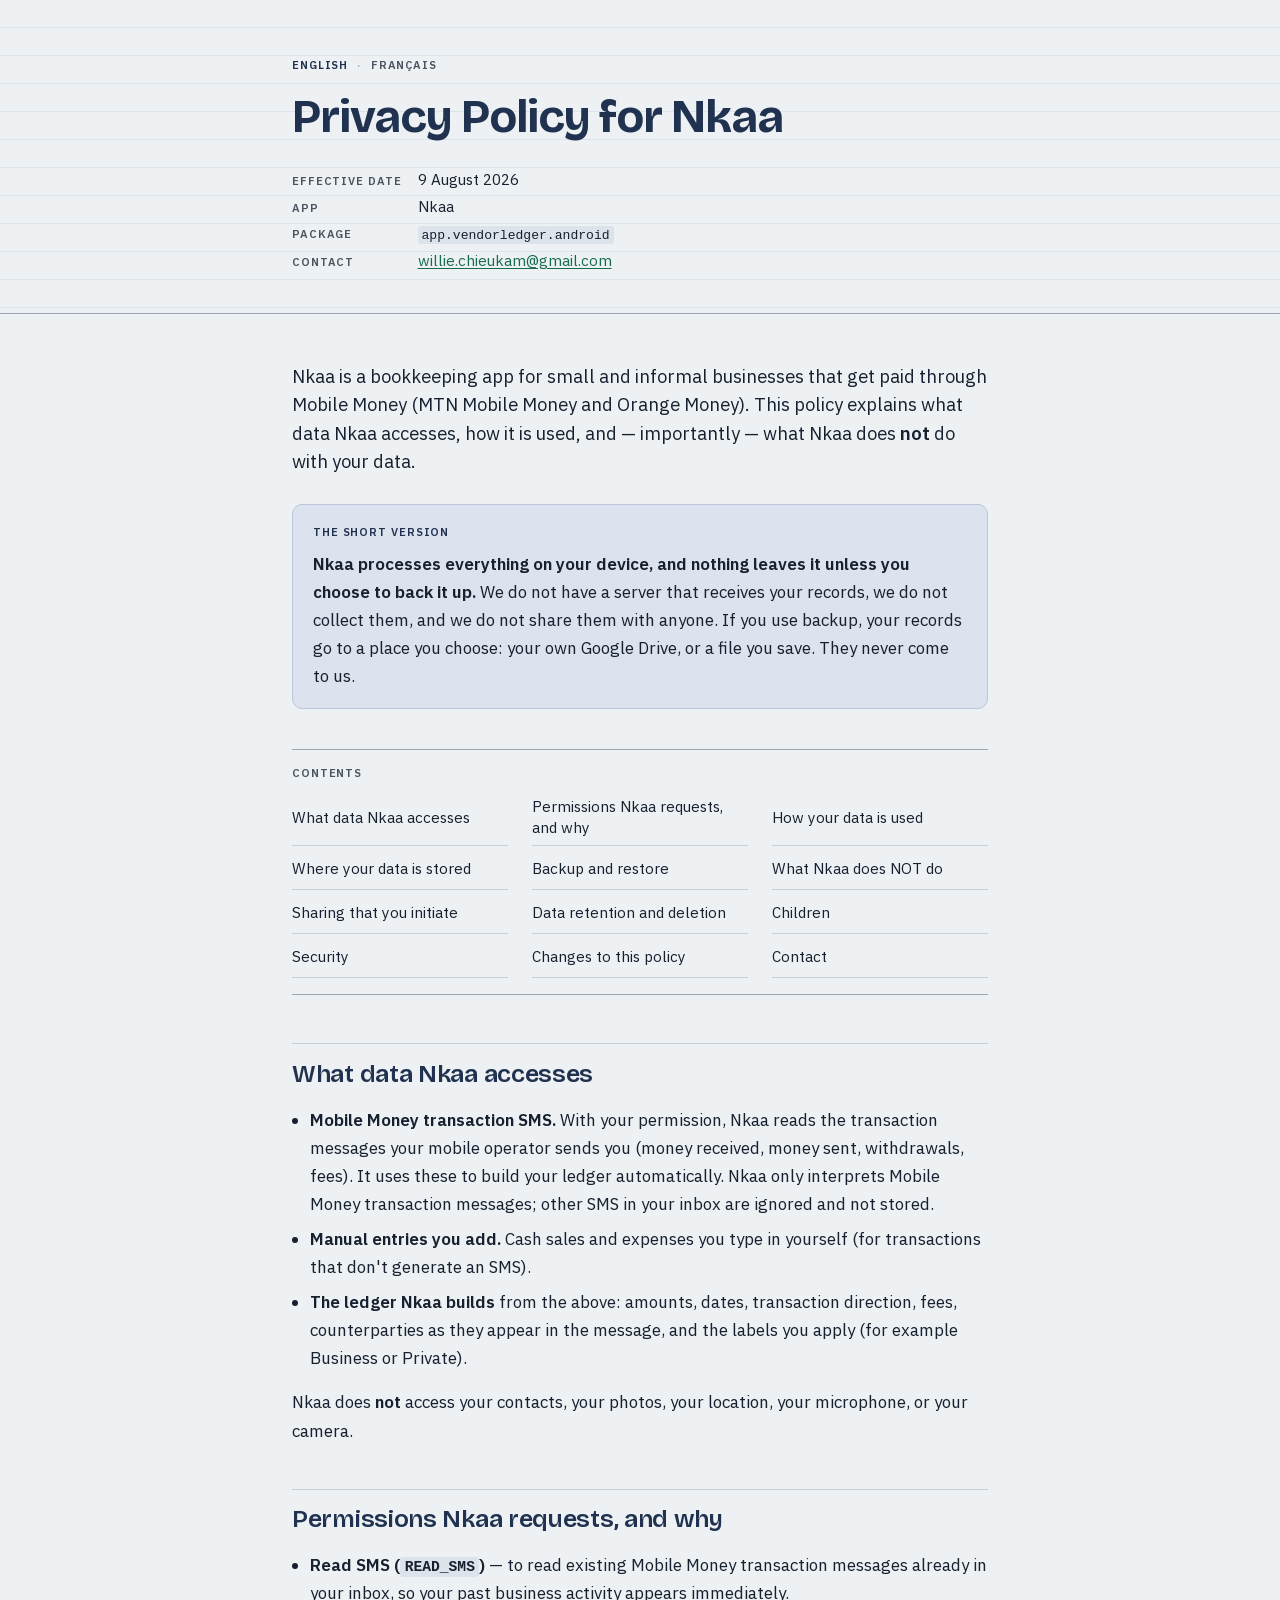
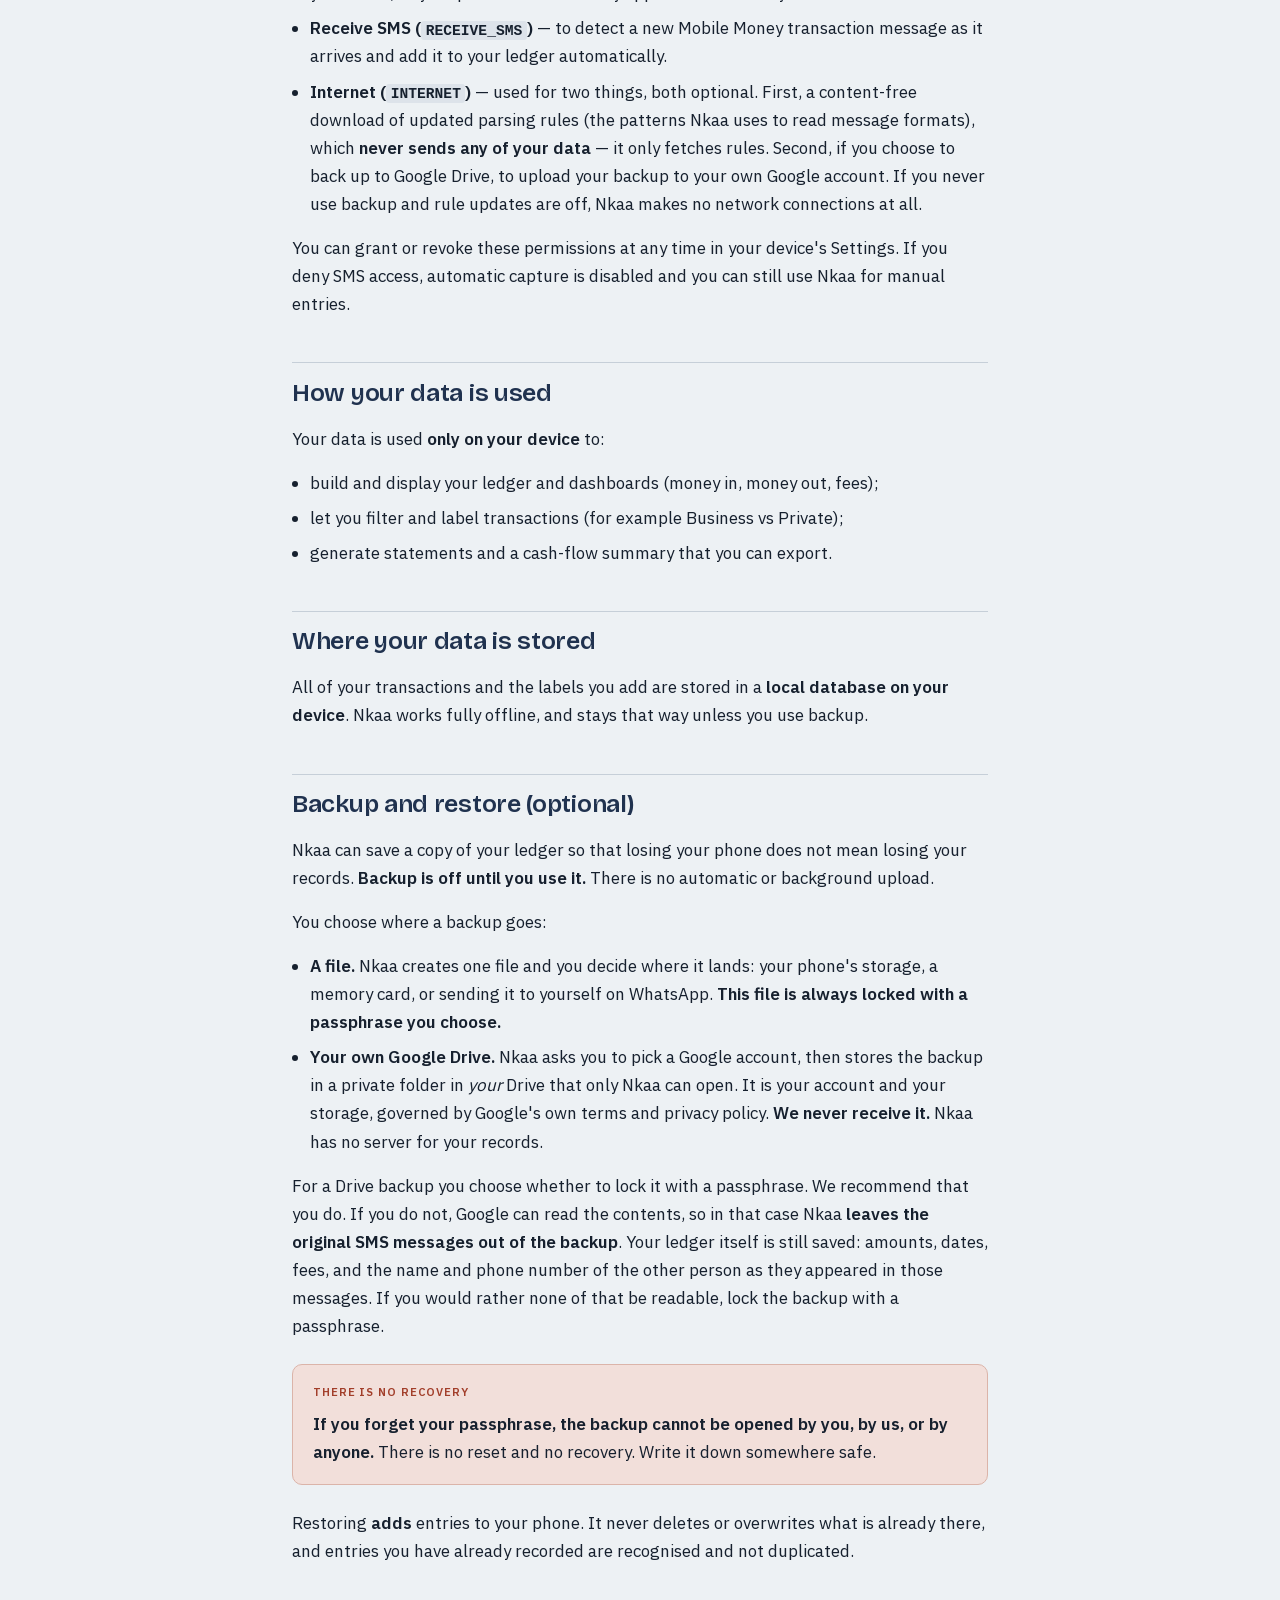
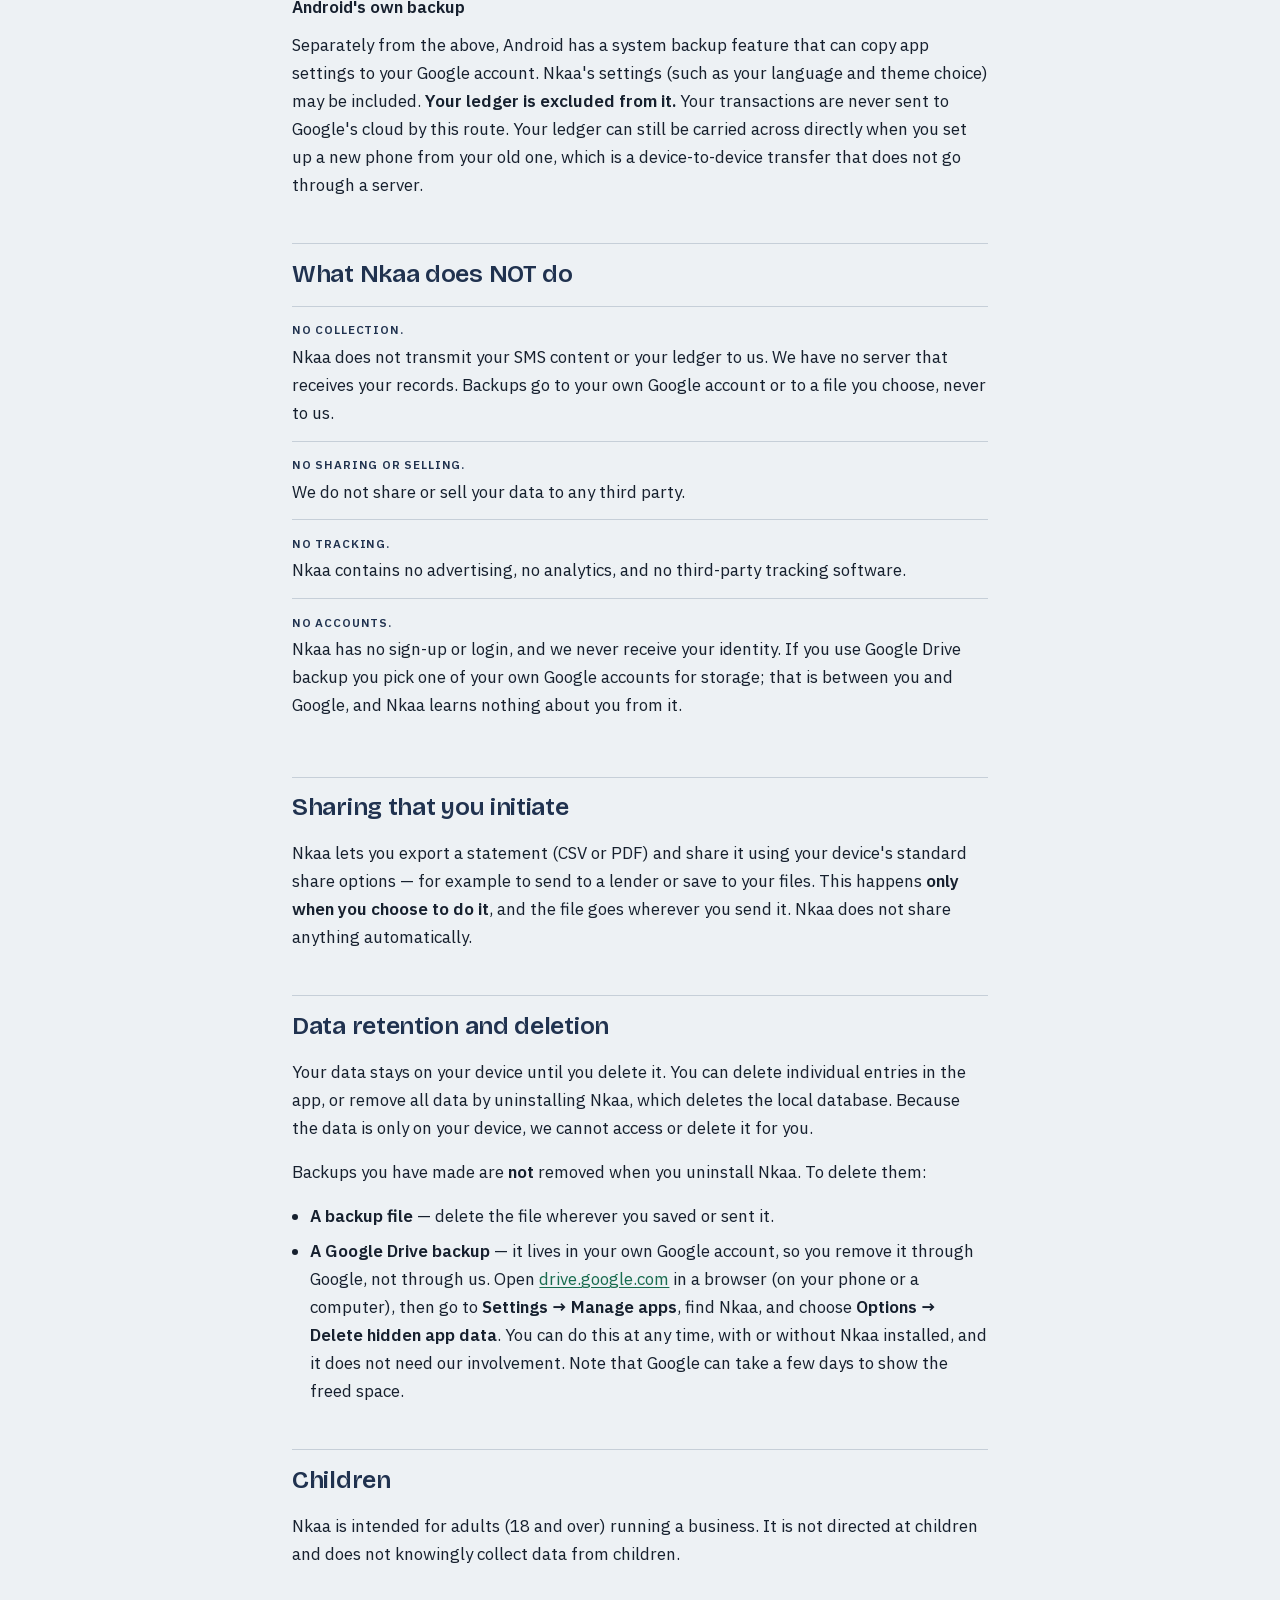
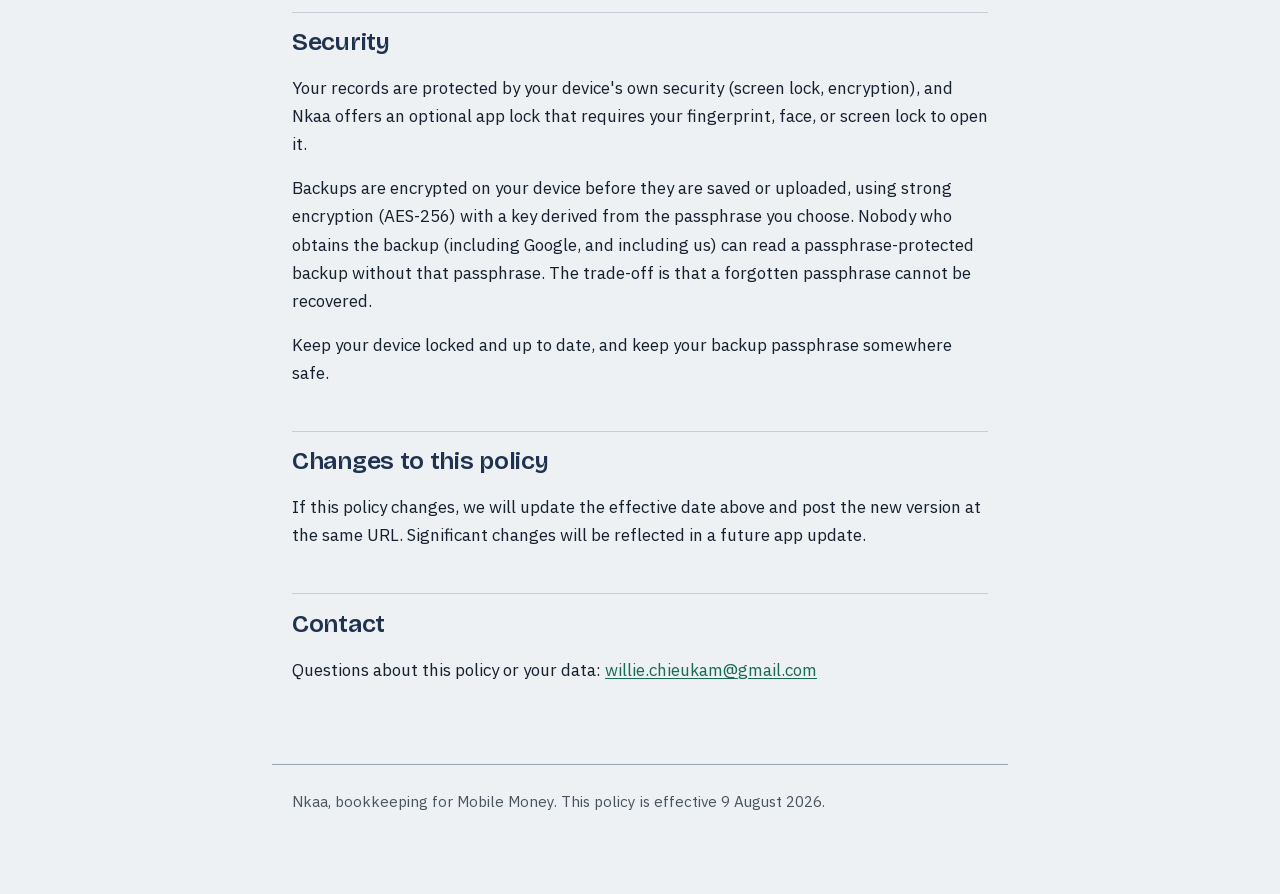
==== commit 91e17649: "Correct what an unencrypted Drive backup actually contains Both policies said that without a passphr" ====
--- a/index.html
+++ b/index.html
@@ -139,7 +139,9 @@
   </ul>
   <p>For a Drive backup you choose whether to lock it with a passphrase. We recommend that you do. If you
   do not, Google can read the contents, so in that case Nkaa <strong>leaves the original SMS messages out
-  of the backup</strong> and saves only the ledger figures.</p>
+  of the backup</strong>. Your ledger itself is still saved: amounts, dates, fees, and the name and phone
+  number of the other person as they appeared in those messages. If you would rather none of that be
+  readable, lock the backup with a passphrase.</p>
 
   <div class="warning">
     <p><span class="tag">There is no recovery</span><strong>If you forget your passphrase, the backup cannot be opened by you, by us,
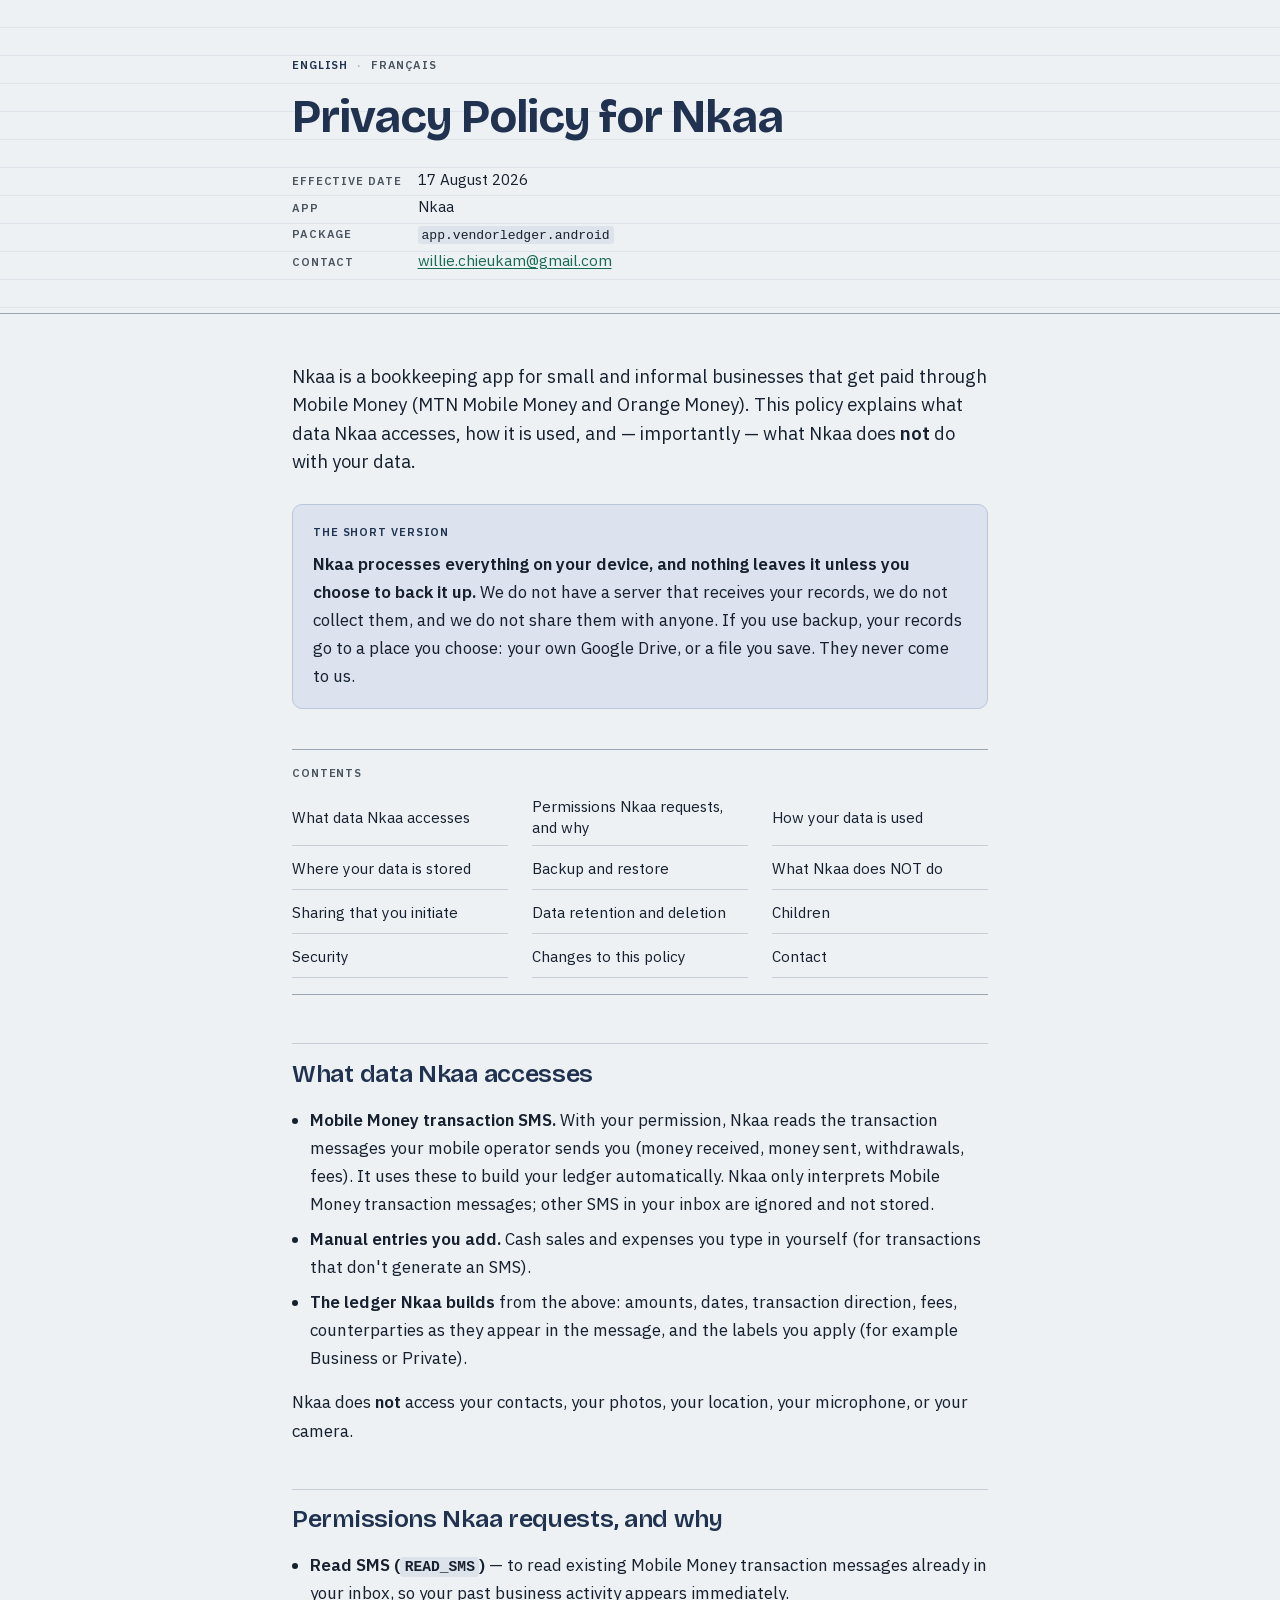
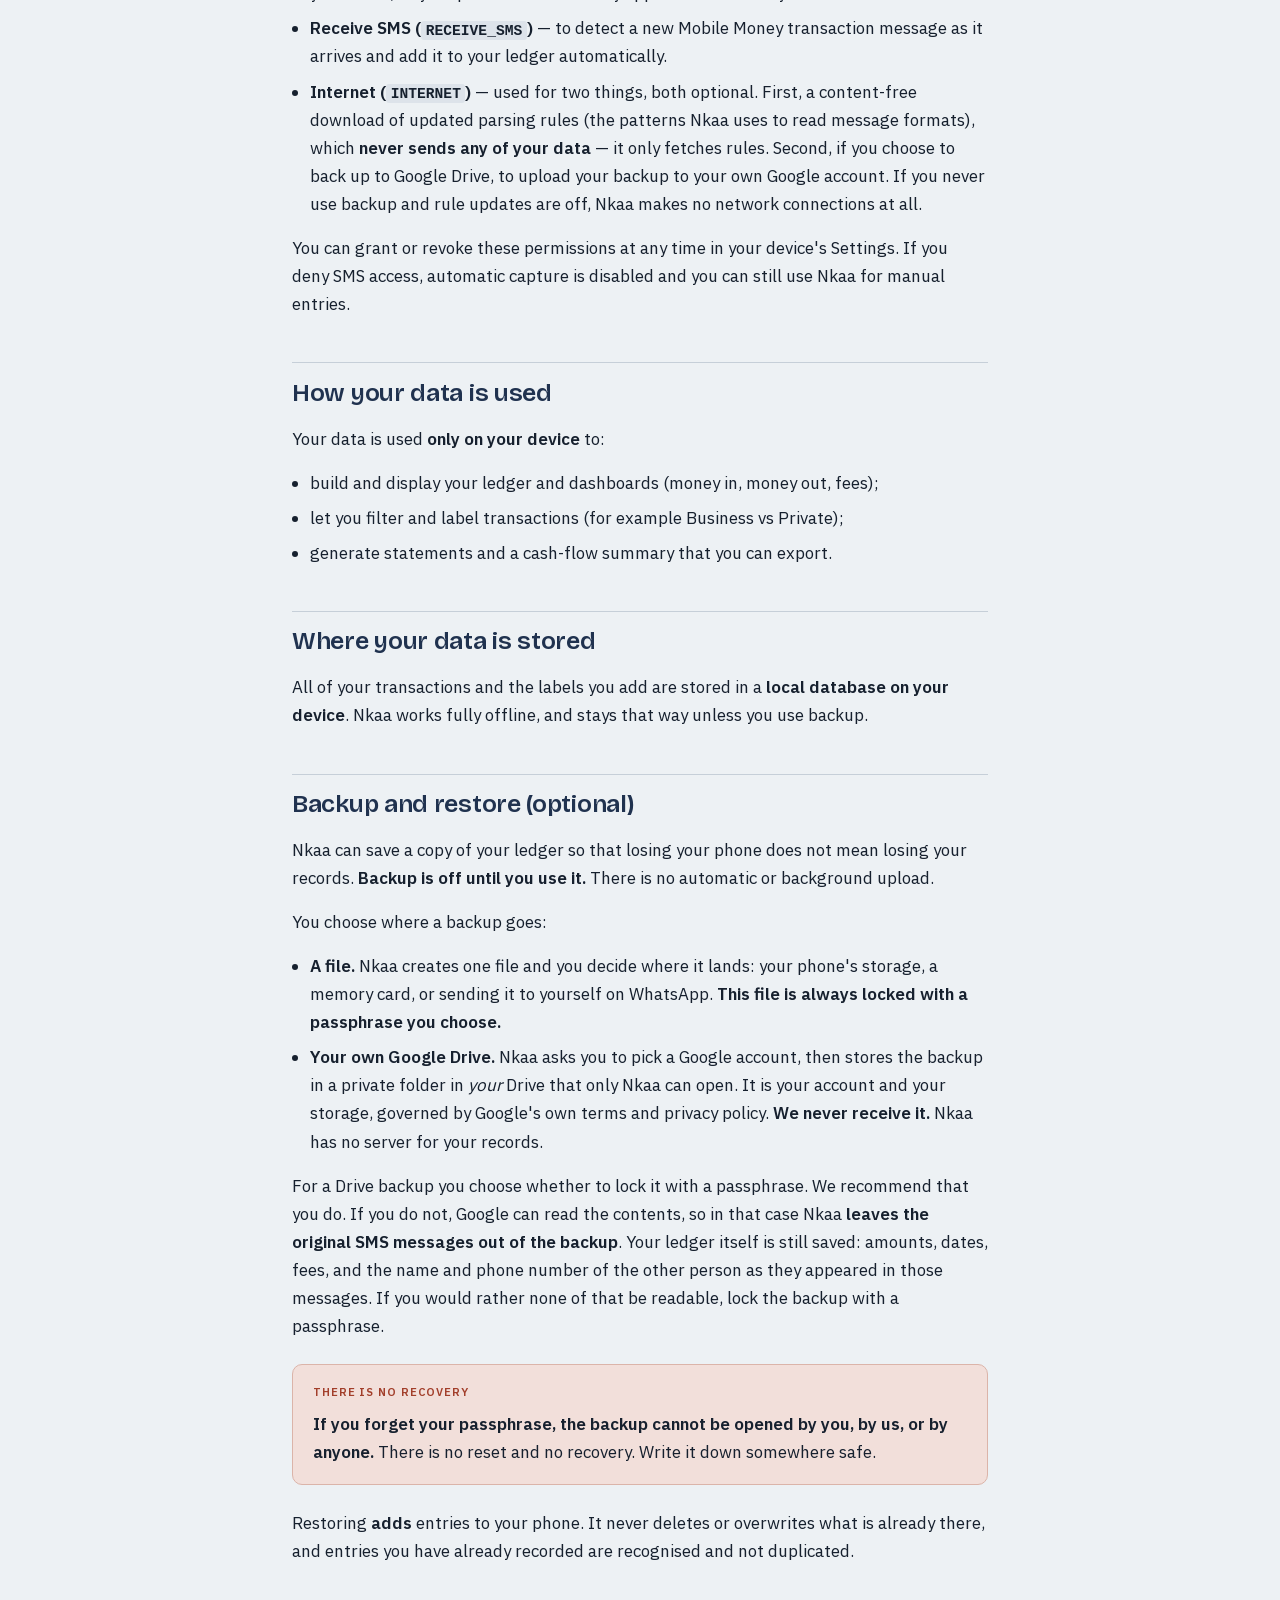
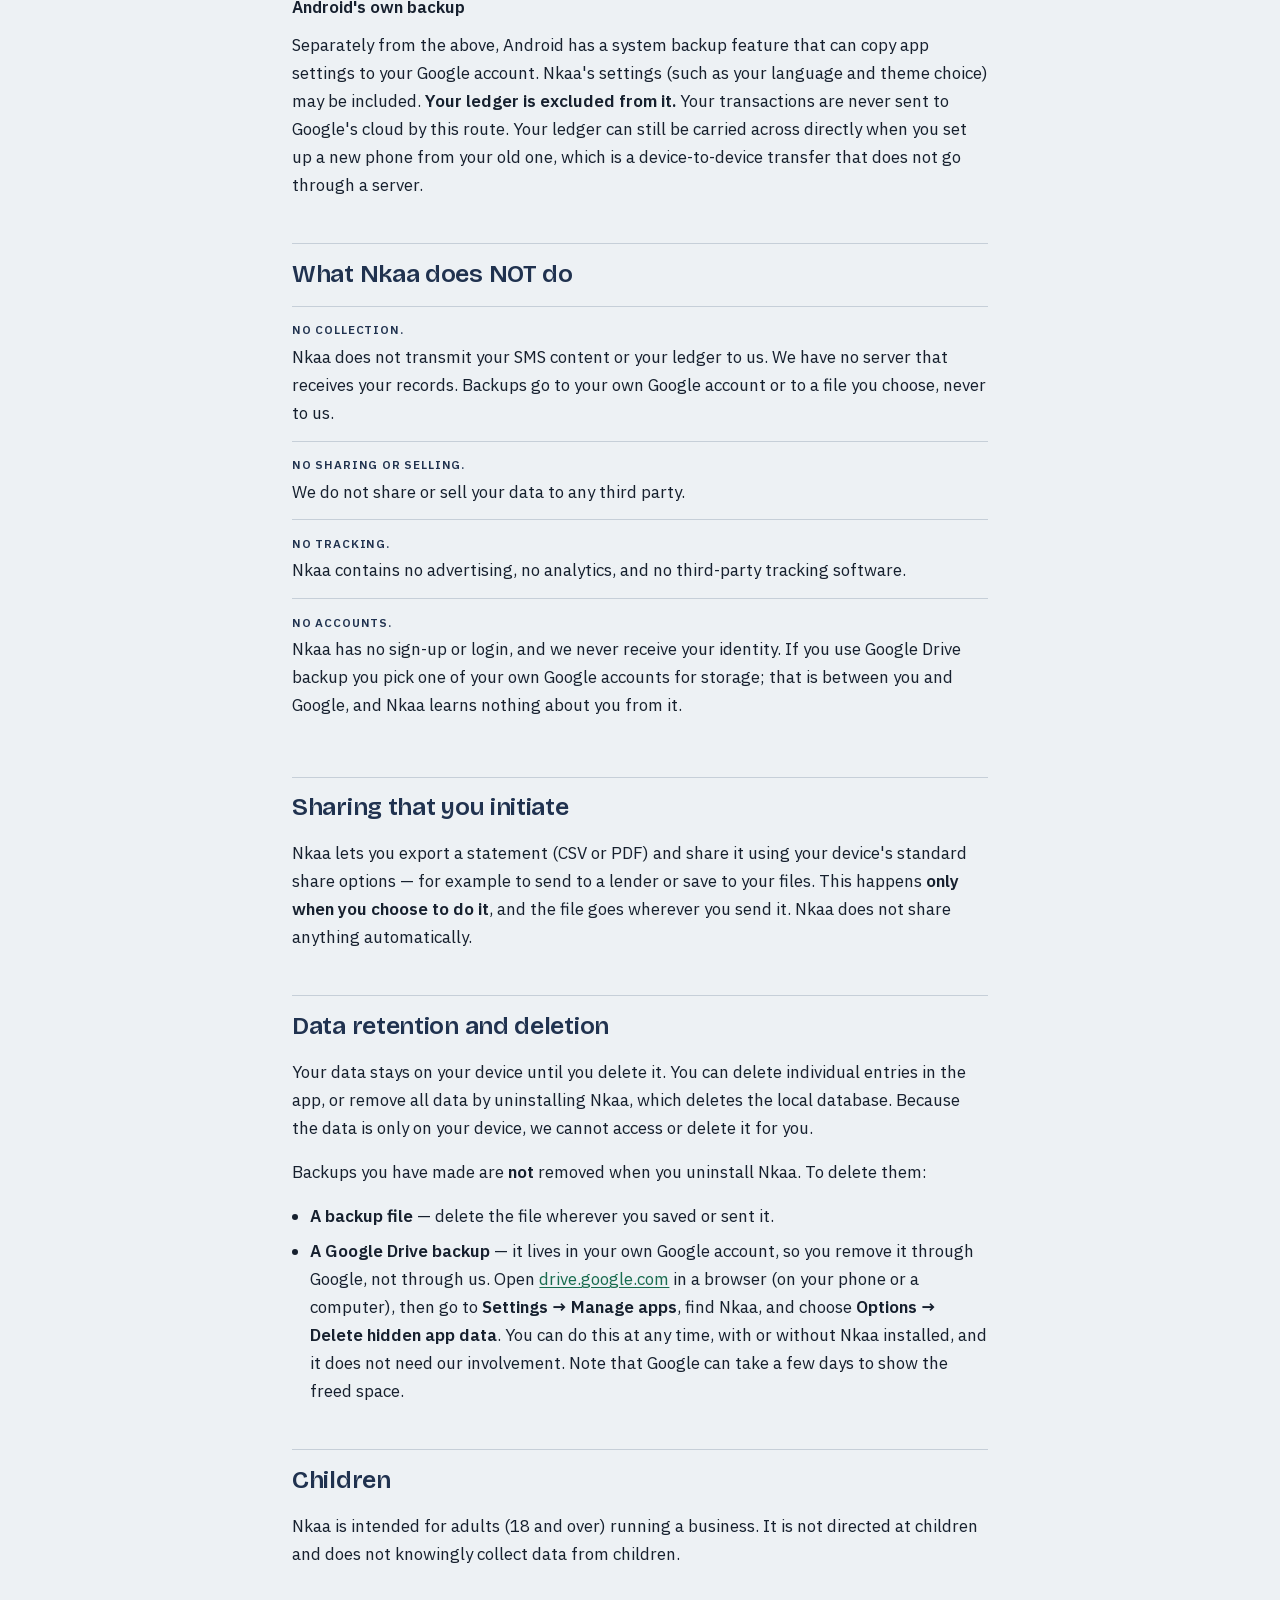
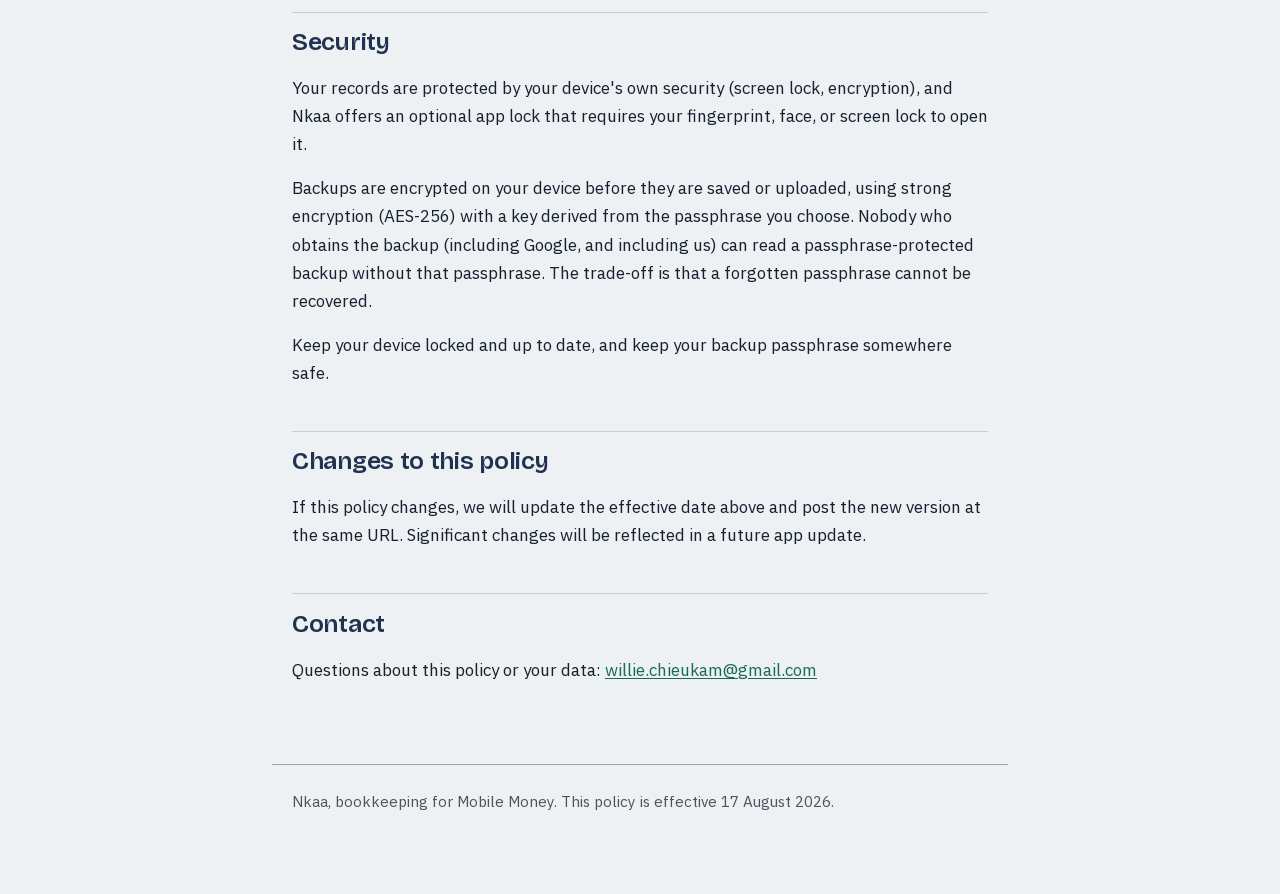
==== commit 355742d3: "Bump the effective date to 17 August 2026 The published text changed today when the unencrypted-back" ====
--- a/index.html
+++ b/index.html
@@ -31,7 +31,7 @@
     <h1>Privacy Policy for Nkaa</h1>
     <dl class="meta">
       <dt>Effective date</dt>
-      <dd>9 August 2026</dd>
+      <dd>17 August 2026</dd>
       <dt>App</dt>
       <dd>Nkaa</dd>
       <dt>Package</dt>
@@ -230,7 +230,7 @@
 </main>
 
 <footer class="wrap">
-  <p>Nkaa, bookkeeping for Mobile Money. This policy is effective 9 August 2026.</p>
+  <p>Nkaa, bookkeeping for Mobile Money. This policy is effective 17 August 2026.</p>
 </footer>
 
 </body>
